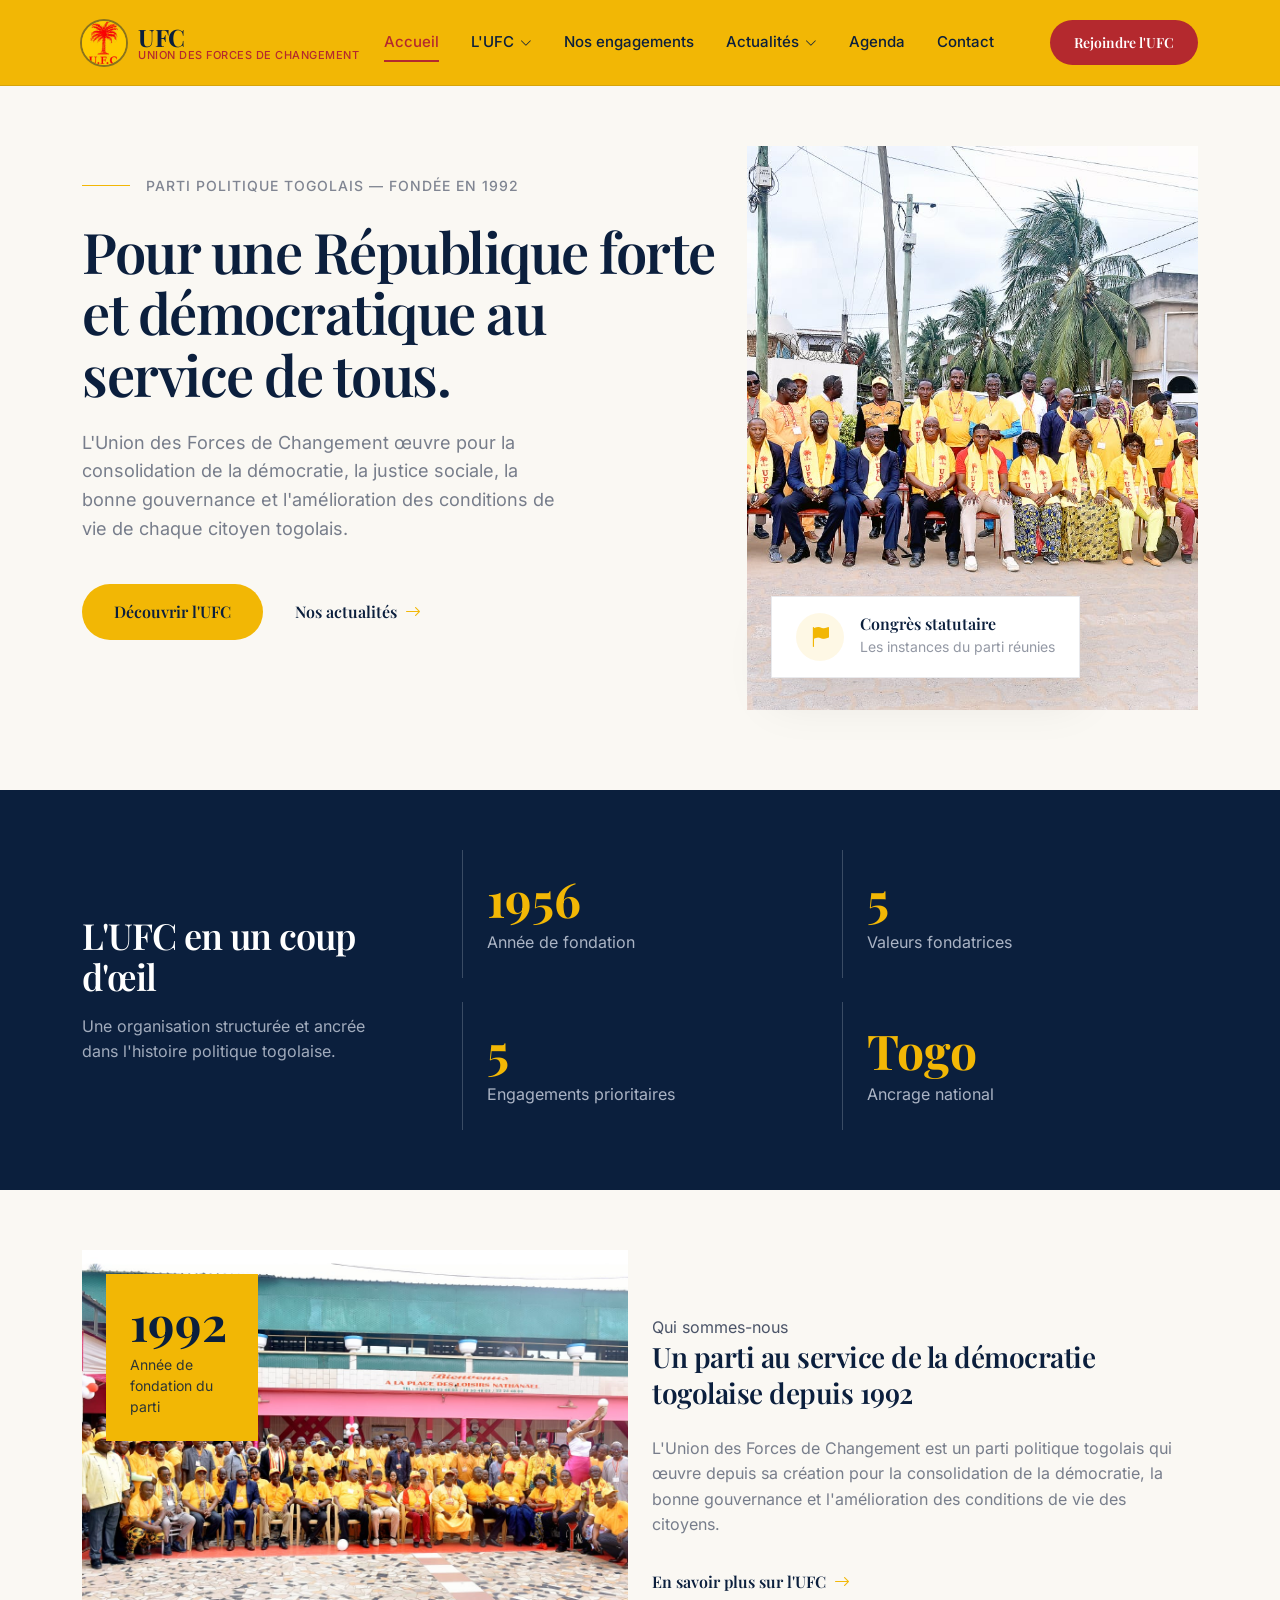
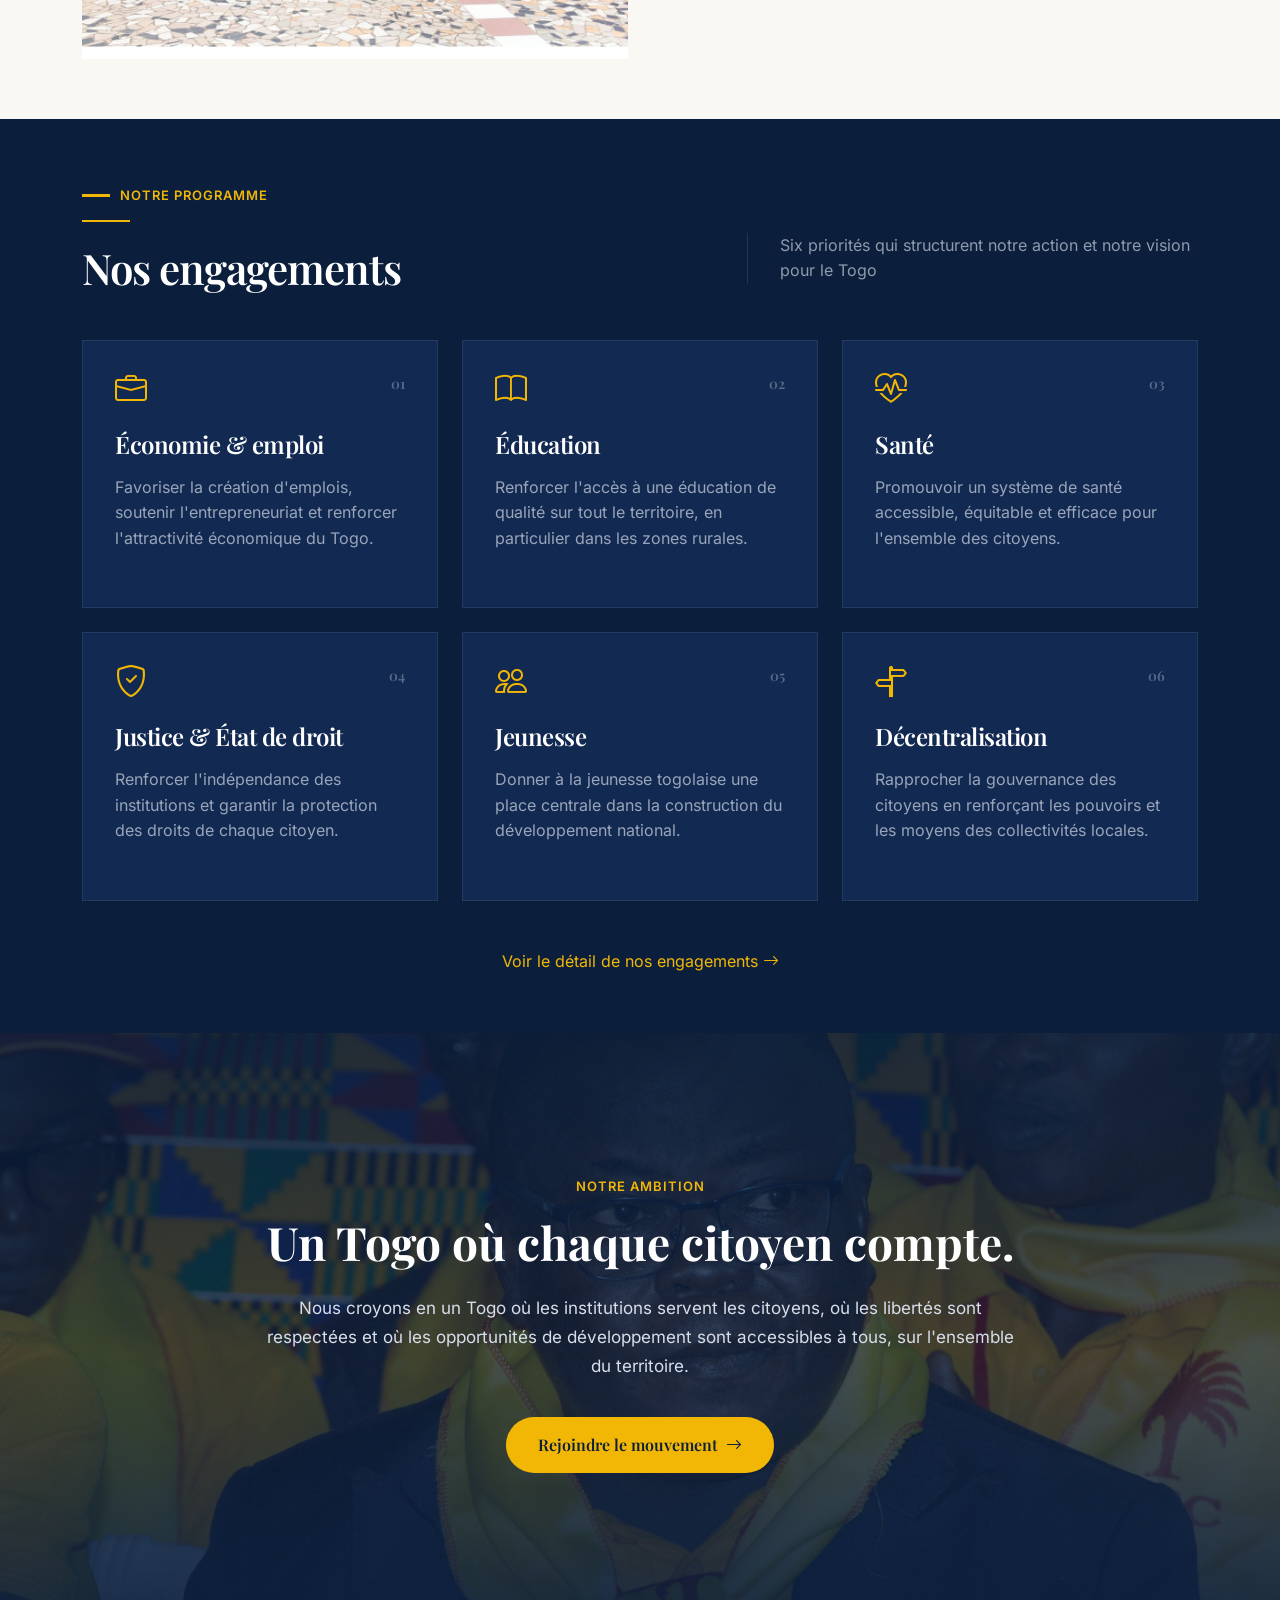
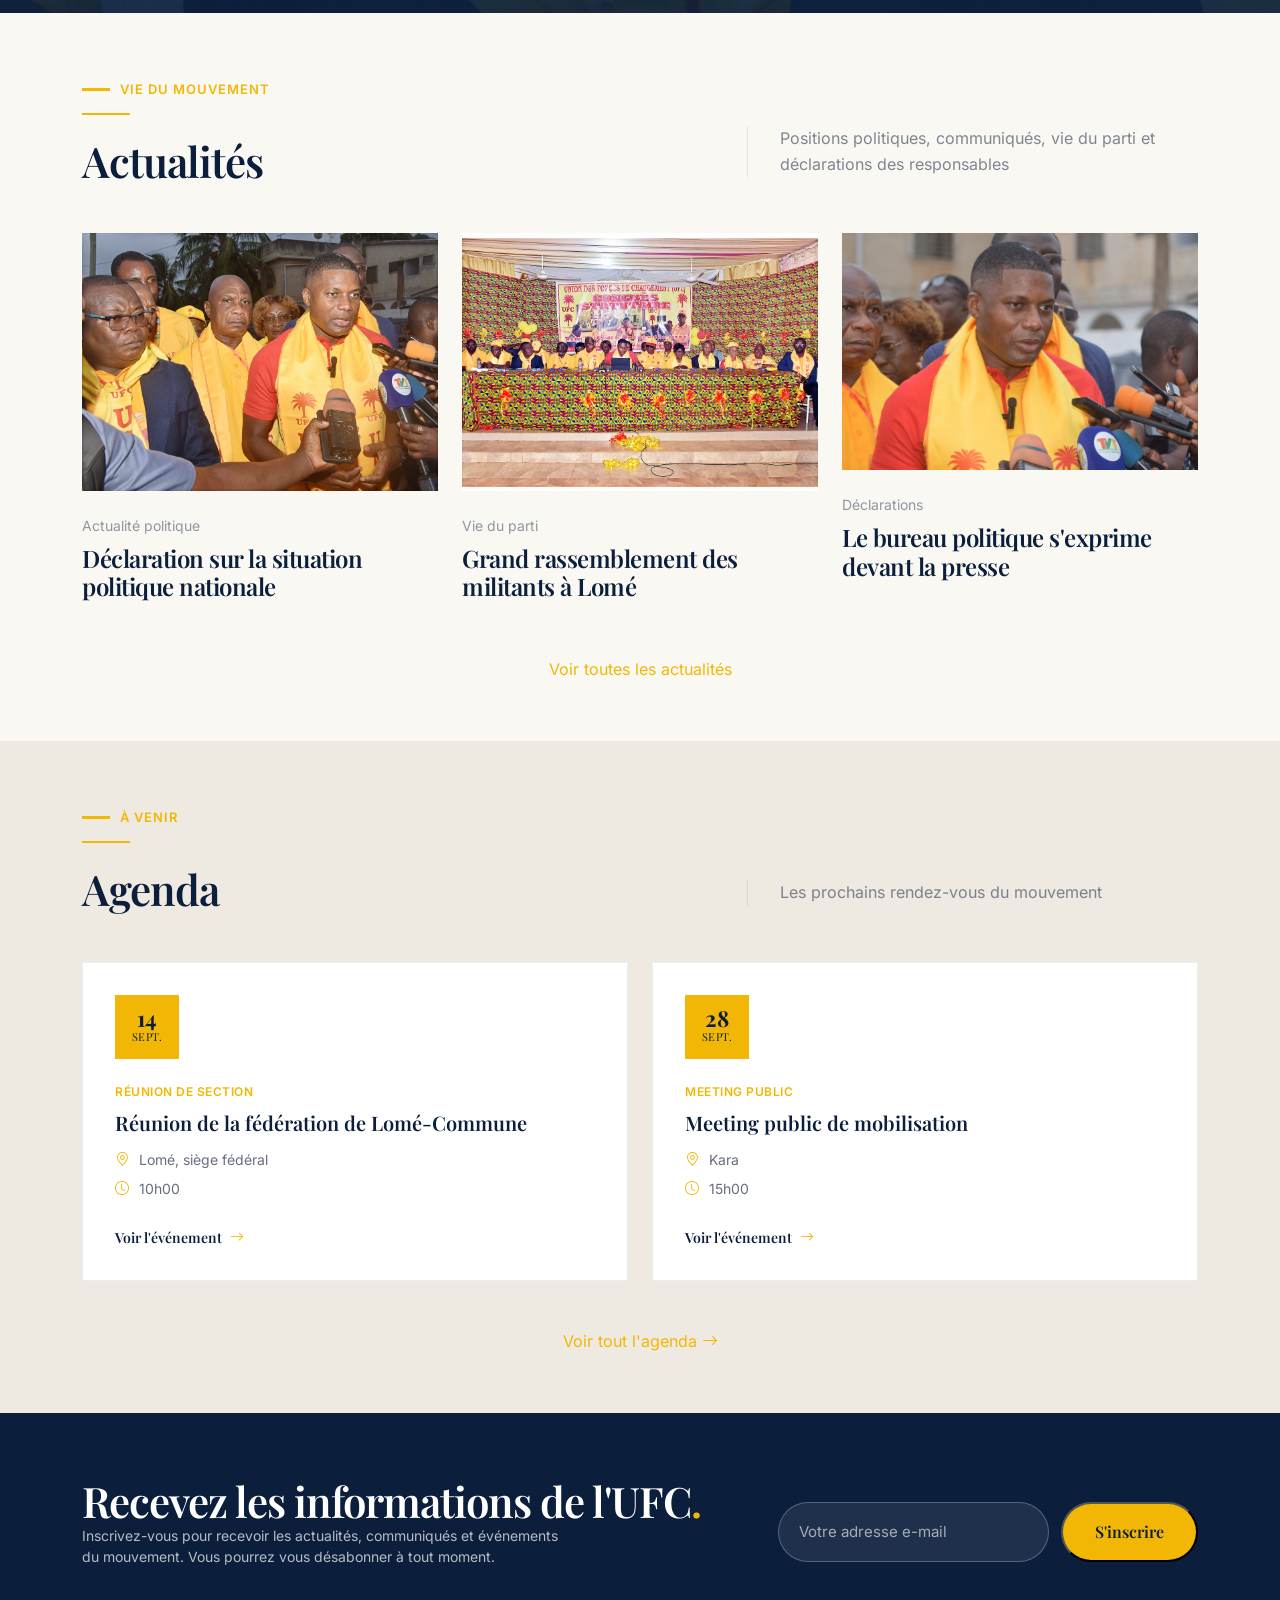
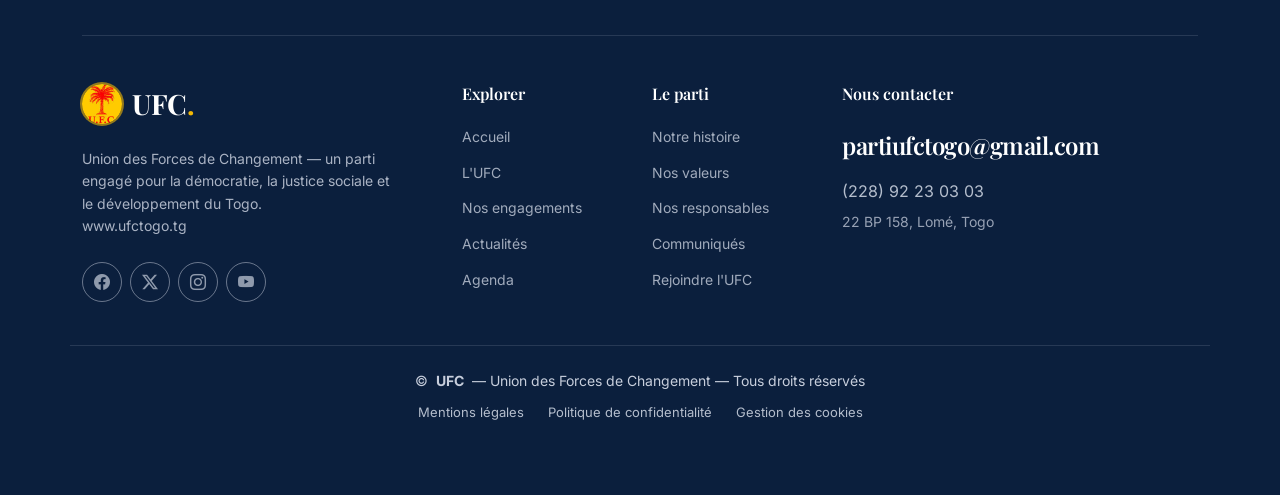
==== index.html @ 70c197a6 "Migration vers HTML statique (compatible Vercel)" ====
<!DOCTYPE html>
<html lang="fr">

<head>
  <meta charset="utf-8">
  <meta content="width=device-width, initial-scale=1.0" name="viewport">
  <title>UFC — Union des Forces de Changement</title>
  <meta name="description" content="Union des Forces de Changement (UFC) — parti politique togolais fondé en 1992. Démocratie, justice sociale, bonne gouvernance.">
  <meta name="keywords" content="UFC, Union des Forces de Changement, Togo, parti politique">

  <meta name="robots" content="noindex, nofollow">

  <!-- Vendor CSS Files -->
  <link href="vendors/bootstrap/css/bootstrap.min.css" rel="stylesheet">
  <link href="vendors/bootstrap-icons/bootstrap-icons.css" rel="stylesheet">
  <link href="vendors/aos/aos.css" rel="stylesheet">
  <link href="vendors/glightbox/css/glightbox.min.css" rel="stylesheet">

  <!-- Main CSS File -->
  <link href="assets/css/main.css" rel="stylesheet">
</head>

<body class="index-page">

  <header id="header" class="header d-flex align-items-center sticky-top">
    <div class="container-fluid container-xl position-relative d-flex align-items-center justify-content-between">

      <a href="index.html" class="logo d-flex align-items-center">
        <img src="assets/img/ufc/logo-ufc.jpg" alt="Logo UFC">
        <div>
          <h1 class="sitename">UFC</h1>
          <span class="baseline">Union des Forces de Changement</span>
        </div>
      </a>

      <nav id="navmenu" class="navmenu">
        <ul>
          <li><a href="index.html" class="active">Accueil</a></li>

          <li class="dropdown">
            <a href="about.html" class=""><span>L'UFC</span> <i class="bi bi-chevron-down toggle-dropdown"></i></a>
            <ul>
              <li><a href="about.html">Qui sommes-nous</a></li>
              <li><a href="histoire.html">Notre histoire</a></li>
              <li><a href="valeurs.html">Nos valeurs</a></li>
              <li><a href="vision.html">Notre vision</a></li>
              <li><a href="responsables.html">Nos responsables</a></li>
            </ul>
          </li>

          <li><a href="engagements.html" class="">Nos engagements</a></li>

          <li class="dropdown">
            <a href="actualites.html" class=""><span>Actualités</span> <i class="bi bi-chevron-down toggle-dropdown"></i></a>
            <ul>
              <li><a href="actualites.html">Toutes les actualités</a></li>
              <li><a href="communiques.html">Communiqués officiels</a></li>
            </ul>
          </li>

          <li><a href="agenda.html" class="">Agenda</a></li>
          <li><a href="contact.html" class="">Contact</a></li>
        </ul>
        <i class="mobile-nav-toggle d-xl-none bi bi-list"></i>
      </nav>

      <a href="rejoindre.html" class="btn-cta d-none d-xl-inline-flex">Rejoindre l'UFC</a>

    </div>
  </header>

  <main class="main">

    <!-- Hero Section -->
    <section id="hero" class="hero section">

      <div class="container" data-aos="fade-up" data-aos-delay="100">

        <div class="row align-items-center gy-5">

          <div class="col-lg-7">
            <div class="hero-content">
              <span class="kicker">Parti politique togolais — Fondée en 1992</span>
              <h1>Pour une République forte et démocratique au service de tous.</h1>
              <p>L'Union des Forces de Changement œuvre pour la consolidation de la démocratie, la justice sociale, la bonne gouvernance et l'amélioration des conditions de vie de chaque citoyen togolais.</p>

              <div class="cta-row">
                <a href="about.html" class="btn-pill">Découvrir l'UFC</a>
                <a href="actualites.html" class="link-arrow">Nos actualités <i class="bi bi-arrow-right"></i></a>
              </div>
            </div>
          </div>

          <div class="col-lg-5">
            <div class="hero-visual">
              <img src="assets/img/ufc/hero-officiel.jpeg" class="img-fluid" alt="Congrès statutaire de l'UFC">
              <div class="floating-card" data-aos="fade-left" data-aos-delay="300">
                <i class="bi bi-flag-fill"></i>
                <div class="card-text">
                  <span class="value">Congrès statutaire</span>
                  <span class="label">Les instances du parti réunies</span>
                </div>
              </div><!-- End Floating Card -->
            </div>
          </div>

        </div>

      </div>

    </section><!-- /Hero Section -->

    <!-- L'UFC en chiffres -->
    <section id="chiffres" class="stats section dark-background">

      <div class="container" data-aos="fade-up" data-aos-delay="100">

        <div class="row gy-5 align-items-center">

          <div class="col-lg-4">
            <div class="stats-intro">
              <h2>L'UFC en un coup d'œil</h2>
              <p>Une organisation structurée et ancrée dans l'histoire politique togolaise.</p>
            </div>
          </div>

          <div class="col-lg-8">
            <div class="row gy-4">

              <div class="col-md-6" data-aos="fade-up" data-aos-delay="200">
                <div class="stat-item">
                  <span class="number"><span data-purecounter-start="1900" data-purecounter-end="1992" data-purecounter-duration="1.5" class="purecounter"></span></span>
                  <span class="label">Année de fondation</span>
                </div>
              </div><!-- End Stat Item -->

              <div class="col-md-6" data-aos="fade-up" data-aos-delay="250">
                <div class="stat-item">
                  <span class="number"><span data-purecounter-start="0" data-purecounter-end="6" data-purecounter-duration="1" class="purecounter"></span></span>
                  <span class="label">Valeurs fondatrices</span>
                </div>
              </div><!-- End Stat Item -->

              <div class="col-md-6" data-aos="fade-up" data-aos-delay="300">
                <div class="stat-item">
                  <span class="number"><span data-purecounter-start="0" data-purecounter-end="6" data-purecounter-duration="1" class="purecounter"></span></span>
                  <span class="label">Engagements prioritaires</span>
                </div>
              </div><!-- End Stat Item -->

              <div class="col-md-6" data-aos="fade-up" data-aos-delay="350">
                <div class="stat-item">
                  <span class="number">Togo</span>
                  <span class="label">Ancrage national</span>
                </div>
              </div><!-- End Stat Item -->

            </div>
          </div>

        </div>

      </div>

    </section><!-- /L'UFC en chiffres -->

    <!-- L'UFC en quelques mots (teaser) -->
    <section id="about" class="about section">

      <div class="container" data-aos="fade-up" data-aos-delay="100">

        <div class="row gy-5 align-items-center">

          <div class="col-lg-6">
            <div class="image-stack">
              <img src="assets/img/ufc/assemblee-nathanael.jpeg" class="img-fluid main-image" alt="Assemblée des militants de l'UFC">
              <div class="experience-badge" data-aos="zoom-in" data-aos-delay="300">
                <span class="number">1992</span>
                <span class="text">Année de fondation du parti</span>
              </div>
            </div>
          </div>

          <div class="col-lg-6">
            <div class="content">
              <span class="eyebrow">Qui sommes-nous</span>
              <h3>Un parti au service de la démocratie togolaise depuis 1992</h3>
              <p>L'Union des Forces de Changement est un parti politique togolais qui œuvre depuis sa création pour la consolidation de la démocratie, la bonne gouvernance et l'amélioration des conditions de vie des citoyens.</p>
              <a href="about.html" class="link-arrow">En savoir plus sur l'UFC <i class="bi bi-arrow-right"></i></a>
            </div>
          </div>

        </div>

      </div>

    </section><!-- /L'UFC en quelques mots -->

    <!-- Nos engagements -->
    <section id="engagements" class="services section dark-background">

      <!-- Section Title -->
      <div class="container section-title" data-aos="fade-up">
        <div class="row align-items-end gy-3">
          <div class="col-lg-7">
            <span class="eyebrow">Notre programme</span>
            <h2>Nos engagements</h2>
          </div>
          <div class="col-lg-5">
            <p>Six priorités qui structurent notre action et notre vision pour le Togo</p>
          </div>
        </div>
      </div><!-- End Section Title -->

      <div class="container">

        <div class="row gy-4">

          <div class="col-lg-4 col-md-6" data-aos="fade-up" data-aos-delay="100">
            <div class="service-item">
              <div class="item-top">
                <i class="bi bi-briefcase"></i>
                <span class="index">01</span>
              </div>
              <h4>Économie &amp; emploi</h4>
              <p>Favoriser la création d'emplois, soutenir l'entrepreneuriat et renforcer l'attractivité économique du Togo.</p>
            </div>
          </div><!-- End Engagement Item -->

          <div class="col-lg-4 col-md-6" data-aos="fade-up" data-aos-delay="200">
            <div class="service-item">
              <div class="item-top">
                <i class="bi bi-book"></i>
                <span class="index">02</span>
              </div>
              <h4>Éducation</h4>
              <p>Renforcer l'accès à une éducation de qualité sur tout le territoire, en particulier dans les zones rurales.</p>
            </div>
          </div><!-- End Engagement Item -->

          <div class="col-lg-4 col-md-6" data-aos="fade-up" data-aos-delay="300">
            <div class="service-item">
              <div class="item-top">
                <i class="bi bi-heart-pulse"></i>
                <span class="index">03</span>
              </div>
              <h4>Santé</h4>
              <p>Promouvoir un système de santé accessible, équitable et efficace pour l'ensemble des citoyens.</p>
            </div>
          </div><!-- End Engagement Item -->

          <div class="col-lg-4 col-md-6" data-aos="fade-up" data-aos-delay="100">
            <div class="service-item">
              <div class="item-top">
                <i class="bi bi-shield-check"></i>
                <span class="index">04</span>
              </div>
              <h4>Justice &amp; État de droit</h4>
              <p>Renforcer l'indépendance des institutions et garantir la protection des droits de chaque citoyen.</p>
            </div>
          </div><!-- End Engagement Item -->

          <div class="col-lg-4 col-md-6" data-aos="fade-up" data-aos-delay="200">
            <div class="service-item">
              <div class="item-top">
                <i class="bi bi-people"></i>
                <span class="index">05</span>
              </div>
              <h4>Jeunesse</h4>
              <p>Donner à la jeunesse togolaise une place centrale dans la construction du développement national.</p>
            </div>
          </div><!-- End Engagement Item -->

          <div class="col-lg-4 col-md-6" data-aos="fade-up" data-aos-delay="300">
            <div class="service-item">
              <div class="item-top">
                <i class="bi bi-signpost-split"></i>
                <span class="index">06</span>
              </div>
              <h4>Décentralisation</h4>
              <p>Rapprocher la gouvernance des citoyens en renforçant les pouvoirs et les moyens des collectivités locales.</p>
            </div>
          </div><!-- End Engagement Item -->

        </div>

        <div class="text-center mt-5" data-aos="fade-up">
          <a href="engagements.html" class="link-arrow">Voir le détail de nos engagements <i class="bi bi-arrow-right"></i></a>
        </div>

      </div>

    </section><!-- /Nos engagements -->

    <!-- Notre vision pour le Togo -->
    <section id="vision" class="vision-section" style="background-image:url('assets/img/ufc/militants-energie.jpeg');">

      <div class="container" data-aos="fade-up" data-aos-delay="100">
        <div class="vision-content">
          <span class="eyebrow">Notre ambition</span>
          <h2>Un Togo où chaque citoyen compte.</h2>
          <p>Nous croyons en un Togo où les institutions servent les citoyens, où les libertés sont respectées et où les opportunités de développement sont accessibles à tous, sur l'ensemble du territoire.</p>
          <a href="rejoindre.html" class="btn-pill">Rejoindre le mouvement <i class="bi bi-arrow-right"></i></a>
        </div>
      </div>

    </section><!-- /Notre vision pour le Togo -->

    <!-- Actualités (teaser) -->
    <section id="actualites" class="portfolio section">

      <!-- Section Title -->
      <div class="container section-title" data-aos="fade-up">
        <div class="row align-items-end gy-3">
          <div class="col-lg-7">
            <span class="eyebrow">Vie du mouvement</span>
            <h2>Actualités</h2>
          </div>
          <div class="col-lg-5">
            <p>Positions politiques, communiqués, vie du parti et déclarations des responsables</p>
          </div>
        </div>
      </div><!-- End Section Title -->

      <div class="container">

        <div class="row gy-4">

          <div class="col-lg-4 col-md-6" data-aos="fade-up" data-aos-delay="100">
            <div class="portfolio-card">
              <div class="image-wrap">
                <img src="assets/img/ufc/declaration-presse-3.jpeg" class="img-fluid" alt="Déclaration sur la situation politique nationale" loading="lazy">
                <div class="hover-actions">
                  <a href="actualites.html" title="Lire la suite"><i class="bi bi-arrow-up-right"></i></a>
                </div>
              </div>
              <div class="card-meta">
                <span class="category">Actualité politique</span>
                <h4><a href="actualites.html">Déclaration sur la situation politique nationale</a></h4>
              </div>
            </div>
          </div><!-- End Actu Item -->

          <div class="col-lg-4 col-md-6" data-aos="fade-up" data-aos-delay="200">
            <div class="portfolio-card">
              <div class="image-wrap">
                <img src="assets/img/ufc/banniere-congres-statutaire.jpeg" class="img-fluid" alt="Grand rassemblement des militants à Lomé" loading="lazy">
                <div class="hover-actions">
                  <a href="actualites.html" title="Lire la suite"><i class="bi bi-arrow-up-right"></i></a>
                </div>
              </div>
              <div class="card-meta">
                <span class="category">Vie du parti</span>
                <h4><a href="actualites.html">Grand rassemblement des militants à Lomé</a></h4>
              </div>
            </div>
          </div><!-- End Actu Item -->

          <div class="col-lg-4 col-md-6" data-aos="fade-up" data-aos-delay="300">
            <div class="portfolio-card">
              <div class="image-wrap">
                <img src="assets/img/ufc/declaration-presse-4.jpeg" class="img-fluid" alt="Le bureau politique s'exprime devant la presse" loading="lazy">
                <div class="hover-actions">
                  <a href="actualites.html" title="Lire la suite"><i class="bi bi-arrow-up-right"></i></a>
                </div>
              </div>
              <div class="card-meta">
                <span class="category">Déclarations</span>
                <h4><a href="actualites.html">Le bureau politique s'exprime devant la presse</a></h4>
              </div>
            </div>
          </div><!-- End Actu Item -->

        </div>

        <div class="text-center mt-5" data-aos="fade-up">
          <a href="actualites.html" class="btn-pill outline">Voir toutes les actualités</a>
        </div>

      </div>

    </section><!-- /Actualités -->

    <!-- Agenda (teaser) -->
    <section id="agenda" class="section light-background">

      <!-- Section Title -->
      <div class="container section-title" data-aos="fade-up">
        <div class="row align-items-end gy-3">
          <div class="col-lg-7">
            <span class="eyebrow">À venir</span>
            <h2>Agenda</h2>
          </div>
          <div class="col-lg-5">
            <p>Les prochains rendez-vous du mouvement</p>
          </div>
        </div>
      </div><!-- End Section Title -->

      <div class="container">

        <div class="row gy-4 align-items-stretch">

          <div class="col-lg-6" data-aos="fade-up" data-aos-delay="100">
            <div class="agenda-card">
              <div class="agenda-date"><span class="day">14</span><span class="month">Sept.</span></div>
              <span class="agenda-type">Réunion de section</span>
              <h4>Réunion de la fédération de Lomé-Commune</h4>
              <ul class="agenda-meta">
                <li><i class="bi bi-geo-alt"></i> Lomé, siège fédéral</li>
                <li><i class="bi bi-clock"></i> 10h00</li>
              </ul>
              <a href="agenda.html" class="read-more">Voir l'événement <i class="bi bi-arrow-right"></i></a>
            </div>
          </div><!-- End Agenda Item -->

          <div class="col-lg-6" data-aos="fade-up" data-aos-delay="200">
            <div class="agenda-card">
              <div class="agenda-date"><span class="day">28</span><span class="month">Sept.</span></div>
              <span class="agenda-type">Meeting public</span>
              <h4>Meeting public de mobilisation</h4>
              <ul class="agenda-meta">
                <li><i class="bi bi-geo-alt"></i> Kara</li>
                <li><i class="bi bi-clock"></i> 15h00</li>
              </ul>
              <a href="agenda.html" class="read-more">Voir l'événement <i class="bi bi-arrow-right"></i></a>
            </div>
          </div><!-- End Agenda Item -->

        </div>

        <div class="text-center mt-5" data-aos="fade-up">
          <a href="agenda.html" class="link-arrow">Voir tout l'agenda <i class="bi bi-arrow-right"></i></a>
        </div>

      </div>

    </section><!-- /Agenda -->

  </main>

  <footer id="footer" class="footer dark-background">

    <div class="container">
      <div class="footer-cta">
        <div class="row align-items-center gy-4">
          <div class="col-lg-7">
            <h2>Recevez les informations de l'UFC<span>.</span></h2>
            <p class="newsletter-p">Inscrivez-vous pour recevoir les actualités, communiqués et événements du mouvement. Vous pourrez vous désabonner à tout moment.</p>
          </div>
          <div class="col-lg-5 text-lg-end">
            <form action="forms/newsletter.html" method="post" class="newsletter-form ms-lg-auto">
              <input type="email" name="email" placeholder="Votre adresse e-mail" required="">
              <button type="submit" class="btn-pill">S'inscrire</button>
            </form>
          </div>
        </div>
      </div>
    </div>

    <div class="container footer-top">
      <div class="row gy-4">
        <div class="col-lg-4 col-md-6 footer-about">
          <a href="index.html" class="logo d-flex align-items-center">
            <img src="assets/img/ufc/logo-ufc.jpg" alt="Logo UFC">
            <span class="sitename">UFC<span class="dot">.</span></span>
          </a>
          <p>Union des Forces de Changement — un parti engagé pour la démocratie, la justice sociale et le développement du Togo.<br>www.ufctogo.tg</p>
          <div class="social-links d-flex mt-4">
            <a href="#" aria-label="Facebook" title="À renseigner"><i class="bi bi-facebook"></i></a>
            <a href="#" aria-label="X" title="À renseigner"><i class="bi bi-twitter-x"></i></a>
            <a href="#" aria-label="Instagram" title="À renseigner"><i class="bi bi-instagram"></i></a>
            <a href="#" aria-label="YouTube" title="À renseigner"><i class="bi bi-youtube"></i></a>
          </div>
        </div>

        <div class="col-lg-2 col-md-3 col-6 footer-links">
          <h4>Explorer</h4>
          <ul>
            <li><a href="index.html">Accueil</a></li>
            <li><a href="about.html">L'UFC</a></li>
            <li><a href="engagements.html">Nos engagements</a></li>
            <li><a href="actualites.html">Actualités</a></li>
            <li><a href="agenda.html">Agenda</a></li>
          </ul>
        </div>

        <div class="col-lg-2 col-md-3 col-6 footer-links">
          <h4>Le parti</h4>
          <ul>
            <li><a href="histoire.html">Notre histoire</a></li>
            <li><a href="valeurs.html">Nos valeurs</a></li>
            <li><a href="responsables.html">Nos responsables</a></li>
            <li><a href="communiques.html">Communiqués</a></li>
            <li><a href="rejoindre.html">Rejoindre l'UFC</a></li>
          </ul>
        </div>

        <div class="col-lg-4 col-md-12 footer-contact">
          <h4>Nous contacter</h4>
          <a href="mailto:partiufctogo@gmail.com" class="email-link">partiufctogo@gmail.com</a>
          <p class="phone">(228) 92 23 03 03</p>
          <p class="address">22 BP 158, Lomé, Togo</p>
        </div>

      </div>
    </div>

    <div class="container copyright text-center mt-4">
      <p>© <strong class="px-1 sitename">UFC</strong> <span>— Union des Forces de Changement — Tous droits réservés</span></p>
      <div class="legal-links">
        <a href="#">Mentions légales</a>
        <a href="#">Politique de confidentialité</a>
        <a href="#">Gestion des cookies</a>
      </div>
    

  </footer>

  <!-- Scroll Top -->
  <a href="#" id="scroll-top" class="scroll-top d-flex align-items-center justify-content-center"><i class="bi bi-arrow-up-short"></i></a>

  <!-- Preloader -->
  <div id="preloader"></div>

  <!-- Vendor JS Files -->
  <script src="vendors/bootstrap/js/bootstrap.bundle.min.js"></script>
  <script src="vendors/php-email-form/validate.js"></script>
  <script src="vendors/aos/aos.js"></script>
  <script src="vendors/imagesloaded/imagesloaded.pkgd.min.js"></script>
  <script src="vendors/isotope-layout/isotope.pkgd.min.js"></script>
  <script src="vendors/glightbox/js/glightbox.min.js"></script>
  <script src="vendors/purecounter/purecounter_vanilla.js"></script>

  <!-- Main JS File -->
  <script src="assets/js/main.js"></script>
</body>

</html>
---- assets/css/main.css ----
/**
* Modèle : Horizon (Bootstrap v5.3.8)
*/

@charset "UTF-8";

/* Polices locales (auto-hébergées, aucune requête externe) */
@font-face {
  font-family: "Inter";
  font-style: normal;
  font-weight: 100 900;
  font-display: swap;
  src: url("../fonts/inter-variable-latin.woff2") format("woff2");
}
@font-face {
  font-family: "Playfair Display";
  font-style: normal;
  font-weight: 400 900;
  font-display: swap;
  src: url("../fonts/playfair-display-variable-latin.woff2") format("woff2");
}

/*--------------------------------------------------------------
# Font & Color Variables — Charte UFC (Union des Forces de Changement)
--------------------------------------------------------------*/
/* Fonts */
:root {
  --default-font: "Inter",  system-ui, -apple-system, "Segoe UI", Roboto, "Helvetica Neue", Arial, "Noto Sans", "Liberation Sans", sans-serif, "Apple Color Emoji", "Segoe UI Emoji", "Segoe UI Symbol", "Noto Color Emoji";
  --heading-font: "Playfair Display", Georgia, "Times New Roman", serif;
  --nav-font: "Inter",  system-ui, -apple-system, "Segoe UI", Roboto, sans-serif;
}

/* Couleurs globales — palette officielle UFC */
:root {
  --background-color: #FAF8F3; /* Blanc cassé — fond principal */
  --default-color: #4B5468; /* Texte doux — corps de texte */
  --heading-color: #0B1F3D; /* Bleu nuit — titres */
  --accent-color: #F2B705; /* Jaune UFC — boutons, accents, signature */
  --surface-color: #ffffff; /* Fond des cartes et éléments encadrés */
  --contrast-color: #0B1F3D; /* Texte lisible sur fond jaune (accent) */
}

/* Couleurs du menu de navigation — header en jaune UFC, accents rouges */
:root {
  --nav-color: #0B1F3D;
  --nav-hover-color: #B4292E;
  --nav-mobile-background-color: #F2B705;
  --nav-dropdown-background-color: #ffffff;
  --nav-dropdown-color: #0B1F3D;
  --nav-dropdown-hover-color: #B4292E;
}

/* Préréglages de couleurs — sections claires / sombres */

.light-background {
  --background-color: #EEEAE1;
  --surface-color: #ffffff;
}

.dark-background {
  --background-color: #0B1F3D;
  --default-color: #C7CEDC;
  --heading-color: #ffffff;
  --surface-color: #122A52;
  --contrast-color: #0B1F3D;
}

/* Smooth scroll */
:root {
  scroll-behavior: smooth;
}

/*--------------------------------------------------------------
# General Styling & Shared Classes
--------------------------------------------------------------*/
body {
  color: var(--default-color);
  background-color: var(--background-color);
  font-family: var(--default-font);
}

a {
  color: var(--accent-color);
  text-decoration: none;
  transition: 0.3s;
}

a:hover {
  color: color-mix(in srgb, var(--accent-color), transparent 25%);
  text-decoration: none;
}

h1,
h2,
h3,
h4,
h5,
h6 {
  color: var(--heading-color);
  font-family: var(--heading-font);
}

/* PHP Email Form Messages
------------------------------*/
.php-email-form .error-message {
  display: none;
  background: #B4292E;
  color: #ffffff;
  text-align: left;
  padding: 15px;
  margin-bottom: 24px;
  font-weight: 600;
}

.php-email-form .sent-message {
  display: none;
  color: #ffffff;
  background: #059652;
  text-align: center;
  padding: 15px;
  margin-bottom: 24px;
  font-weight: 600;
}

.php-email-form .loading {
  display: none;
  background: var(--surface-color);
  text-align: center;
  padding: 15px;
  margin-bottom: 24px;
}

.php-email-form .loading:before {
  content: "";
  display: inline-block;
  border-radius: 50%;
  width: 24px;
  height: 24px;
  margin: 0 10px -6px 0;
  border: 3px solid var(--accent-color);
  border-top-color: var(--surface-color);
  animation: php-email-form-loading 1s linear infinite;
}

@keyframes php-email-form-loading {
  0% {
    transform: rotate(0deg);
  }

  100% {
    transform: rotate(360deg);
  }
}

/*--------------------------------------------------------------
# Global Header
--------------------------------------------------------------*/
.header {
  color: var(--default-color);
  padding: 20px 0;
  transition: all 0.5s;
  z-index: 997;
  border-bottom: 1px solid color-mix(in srgb, #0B1F3D, transparent 88%);
}

/* En-tête en jaune UFC (remplace le bleu nuit) */
#header {
  background-color: #F2B705;
}

.header .logo {
  line-height: 1;
}

.header .logo img {
  max-height: 44px;
  margin-right: 12px;
  border-radius: 50%;
  box-shadow: 0 0 0 2px color-mix(in srgb, #0B1F3D, transparent 55%);
}

.header .logo h1 {
  font-size: 24px;
  margin: 0;
  font-weight: 700;
  letter-spacing: -0.5px;
  color: #0B1F3D;
  line-height: 1.1;
}

.header .logo .baseline {
  display: block;
  font-family: var(--nav-font);
  font-size: 11px;
  font-weight: 500;
  letter-spacing: 0.5px;
  color: #B4292E;
  text-transform: uppercase;
}

.header .logo h1 span {
  color: #B4292E;
}

.header .btn-cta {
  align-items: center;
  gap: 8px;
  padding: 12px 24px;
  margin-left: 32px;
  border-radius: 50px;
  background-color: #B4292E;
  color: #ffffff;
  font-family: var(--heading-font);
  font-size: 14px;
  font-weight: 600;
  transition: all 0.3s ease-out;
}

.header .btn-cta:hover {
  transform: translateY(-2px);
  background-color: color-mix(in srgb, #B4292E 85%, black);
  color: #ffffff;
}

.scrolled .header {
  padding: 12px 0;
  border-bottom-color: transparent;
  box-shadow: 0px 4px 24px rgba(0, 0, 0, 0.08);
}

/*--------------------------------------------------------------
# Navigation Menu
--------------------------------------------------------------*/
/* Navmenu - Desktop */
@media (min-width: 1200px) {
  .navmenu {
    padding: 0;
  }

  .navmenu ul {
    margin: 0;
    padding: 0;
    display: flex;
    list-style: none;
    align-items: center;
    gap: 8px;
  }

  .navmenu li {
    position: relative;
  }

  .navmenu a,
  .navmenu a:focus {
    position: relative;
    color: var(--nav-color);
    padding: 8px 12px;
    font-size: 15px;
    font-family: var(--nav-font);
    font-weight: 500;
    display: flex;
    align-items: center;
    justify-content: space-between;
    white-space: nowrap;
    transition: 0.3s;
  }

  .navmenu a i,
  .navmenu a:focus i {
    font-size: 12px;
    line-height: 0;
    margin-left: 6px;
    transition: 0.3s;
  }

  .navmenu a::before,
  .navmenu a:focus::before {
    content: "";
    position: absolute;
    left: 12px;
    right: 12px;
    bottom: 0;
    height: 2px;
    background-color: var(--nav-hover-color);
    transform: scaleX(0);
    transform-origin: left;
    transition: transform 0.3s ease-out;
  }

  .navmenu li:hover>a,
  .navmenu .active,
  .navmenu .active:focus {
    color: var(--nav-hover-color);
  }

  .navmenu li:hover>a::before,
  .navmenu .active::before {
    transform: scaleX(1);
  }

  .navmenu .dropdown ul {
    margin: 0;
    padding: 8px 0;
    background: var(--nav-dropdown-background-color);
    display: block;
    position: absolute;
    visibility: hidden;
    left: 12px;
    top: 130%;
    opacity: 0;
    transition: 0.3s;
    border-radius: 0;
    z-index: 99;
    border: 1px solid color-mix(in srgb, var(--nav-dropdown-color), transparent 88%);
    box-shadow: 0px 16px 40px rgba(0, 0, 0, 0.1);
  }

  .navmenu .dropdown ul li {
    min-width: 208px;
  }

  .navmenu .dropdown ul a {
    padding: 10px 20px;
    font-size: 14px;
    font-weight: 400;
    text-transform: none;
    color: var(--nav-dropdown-color);
  }

  .navmenu .dropdown ul a::before {
    display: none;
  }

  .navmenu .dropdown ul a i {
    font-size: 12px;
  }

  .navmenu .dropdown ul a:hover,
  .navmenu .dropdown ul .active:hover,
  .navmenu .dropdown ul li:hover>a {
    color: var(--nav-dropdown-hover-color);
    padding-left: 24px;
  }

  .navmenu .dropdown:hover>ul {
    opacity: 1;
    top: 100%;
    visibility: visible;
  }

  .navmenu .dropdown .dropdown ul {
    top: 0;
    left: -90%;
    visibility: hidden;
  }

  .navmenu .dropdown .dropdown:hover>ul {
    opacity: 1;
    top: 0;
    left: -100%;
    visibility: visible;
  }
}

/* Navmenu - Mobile */
@media (max-width: 1199px) {
  .mobile-nav-toggle {
    color: var(--nav-color);
    font-size: 28px;
    line-height: 0;
    margin-right: 10px;
    cursor: pointer;
    transition: color 0.3s;
  }

  .navmenu {
    padding: 0;
    z-index: 9997;
  }

  .navmenu ul {
    display: none;
    list-style: none;
    position: absolute;
    inset: 60px 20px 20px 20px;
    padding: 10px 0;
    margin: 0;
    border-radius: 0;
    background-color: var(--nav-mobile-background-color);
    border: 1px solid color-mix(in srgb, var(--default-color), transparent 90%);
    overflow-y: auto;
    transition: 0.3s;
    z-index: 9998;
    box-shadow: 0px 0px 30px rgba(0, 0, 0, 0.1);
  }

  .navmenu a,
  .navmenu a:focus {
    color: var(--nav-dropdown-color);
    padding: 10px 20px;
    font-family: var(--nav-font);
    font-size: 17px;
    font-weight: 500;
    display: flex;
    align-items: center;
    justify-content: space-between;
    white-space: nowrap;
    transition: 0.3s;
  }

  .navmenu a i,
  .navmenu a:focus i {
    font-size: 12px;
    line-height: 0;
    margin-left: 5px;
    width: 30px;
    height: 30px;
    display: flex;
    align-items: center;
    justify-content: center;
    border-radius: 50%;
    transition: 0.3s;
    background-color: color-mix(in srgb, var(--accent-color), transparent 90%);
  }

  .navmenu a i:hover,
  .navmenu a:focus i:hover {
    background-color: var(--accent-color);
    color: var(--contrast-color);
  }

  .navmenu a:hover,
  .navmenu .active,
  .navmenu .active:focus {
    color: var(--nav-dropdown-hover-color);
  }

  .navmenu .active i,
  .navmenu .active:focus i {
    background-color: var(--accent-color);
    color: var(--contrast-color);
    transform: rotate(180deg);
  }

  .navmenu .dropdown ul {
    position: static;
    display: none;
    z-index: 99;
    padding: 10px 0;
    margin: 10px 20px;
    background-color: var(--nav-dropdown-background-color);
    border: 1px solid color-mix(in srgb, var(--default-color), transparent 90%);
    box-shadow: none;
    transition: all 0.5s ease-in-out;
  }

  .navmenu .dropdown ul ul {
    background-color: rgba(33, 37, 41, 0.1);
  }

  .navmenu .dropdown>.dropdown-active {
    display: block;
    background-color: rgba(33, 37, 41, 0.03);
  }

  .mobile-nav-active {
    overflow: hidden;
  }

  .mobile-nav-active .mobile-nav-toggle {
    color: #fff;
    position: absolute;
    font-size: 32px;
    top: 15px;
    right: 15px;
    margin-right: 0;
    z-index: 9999;
  }

  .mobile-nav-active .navmenu {
    position: fixed;
    overflow: hidden;
    inset: 0;
    background: rgba(14, 14, 16, 0.8);
    transition: 0.3s;
  }

  .mobile-nav-active .navmenu>ul {
    display: block;
  }
}

/*--------------------------------------------------------------
# Global Footer
--------------------------------------------------------------*/
.footer {
  color: var(--default-color);
  background-color: var(--background-color);
  font-size: 14px;
  padding-bottom: 48px;
  position: relative;
}

.footer .footer-cta {
  padding: 64px 0 48px 0;
  border-bottom: 1px solid color-mix(in srgb, var(--default-color), transparent 85%);
}

.footer .footer-cta h2 {
  font-size: 42px;
  font-weight: 600;
  line-height: 1.15;
  letter-spacing: -1px;
  max-width: 640px;
  margin: 0;
}

.footer .footer-cta h2 span {
  color: var(--accent-color);
}

@media (max-width: 768px) {
  .footer .footer-cta h2 {
    font-size: 32px;
  }
}

.footer .footer-cta .btn-pill {
  display: inline-flex;
  align-items: center;
  gap: 8px;
  padding: 16px 32px;
  border-radius: 50px;
  background-color: var(--accent-color);
  color: var(--contrast-color);
  font-family: var(--heading-font);
  font-size: 16px;
  font-weight: 600;
  transition: all 0.3s ease-out;
}

.footer .footer-cta .btn-pill:hover {
  transform: translateY(-4px);
  background-color: color-mix(in srgb, var(--accent-color) 90%, black);
  color: var(--contrast-color);
}

.footer .footer-top {
  padding-top: 48px;
}

.footer .footer-about .logo {
  line-height: 1;
  margin-bottom: 24px;
  display: flex;
  align-items: center;
}

.footer .footer-about .logo img {
  height: 40px;
  border-radius: 50%;
  margin-right: 10px;
  box-shadow: 0 0 0 2px color-mix(in srgb, var(--accent-color), transparent 40%);
}

.footer .footer-about .logo .sitename {
  color: var(--heading-color);
  font-size: 28px;
  font-weight: 700;
  letter-spacing: -0.5px;
  font-family: var(--heading-font);
}

.footer .footer-about .logo .sitename .dot {
  color: var(--accent-color);
}

.footer .footer-about p {
  font-size: 14px;
  line-height: 1.6;
  max-width: 320px;
  color: color-mix(in srgb, var(--default-color), transparent 15%);
}

.footer .social-links a {
  display: flex;
  align-items: center;
  justify-content: center;
  width: 40px;
  height: 40px;
  border-radius: 50%;
  border: 1px solid color-mix(in srgb, var(--default-color), transparent 50%);
  font-size: 16px;
  color: color-mix(in srgb, var(--default-color), transparent 30%);
  margin-right: 8px;
  transition: all 0.3s ease-out;
}

.footer .social-links a:hover {
  color: var(--contrast-color);
  border-color: var(--accent-color);
  background-color: var(--accent-color);
}

.footer h4 {
  font-size: 16px;
  font-weight: 600;
  position: relative;
  padding-bottom: 16px;
}

.footer .footer-links {
  margin-bottom: 24px;
}

.footer .footer-links ul {
  list-style: none;
  padding: 0;
  margin: 0;
}

.footer .footer-links ul li {
  display: flex;
  align-items: center;
  padding: 8px 0;
}

.footer .footer-links ul li:first-child {
  padding-top: 0;
}

.footer .footer-links ul a {
  color: color-mix(in srgb, var(--default-color), transparent 20%);
  display: inline-block;
  line-height: 1.4;
  transition: all 0.3s ease-out;
}

.footer .footer-links ul a:hover {
  color: var(--accent-color);
  padding-left: 4px;
}

.footer .footer-contact .email-link {
  display: inline-block;
  font-family: var(--heading-font);
  font-size: 24px;
  font-weight: 600;
  letter-spacing: -0.5px;
  color: var(--heading-color);
  margin-bottom: 16px;
  background: linear-gradient(currentColor, currentColor) 0 100%/0 1px no-repeat;
  transition: background-size 0.3s ease-out;
}

.footer .footer-contact .email-link:hover {
  background-size: 100% 1px;
  color: var(--heading-color);
}

@media (max-width: 768px) {
  .footer .footer-contact .email-link {
    font-size: 20px;
  }
}

.footer .footer-contact .phone {
  font-size: 16px;
  color: color-mix(in srgb, var(--default-color), transparent 10%);
  margin-bottom: 8px;
}

.footer .footer-contact .address {
  font-size: 14px;
  line-height: 1.6;
  color: color-mix(in srgb, var(--default-color), transparent 25%);
  margin-bottom: 0;
}

.footer .copyright {
  padding-top: 24px;
  padding-bottom: 24px;
  margin-top: 48px;
  border-top: 1px solid color-mix(in srgb, var(--default-color), transparent 85%);
}

.footer .copyright p {
  margin-bottom: 0;
}

.footer .credits {
  margin-top: 8px;
  font-size: 13px;
}

.footer .credits a {
  color: var(--accent-color);
}

.footer .credits a:hover {
  color: color-mix(in srgb, var(--accent-color), transparent 25%);
}

/*--------------------------------------------------------------
# Preloader
--------------------------------------------------------------*/
#preloader {
  position: fixed;
  inset: 0;
  z-index: 999999;
  overflow: hidden;
  background: var(--background-color);
  transition: all 0.6s ease-out;
}

#preloader:before {
  content: "";
  position: fixed;
  top: calc(50% - 30px);
  left: calc(50% - 30px);
  border: 6px solid #ffffff;
  border-color: var(--accent-color) transparent var(--accent-color) transparent;
  border-radius: 50%;
  width: 60px;
  height: 60px;
  animation: animate-preloader 1.5s linear infinite;
}

@keyframes animate-preloader {
  0% {
    transform: rotate(0deg);
  }

  100% {
    transform: rotate(360deg);
  }
}

/*--------------------------------------------------------------
# Scroll Top Button
--------------------------------------------------------------*/
.scroll-top {
  position: fixed;
  visibility: hidden;
  opacity: 0;
  right: 15px;
  bottom: 15px;
  z-index: 99999;
  background-color: var(--accent-color);
  width: 40px;
  height: 40px;
  border-radius: 4px;
  transition: all 0.4s;
}

.scroll-top i {
  font-size: 24px;
  color: var(--contrast-color);
  line-height: 0;
}

.scroll-top:hover {
  background-color: color-mix(in srgb, var(--accent-color), transparent 20%);
  color: var(--contrast-color);
}

.scroll-top.active {
  visibility: visible;
  opacity: 1;
}

/*--------------------------------------------------------------
# Disable aos animation delay on mobile devices
--------------------------------------------------------------*/
@media screen and (max-width: 768px) {
  [data-aos-delay] {
    transition-delay: 0 !important;
  }
}

/*--------------------------------------------------------------
# Global Page Titles & Breadcrumbs
--------------------------------------------------------------*/
.page-title {
  color: var(--default-color);
  background-color: var(--background-color);
  position: relative;
}

.page-title .heading {
  padding: 80px 0;
  border-top: 1px solid color-mix(in srgb, var(--default-color), transparent 92%);
  border-bottom: 1px solid color-mix(in srgb, var(--default-color), transparent 92%);
}

.page-title .heading h1 {
  font-size: 56px;
  font-weight: 600;
  line-height: 1.1;
  letter-spacing: -1.5px;
  margin-bottom: 16px;
}

@media (max-width: 768px) {
  .page-title .heading h1 {
    font-size: 38px;
    letter-spacing: -1px;
  }
}

.page-title .heading p {
  font-size: 16px;
  line-height: 1.6;
  max-width: 560px;
  color: color-mix(in srgb, var(--default-color), transparent 30%);
}

.page-title .breadcrumbs {
  margin-bottom: 24px;
}

.page-title .breadcrumbs ol {
  display: flex;
  align-items: center;
  flex-wrap: wrap;
  list-style: none;
  margin: 0;
  padding: 0;
  font-size: 14px;
  font-weight: 500;
  font-family: var(--heading-font);
}

.page-title .breadcrumbs ol a {
  color: color-mix(in srgb, var(--default-color), transparent 30%);
  transition: color 0.3s ease-out;
}

.page-title .breadcrumbs ol a:hover {
  color: var(--accent-color);
}

.page-title .breadcrumbs ol li+li {
  padding-left: 8px;
}

.page-title .breadcrumbs ol li+li::before {
  content: "—";
  display: inline-block;
  padding-right: 8px;
  color: color-mix(in srgb, var(--default-color), transparent 70%);
}

.page-title .breadcrumbs ol .current {
  color: var(--accent-color);
}

/*--------------------------------------------------------------
# Global Sections
--------------------------------------------------------------*/
section,
.section {
  color: var(--default-color);
  background-color: var(--background-color);
  padding: 60px 0;
  scroll-margin-top: 70px;
  overflow: clip;
}

@media (max-width: 1199px) {

  section,
  .section {
    scroll-margin-top: 58px;
  }
}

/*--------------------------------------------------------------
# Global Section Titles
--------------------------------------------------------------*/
.section-title {
  padding-bottom: 48px;
  position: relative;
}

.section-title h2 {
  font-size: 42px;
  font-weight: 600;
  line-height: 1.15;
  letter-spacing: -1px;
  margin-bottom: 0;
  position: relative;
  padding-top: 24px;
}

.section-title h2::before {
  content: "";
  position: absolute;
  top: 0;
  left: 0;
  width: 48px;
  height: 2px;
  background-color: var(--accent-color);
}

@media (max-width: 768px) {
  .section-title h2 {
    font-size: 32px;
  }
}

.section-title p {
  font-size: 16px;
  line-height: 1.6;
  margin-bottom: 8px;
  color: color-mix(in srgb, var(--default-color), transparent 30%);
}

@media (min-width: 992px) {
  .section-title p {
    padding-left: 32px;
    border-left: 1px solid color-mix(in srgb, var(--default-color), transparent 88%);
  }
}

/*--------------------------------------------------------------
# Hero Section
--------------------------------------------------------------*/
.hero {
  padding-top: 60px;
  padding-bottom: 80px;
}

@media (max-width: 768px) {
  .hero {
    padding: 64px 0 48px;
  }
}

.hero .hero-content .kicker {
  display: inline-flex;
  align-items: center;
  gap: 16px;
  font-size: 14px;
  font-weight: 500;
  color: color-mix(in srgb, var(--default-color), transparent 30%);
  margin-bottom: 24px;
}

.hero .hero-content .kicker::before {
  content: "";
  display: inline-block;
  width: 48px;
  height: 1px;
  background-color: var(--accent-color);
}

.hero .hero-content h1 {
  font-size: 56px;
  font-weight: 600;
  line-height: 1.1;
  letter-spacing: -1.5px;
  margin-bottom: 24px;
}

@media (max-width: 1200px) {
  .hero .hero-content h1 {
    font-size: 48px;
  }
}

@media (max-width: 576px) {
  .hero .hero-content h1 {
    font-size: 38px;
    letter-spacing: -1px;
  }
}

.hero .hero-content p {
  font-size: 18px;
  line-height: 1.6;
  max-width: 480px;
  color: color-mix(in srgb, var(--default-color), transparent 25%);
  margin-bottom: 40px;
}

.hero .hero-content .cta-row {
  display: flex;
  align-items: center;
  flex-wrap: wrap;
  gap: 32px;
  margin-bottom: 48px;
}

.hero .hero-content .cta-row .btn-pill {
  display: inline-flex;
  align-items: center;
  gap: 8px;
  padding: 16px 32px;
  border-radius: 50px;
  background-color: var(--accent-color);
  color: var(--contrast-color);
  font-family: var(--heading-font);
  font-size: 16px;
  font-weight: 600;
  transition: all 0.3s ease-out;
}

.hero .hero-content .cta-row .btn-pill:hover {
  transform: translateY(-4px);
  background-color: color-mix(in srgb, var(--accent-color) 90%, black);
  color: var(--contrast-color);
}

.hero .hero-content .cta-row .link-arrow {
  display: inline-flex;
  align-items: center;
  gap: 8px;
  font-family: var(--heading-font);
  font-size: 16px;
  font-weight: 600;
  color: var(--heading-color);
  background: linear-gradient(currentColor, currentColor) 0 100%/0 1px no-repeat;
  transition: background-size 0.3s ease-out;
}

.hero .hero-content .cta-row .link-arrow i {
  color: var(--accent-color);
  transition: transform 0.3s ease-out;
}

.hero .hero-content .cta-row .link-arrow:hover {
  background-size: 100% 1px;
  color: var(--heading-color);
}

.hero .hero-content .cta-row .link-arrow:hover i {
  transform: translateX(4px);
}

.hero .hero-content .meta-row {
  display: flex;
  gap: 48px;
  padding-top: 32px;
  border-top: 1px solid color-mix(in srgb, var(--default-color), transparent 88%);
}

@media (max-width: 576px) {
  .hero .hero-content .meta-row {
    gap: 24px;
    flex-wrap: wrap;
  }
}

.hero .hero-content .meta-row .meta-item {
  display: flex;
  flex-direction: column;
  gap: 8px;
}

.hero .hero-content .meta-row .meta-item .value {
  font-family: var(--heading-font);
  font-size: 24px;
  font-weight: 600;
  line-height: 1;
  color: var(--heading-color);
}

.hero .hero-content .meta-row .meta-item .label {
  font-size: 14px;
  color: color-mix(in srgb, var(--default-color), transparent 40%);
}

.hero .hero-visual {
  position: relative;
}

.hero .hero-visual img {
  width: 100%;
  aspect-ratio: 4/5;
  object-fit: cover;
}

.hero .hero-visual .floating-card {
  position: absolute;
  left: 24px;
  bottom: 32px;
  display: flex;
  align-items: center;
  gap: 16px;
  padding: 16px 24px;
  background-color: var(--surface-color);
  border: 1px solid color-mix(in srgb, var(--default-color), transparent 88%);
  box-shadow: 0 24px 48px rgba(0, 0, 0, 0.08);
}

.hero .hero-visual .floating-card i {
  display: flex;
  align-items: center;
  justify-content: center;
  width: 48px;
  height: 48px;
  border-radius: 50%;
  background-color: color-mix(in srgb, var(--accent-color), transparent 90%);
  color: var(--accent-color);
  font-size: 20px;
}

.hero .hero-visual .floating-card .card-text {
  display: flex;
  flex-direction: column;
  gap: 4px;
}

.hero .hero-visual .floating-card .card-text .value {
  font-family: var(--heading-font);
  font-size: 16px;
  font-weight: 600;
  line-height: 1;
  color: var(--heading-color);
}

.hero .hero-visual .floating-card .card-text .label {
  font-size: 14px;
  color: color-mix(in srgb, var(--default-color), transparent 40%);
}

/*--------------------------------------------------------------
# Clients Section
--------------------------------------------------------------*/
.clients .lead-in {
  font-size: 16px;
  line-height: 1.6;
  max-width: 220px;
  margin: 0;
  color: color-mix(in srgb, var(--default-color), transparent 30%);
}

@media (max-width: 992px) {
  .clients .lead-in {
    max-width: 100%;
    text-align: center;
  }
}

.clients .logo-grid {
  display: grid;
  grid-template-columns: repeat(4, 1fr);
  gap: 32px 48px;
  align-items: center;
}

@media (max-width: 768px) {
  .clients .logo-grid {
    grid-template-columns: repeat(2, 1fr);
    gap: 24px 32px;
  }
}

.clients .logo-grid .logo-item {
  display: flex;
  align-items: center;
  justify-content: center;
}

.clients .logo-grid .logo-item img {
  width: 100%;
  max-width: 128px;
  height: auto;
  filter: grayscale(100%);
  opacity: 0.5;
  transition: all 0.3s ease-out;
}

.clients .logo-grid .logo-item img:hover {
  filter: grayscale(0);
  opacity: 1;
}

/*--------------------------------------------------------------
# About Section
--------------------------------------------------------------*/
.about .image-stack {
  position: relative;
}

.about .image-stack .main-image {
  width: 100%;
  aspect-ratio: 4/3;
  object-fit: cover;
}

.about .image-stack .experience-badge {
  position: absolute;
  left: 24px;
  top: 24px;
  display: flex;
  flex-direction: column;
  gap: 8px;
  width: 152px;
  padding: 24px;
  background-color: var(--accent-color);
  color: var(--contrast-color);
}

.about .image-stack .experience-badge .number {
  font-family: var(--heading-font);
  font-size: 48px;
  font-weight: 700;
  line-height: 1;
}

.about .image-stack .experience-badge .text {
  font-size: 14px;
  line-height: 1.5;
  color: color-mix(in srgb, var(--contrast-color), transparent 15%);
}

.about .content h3 {
  font-size: 28px;
  font-weight: 600;
  line-height: 1.3;
  letter-spacing: -0.5px;
  max-width: 520px;
  margin-bottom: 24px;
}

.about .content p {
  font-size: 16px;
  line-height: 1.6;
  max-width: 520px;
  color: color-mix(in srgb, var(--default-color), transparent 25%);
  margin-bottom: 32px;
}

.about .content .check-list {
  display: grid;
  grid-template-columns: repeat(2, 1fr);
  gap: 16px 24px;
  list-style: none;
  padding: 0;
  margin: 0 0 40px 0;
}

@media (max-width: 576px) {
  .about .content .check-list {
    grid-template-columns: 1fr;
  }
}

.about .content .check-list li {
  display: flex;
  align-items: flex-start;
  gap: 8px;
  font-size: 16px;
  color: var(--default-color);
}

.about .content .check-list li i {
  color: var(--accent-color);
  font-size: 20px;
  line-height: 1.2;
}

.about .content .link-arrow {
  display: inline-flex;
  align-items: center;
  gap: 8px;
  font-family: var(--heading-font);
  font-size: 16px;
  font-weight: 600;
  color: var(--heading-color);
  background: linear-gradient(currentColor, currentColor) 0 100%/0 1px no-repeat;
  transition: background-size 0.3s ease-out;
}

.about .content .link-arrow i {
  color: var(--accent-color);
  transition: transform 0.3s ease-out;
}

.about .content .link-arrow:hover {
  background-size: 100% 1px;
  color: var(--heading-color);
}

.about .content .link-arrow:hover i {
  transform: translateX(4px);
}

/*--------------------------------------------------------------
# Services Section
--------------------------------------------------------------*/
.services .service-item {
  display: flex;
  flex-direction: column;
  height: 100%;
  padding: 32px;
  background-color: var(--surface-color);
  border: 1px solid color-mix(in srgb, var(--default-color), transparent 90%);
  transition: all 0.3s ease-out;
}

.services .service-item:hover {
  transform: translateY(-4px);
  border-color: color-mix(in srgb, var(--default-color), transparent 78%);
  box-shadow: 0 24px 48px rgba(0, 0, 0, 0.06);
}

.services .service-item .item-top {
  display: flex;
  align-items: flex-start;
  justify-content: space-between;
  margin-bottom: 24px;
}

.services .service-item .item-top i {
  font-size: 32px;
  line-height: 1;
  color: var(--accent-color);
}

.services .service-item .item-top .index {
  font-family: var(--heading-font);
  font-size: 14px;
  font-weight: 600;
  color: color-mix(in srgb, var(--default-color), transparent 60%);
}

.services .service-item h4 {
  font-size: 24px;
  font-weight: 600;
  letter-spacing: -0.5px;
  margin-bottom: 16px;
}

.services .service-item h4 a {
  color: var(--heading-color);
  transition: color 0.3s ease-out;
}

.services .service-item h4 a:hover {
  color: var(--accent-color);
}

.services .service-item p {
  font-size: 16px;
  line-height: 1.6;
  color: color-mix(in srgb, var(--default-color), transparent 25%);
  margin-bottom: 24px;
}

.services .service-item .read-more {
  display: inline-flex;
  align-items: center;
  gap: 8px;
  margin-top: auto;
  font-family: var(--heading-font);
  font-size: 14px;
  font-weight: 600;
  color: var(--heading-color);
}

.services .service-item .read-more i {
  color: var(--accent-color);
  transition: transform 0.3s ease-out;
}

.services .service-item .read-more:hover {
  color: var(--accent-color);
}

.services .service-item .read-more:hover i {
  transform: translateX(4px);
}

/*--------------------------------------------------------------
# Call To Action Section
--------------------------------------------------------------*/
.call-to-action {
  padding: 96px 0;
}

@media (max-width: 768px) {
  .call-to-action {
    padding: 64px 0;
  }
}

.call-to-action .cta-wrap .kicker {
  display: inline-flex;
  align-items: center;
  gap: 16px;
  font-size: 14px;
  font-weight: 500;
  color: var(--accent-color);
  margin-bottom: 24px;
}

.call-to-action .cta-wrap h2 {
  font-size: 42px;
  font-weight: 600;
  line-height: 1.15;
  letter-spacing: -1px;
  margin-bottom: 24px;
}

@media (max-width: 768px) {
  .call-to-action .cta-wrap h2 {
    font-size: 32px;
  }
}

.call-to-action .cta-wrap p {
  font-size: 16px;
  line-height: 1.6;
  max-width: 520px;
  margin: 0 auto 40px auto;
  color: color-mix(in srgb, var(--default-color), transparent 20%);
}

.call-to-action .cta-wrap .btn-pill {
  display: inline-flex;
  align-items: center;
  gap: 8px;
  padding: 16px 32px;
  border-radius: 50px;
  background-color: var(--accent-color);
  color: var(--contrast-color);
  font-family: var(--heading-font);
  font-size: 16px;
  font-weight: 600;
  transition: all 0.3s ease-out;
}

.call-to-action .cta-wrap .btn-pill:hover {
  transform: translateY(-4px);
  background-color: color-mix(in srgb, var(--accent-color) 90%, black);
  color: var(--contrast-color);
}

/*--------------------------------------------------------------
# Portfolio Section
--------------------------------------------------------------*/
.portfolio .portfolio-filters {
  display: flex;
  flex-wrap: wrap;
  gap: 8px 32px;
  list-style: none;
  padding: 0;
  margin: 0 0 32px 0;
}

.portfolio .portfolio-filters li {
  cursor: pointer;
  font-family: var(--heading-font);
  font-size: 16px;
  font-weight: 500;
  padding-bottom: 8px;
  color: color-mix(in srgb, var(--default-color), transparent 30%);
  border-bottom: 2px solid transparent;
  transition: all 0.3s ease-out;
}

.portfolio .portfolio-filters li:hover {
  color: var(--heading-color);
}

.portfolio .portfolio-filters li.filter-active {
  color: var(--heading-color);
  border-bottom-color: var(--accent-color);
}

.portfolio .portfolio-card .image-wrap {
  position: relative;
  overflow: hidden;
}

.portfolio .portfolio-card .image-wrap img {
  width: 100%;
  transition: transform 0.5s ease-out;
}

.portfolio .portfolio-card .image-wrap .hover-actions {
  position: absolute;
  right: 16px;
  bottom: 16px;
  display: flex;
  gap: 8px;
  opacity: 0;
  transform: translateY(8px);
  transition: all 0.3s ease-out;
}

.portfolio .portfolio-card .image-wrap .hover-actions a {
  display: flex;
  align-items: center;
  justify-content: center;
  width: 44px;
  height: 44px;
  border-radius: 50%;
  background-color: var(--surface-color);
  color: var(--heading-color);
  font-size: 18px;
}

.portfolio .portfolio-card .image-wrap .hover-actions a:hover {
  background-color: var(--accent-color);
  color: var(--contrast-color);
}

.portfolio .portfolio-card .image-wrap:hover img {
  transform: scale(1.05);
}

.portfolio .portfolio-card .image-wrap:hover .hover-actions {
  opacity: 1;
  transform: translateY(0);
}

.portfolio .portfolio-card .card-meta {
  padding: 24px 0 8px 0;
}

.portfolio .portfolio-card .card-meta .category {
  display: block;
  font-size: 14px;
  color: color-mix(in srgb, var(--default-color), transparent 40%);
  margin-bottom: 8px;
}

.portfolio .portfolio-card .card-meta h4 {
  font-size: 24px;
  font-weight: 600;
  letter-spacing: -0.5px;
  margin: 0;
}

.portfolio .portfolio-card .card-meta h4 a {
  color: var(--heading-color);
  transition: color 0.3s ease-out;
}

.portfolio .portfolio-card .card-meta h4 a:hover {
  color: var(--accent-color);
}

/*--------------------------------------------------------------
# Stats Section
--------------------------------------------------------------*/
.stats .stats-intro h2 {
  font-size: 36px;
  font-weight: 600;
  line-height: 1.15;
  letter-spacing: -1px;
  max-width: 320px;
  margin-bottom: 16px;
}

@media (max-width: 768px) {
  .stats .stats-intro h2 {
    font-size: 28px;
  }
}

.stats .stats-intro p {
  font-size: 16px;
  line-height: 1.6;
  max-width: 320px;
  margin: 0;
  color: color-mix(in srgb, var(--default-color), transparent 20%);
}

.stats .stat-item {
  display: flex;
  flex-direction: column;
  gap: 8px;
  padding: 24px 0 24px 24px;
  border-left: 1px solid color-mix(in srgb, var(--default-color), transparent 75%);
}

.stats .stat-item .number {
  font-family: var(--heading-font);
  font-size: 48px;
  font-weight: 700;
  line-height: 1;
  color: var(--accent-color);
}

.stats .stat-item .label {
  font-size: 16px;
  color: color-mix(in srgb, var(--default-color), transparent 15%);
}

/*--------------------------------------------------------------
# Team Section
--------------------------------------------------------------*/
.team .team-member .member-photo {
  overflow: hidden;
}

.team .team-member .member-photo img {
  width: 100%;
  aspect-ratio: 1/1;
  object-fit: cover;
  transition: transform 0.5s ease-out;
}

.team .team-member .member-photo:hover img {
  transform: scale(1.05);
}

.team .team-member .member-info {
  padding-top: 24px;
}

.team .team-member .member-info h4 {
  font-size: 20px;
  font-weight: 600;
  letter-spacing: -0.5px;
  margin-bottom: 8px;
}

.team .team-member .member-info .role {
  display: block;
  font-size: 14px;
  color: color-mix(in srgb, var(--default-color), transparent 40%);
  margin-bottom: 16px;
}

.team .team-member .member-info .socials {
  display: flex;
  gap: 8px;
}

.team .team-member .member-info .socials a {
  display: flex;
  align-items: center;
  justify-content: center;
  width: 40px;
  height: 40px;
  border-radius: 50%;
  border: 1px solid color-mix(in srgb, var(--default-color), transparent 85%);
  color: var(--default-color);
  font-size: 15px;
  transition: all 0.3s ease-out;
}

.team .team-member .member-info .socials a:hover {
  background-color: var(--accent-color);
  border-color: var(--accent-color);
  color: var(--contrast-color);
}

/*--------------------------------------------------------------
# Testimonials Section
--------------------------------------------------------------*/
.testimonials .swiper-wrapper {
  height: auto !important;
}

.testimonials .testimonial-item {
  max-width: 720px;
  margin: 0 auto;
  padding: 8px 0 16px 0;
}

.testimonials .testimonial-item .quote {
  font-size: 24px;
  font-weight: 400;
  line-height: 1.5;
  letter-spacing: -0.5px;
  color: var(--heading-color);
  margin-bottom: 32px;
}

@media (max-width: 768px) {
  .testimonials .testimonial-item .quote {
    font-size: 20px;
  }
}

.testimonials .testimonial-item .avatar {
  width: 64px;
  height: 64px;
  border-radius: 50%;
  object-fit: cover;
  margin-bottom: 16px;
}

.testimonials .testimonial-item .name {
  font-size: 16px;
  font-weight: 600;
  margin-bottom: 8px;
}

.testimonials .testimonial-item .role {
  display: block;
  font-size: 14px;
  color: color-mix(in srgb, var(--default-color), transparent 40%);
}

.testimonials .swiper-pagination {
  position: static;
  margin-top: 24px;
}

.testimonials .swiper-pagination .swiper-pagination-bullet {
  width: 8px;
  height: 8px;
  background-color: color-mix(in srgb, var(--default-color), transparent 60%);
  opacity: 1;
  transition: all 0.3s ease-out;
}

.testimonials .swiper-pagination .swiper-pagination-bullet-active {
  width: 24px;
  border-radius: 50px;
  background-color: var(--accent-color);
}

/*--------------------------------------------------------------
# Pricing Section
--------------------------------------------------------------*/
.pricing .pricing-card {
  position: relative;
  display: flex;
  flex-direction: column;
  height: 100%;
  padding: 40px 32px;
  background-color: var(--surface-color);
  border: 1px solid color-mix(in srgb, var(--default-color), transparent 90%);
  transition: all 0.3s ease-out;
}

.pricing .pricing-card:hover {
  transform: translateY(-4px);
  box-shadow: 0 24px 48px rgba(0, 0, 0, 0.06);
}

.pricing .pricing-card.featured {
  border: 2px solid var(--accent-color);
}

.pricing .pricing-card .badge-popular {
  position: absolute;
  top: -14px;
  left: 32px;
  padding: 4px 16px;
  border-radius: 50px;
  background-color: var(--accent-color);
  color: var(--contrast-color);
  font-family: var(--heading-font);
  font-size: 13px;
  font-weight: 600;
}

.pricing .pricing-card .plan {
  font-size: 20px;
  font-weight: 600;
  margin-bottom: 8px;
}

.pricing .pricing-card .blurb {
  font-size: 14px;
  line-height: 1.6;
  color: color-mix(in srgb, var(--default-color), transparent 30%);
  margin-bottom: 24px;
}

.pricing .pricing-card .price {
  display: flex;
  align-items: baseline;
  gap: 8px;
  padding-bottom: 24px;
  margin-bottom: 24px;
  border-bottom: 1px solid color-mix(in srgb, var(--default-color), transparent 90%);
}

.pricing .pricing-card .price .amount {
  font-family: var(--heading-font);
  font-size: 40px;
  font-weight: 700;
  letter-spacing: -1px;
  color: var(--heading-color);
}

.pricing .pricing-card .price .period {
  font-size: 14px;
  color: color-mix(in srgb, var(--default-color), transparent 40%);
}

.pricing .pricing-card .feature-list {
  list-style: none;
  padding: 0;
  margin: 0 0 32px 0;
  display: flex;
  flex-direction: column;
  gap: 16px;
}

.pricing .pricing-card .feature-list li {
  display: flex;
  align-items: flex-start;
  gap: 8px;
  font-size: 16px;
}

.pricing .pricing-card .feature-list li i {
  color: var(--accent-color);
  font-size: 20px;
  line-height: 1.2;
}

.pricing .pricing-card .btn-pill {
  display: inline-flex;
  align-items: center;
  justify-content: center;
  gap: 8px;
  margin-top: auto;
  padding: 14px 32px;
  border-radius: 50px;
  background-color: var(--accent-color);
  color: var(--contrast-color);
  font-family: var(--heading-font);
  font-size: 16px;
  font-weight: 600;
  transition: all 0.3s ease-out;
}

.pricing .pricing-card .btn-pill:hover {
  transform: translateY(-4px);
  background-color: color-mix(in srgb, var(--accent-color) 90%, black);
  color: var(--contrast-color);
}

.pricing .pricing-card .btn-pill.outline {
  background-color: transparent;
  border: 1px solid color-mix(in srgb, var(--default-color), transparent 60%);
  color: var(--heading-color);
}

.pricing .pricing-card .btn-pill.outline:hover {
  border-color: var(--accent-color);
  color: var(--accent-color);
  background-color: transparent;
}

/*--------------------------------------------------------------
# Faq Section
--------------------------------------------------------------*/
.faq .faq-intro h3 {
  font-size: 28px;
  font-weight: 600;
  line-height: 1.3;
  letter-spacing: -0.5px;
  max-width: 300px;
  margin-bottom: 16px;
}

.faq .faq-intro p {
  font-size: 16px;
  line-height: 1.6;
  max-width: 300px;
  color: color-mix(in srgb, var(--default-color), transparent 25%);
  margin-bottom: 24px;
}

.faq .faq-intro .link-arrow {
  display: inline-flex;
  align-items: center;
  gap: 8px;
  font-family: var(--heading-font);
  font-size: 16px;
  font-weight: 600;
  color: var(--heading-color);
  background: linear-gradient(currentColor, currentColor) 0 100%/0 1px no-repeat;
  transition: background-size 0.3s ease-out;
}

.faq .faq-intro .link-arrow i {
  color: var(--accent-color);
  transition: transform 0.3s ease-out;
}

.faq .faq-intro .link-arrow:hover {
  background-size: 100% 1px;
  color: var(--heading-color);
}

.faq .faq-intro .link-arrow:hover i {
  transform: translateX(4px);
}

.faq .faq-item {
  position: relative;
  padding: 24px 48px 24px 24px;
  background-color: var(--surface-color);
  border: 1px solid color-mix(in srgb, var(--default-color), transparent 90%);
  margin-bottom: 16px;
  transition: all 0.3s ease-out;
}

.faq .faq-item:last-child {
  margin-bottom: 0;
}

.faq .faq-item h3 {
  font-size: 18px;
  font-weight: 600;
  letter-spacing: -0.25px;
  margin: 0;
  cursor: pointer;
  transition: color 0.3s ease-out;
}

.faq .faq-item h3:hover {
  color: var(--accent-color);
}

.faq .faq-item .faq-content {
  max-height: 0;
  overflow: hidden;
  transition: max-height 0.3s ease-out;
}

.faq .faq-item .faq-content p {
  font-size: 16px;
  line-height: 1.6;
  color: color-mix(in srgb, var(--default-color), transparent 25%);
  margin: 16px 0 0 0;
}

.faq .faq-item .faq-toggle {
  position: absolute;
  top: 24px;
  right: 24px;
  font-size: 16px;
  color: color-mix(in srgb, var(--default-color), transparent 30%);
  cursor: pointer;
  transition: transform 0.3s ease-out;
}

.faq .faq-item.faq-active {
  border-color: color-mix(in srgb, var(--accent-color), transparent 50%);
}

.faq .faq-item.faq-active h3 {
  color: var(--accent-color);
}

.faq .faq-item.faq-active .faq-content {
  max-height: 300px;
}

.faq .faq-item.faq-active .faq-toggle {
  transform: rotate(90deg);
  color: var(--accent-color);
}

/*--------------------------------------------------------------
# Contact Section
--------------------------------------------------------------*/
.contact .contact-info {
  display: flex;
  flex-direction: column;
  gap: 32px;
}

.contact .contact-info .info-item {
  display: flex;
  align-items: flex-start;
  gap: 16px;
}

.contact .contact-info .info-item i {
  display: flex;
  align-items: center;
  justify-content: center;
  flex-shrink: 0;
  width: 48px;
  height: 48px;
  border-radius: 50%;
  background-color: color-mix(in srgb, var(--accent-color), transparent 90%);
  color: var(--accent-color);
  font-size: 20px;
}

.contact .contact-info .info-item .info-text h5 {
  font-size: 16px;
  font-weight: 600;
  margin-bottom: 8px;
}

.contact .contact-info .info-item .info-text p {
  font-size: 16px;
  margin: 0;
  color: color-mix(in srgb, var(--default-color), transparent 25%);
}

.contact .php-email-form input[type=text],
.contact .php-email-form input[type=email],
.contact .php-email-form textarea {
  color: var(--default-color);
  background-color: var(--surface-color);
  font-size: 14px;
  padding: 12px 16px;
  border: 1px solid color-mix(in srgb, var(--default-color), transparent 80%);
  border-radius: 0;
  box-shadow: none;
  transition: border-color 0.3s ease-out;
}

.contact .php-email-form input[type=text]:focus,
.contact .php-email-form input[type=email]:focus,
.contact .php-email-form textarea:focus {
  border-color: var(--accent-color);
}

.contact .php-email-form input[type=text]::placeholder,
.contact .php-email-form input[type=email]::placeholder,
.contact .php-email-form textarea::placeholder {
  color: color-mix(in srgb, var(--default-color), transparent 70%);
}

.contact .php-email-form input[type=text],
.contact .php-email-form input[type=email] {
  height: 48px;
}

.contact .php-email-form .btn-pill {
  display: inline-flex;
  align-items: center;
  gap: 8px;
  padding: 16px 32px;
  border-radius: 50px;
  border: 0;
  background-color: var(--accent-color);
  color: var(--contrast-color);
  font-family: var(--heading-font);
  font-size: 16px;
  font-weight: 600;
  transition: all 0.3s ease-out;
}

.contact .php-email-form .btn-pill:hover {
  transform: translateY(-4px);
  background-color: color-mix(in srgb, var(--accent-color) 90%, black);
}

/*--------------------------------------------------------------
# Portfolio Details Section
--------------------------------------------------------------*/
.portfolio-details .meta-band {
  padding: 24px 0;
  border-top: 1px solid color-mix(in srgb, var(--default-color), transparent 90%);
  border-bottom: 1px solid color-mix(in srgb, var(--default-color), transparent 90%);
  margin-bottom: 48px;
}

.portfolio-details .meta-band .meta-item {
  display: flex;
  flex-direction: column;
  gap: 8px;
}

.portfolio-details .meta-band .meta-item .label {
  font-size: 14px;
  color: color-mix(in srgb, var(--default-color), transparent 40%);
}

.portfolio-details .meta-band .meta-item .value {
  font-family: var(--heading-font);
  font-size: 16px;
  font-weight: 600;
  color: var(--heading-color);
}

.portfolio-details .portfolio-details-slider {
  margin-bottom: 48px;
}

.portfolio-details .portfolio-details-slider .swiper-wrapper {
  height: auto !important;
}

.portfolio-details .portfolio-details-slider .swiper-slide img {
  width: 100%;
  aspect-ratio: 16/9;
  object-fit: cover;
}

.portfolio-details .portfolio-details-slider .swiper-pagination {
  position: static;
  margin-top: 24px;
}

.portfolio-details .portfolio-details-slider .swiper-pagination .swiper-pagination-bullet {
  width: 8px;
  height: 8px;
  background-color: color-mix(in srgb, var(--default-color), transparent 60%);
  opacity: 1;
  transition: all 0.3s ease-out;
}

.portfolio-details .portfolio-details-slider .swiper-pagination .swiper-pagination-bullet-active {
  width: 24px;
  border-radius: 50px;
  background-color: var(--accent-color);
}

.portfolio-details .project-summary h3 {
  font-size: 28px;
  font-weight: 600;
  letter-spacing: -0.5px;
  margin-bottom: 24px;
}

.portfolio-details .project-summary p {
  font-size: 16px;
  line-height: 1.6;
  color: color-mix(in srgb, var(--default-color), transparent 20%);
  margin-bottom: 24px;
}

.portfolio-details .project-summary h4 {
  font-size: 20px;
  font-weight: 600;
  letter-spacing: -0.25px;
  margin: 32px 0 16px 0;
}

.portfolio-details .project-summary .outcome-list {
  list-style: none;
  padding: 0;
  margin: 0;
  display: flex;
  flex-direction: column;
  gap: 16px;
}

.portfolio-details .project-summary .outcome-list li {
  display: flex;
  align-items: flex-start;
  gap: 8px;
  font-size: 16px;
}

.portfolio-details .project-summary .outcome-list li i {
  color: var(--accent-color);
  font-size: 20px;
  line-height: 1.2;
}

.portfolio-details .quote-card {
  padding: 32px;
  background-color: color-mix(in srgb, var(--default-color), transparent 96%);
  border-left: 3px solid var(--accent-color);
  margin-bottom: 32px;
}

.portfolio-details .quote-card i {
  font-size: 40px;
  line-height: 1;
  color: var(--accent-color);
  display: block;
  margin-bottom: 16px;
}

.portfolio-details .quote-card p {
  font-size: 18px;
  line-height: 1.6;
  font-style: italic;
  color: var(--heading-color);
  margin-bottom: 24px;
}

.portfolio-details .quote-card .author {
  display: flex;
  flex-direction: column;
  gap: 4px;
}

.portfolio-details .quote-card .author strong {
  font-family: var(--heading-font);
  font-size: 16px;
  font-weight: 600;
  color: var(--heading-color);
}

.portfolio-details .quote-card .author span {
  font-size: 14px;
  color: color-mix(in srgb, var(--default-color), transparent 40%);
}

.portfolio-details .next-cta {
  padding: 32px;
  border: 1px solid color-mix(in srgb, var(--default-color), transparent 90%);
}

.portfolio-details .next-cta h5 {
  font-size: 20px;
  font-weight: 600;
  letter-spacing: -0.25px;
  margin-bottom: 16px;
}

.portfolio-details .next-cta .btn-pill {
  display: inline-flex;
  align-items: center;
  gap: 8px;
  padding: 14px 24px;
  border-radius: 50px;
  background-color: var(--accent-color);
  color: var(--contrast-color);
  font-family: var(--heading-font);
  font-size: 14px;
  font-weight: 600;
  transition: all 0.3s ease-out;
}

.portfolio-details .next-cta .btn-pill:hover {
  transform: translateY(-4px);
  background-color: color-mix(in srgb, var(--accent-color) 90%, black);
  color: var(--contrast-color);
}

/*--------------------------------------------------------------
# Service Details Section
--------------------------------------------------------------*/
.service-details .intro-content .kicker {
  display: inline-flex;
  align-items: center;
  gap: 16px;
  font-size: 14px;
  font-weight: 500;
  color: color-mix(in srgb, var(--default-color), transparent 30%);
  margin-bottom: 16px;
}

.service-details .intro-content .kicker::before {
  content: "";
  display: inline-block;
  width: 48px;
  height: 1px;
  background-color: var(--accent-color);
}

.service-details .intro-content h3 {
  font-size: 36px;
  font-weight: 600;
  line-height: 1.15;
  letter-spacing: -1px;
  margin-bottom: 16px;
}

@media (max-width: 768px) {
  .service-details .intro-content h3 {
    font-size: 28px;
  }
}

.service-details .intro-content p {
  font-size: 16px;
  line-height: 1.6;
  color: color-mix(in srgb, var(--default-color), transparent 20%);
  margin-bottom: 24px;
}

.service-details .intro-content .benefit-list {
  list-style: none;
  padding: 0;
  margin: 0 0 32px 0;
  display: flex;
  flex-direction: column;
  gap: 16px;
}

.service-details .intro-content .benefit-list li {
  display: flex;
  align-items: flex-start;
  gap: 8px;
  font-size: 16px;
}

.service-details .intro-content .benefit-list li i {
  color: var(--accent-color);
  font-size: 20px;
  line-height: 1.2;
}

.service-details .intro-content .btn-pill {
  display: inline-flex;
  align-items: center;
  gap: 8px;
  padding: 16px 32px;
  border-radius: 50px;
  background-color: var(--accent-color);
  color: var(--contrast-color);
  font-family: var(--heading-font);
  font-size: 16px;
  font-weight: 600;
  transition: all 0.3s ease-out;
}

.service-details .intro-content .btn-pill:hover {
  transform: translateY(-4px);
  background-color: color-mix(in srgb, var(--accent-color) 90%, black);
  color: var(--contrast-color);
}

.service-details .intro-image {
  width: 100%;
  aspect-ratio: 4/3;
  object-fit: cover;
}

.service-details .block-heading {
  font-size: 24px;
  font-weight: 600;
  letter-spacing: -0.5px;
  margin-bottom: 32px;
}

.service-details .process-block {
  margin-top: 64px;
  padding-top: 48px;
  border-top: 1px solid color-mix(in srgb, var(--default-color), transparent 90%);
}

.service-details .process-block .process-step {
  height: 100%;
  padding: 32px;
  background-color: var(--surface-color);
  border: 1px solid color-mix(in srgb, var(--default-color), transparent 90%);
  transition: all 0.3s ease-out;
}

.service-details .process-block .process-step:hover {
  transform: translateY(-4px);
  box-shadow: 0 24px 48px rgba(0, 0, 0, 0.06);
}

.service-details .process-block .process-step .step-number {
  display: block;
  font-family: var(--heading-font);
  font-size: 40px;
  font-weight: 700;
  line-height: 1;
  letter-spacing: -1px;
  color: color-mix(in srgb, var(--accent-color), transparent 40%);
  margin-bottom: 24px;
}

.service-details .process-block .process-step h5 {
  font-size: 20px;
  font-weight: 600;
  letter-spacing: -0.25px;
  margin-bottom: 8px;
}

.service-details .process-block .process-step p {
  font-size: 14px;
  line-height: 1.6;
  color: color-mix(in srgb, var(--default-color), transparent 25%);
  margin: 0;
}

.service-details .other-services {
  margin-top: 64px;
  padding-top: 48px;
  border-top: 1px solid color-mix(in srgb, var(--default-color), transparent 90%);
}

.service-details .other-services .chip-row {
  display: flex;
  flex-wrap: wrap;
  gap: 16px;
}

.service-details .other-services .chip-row .chip {
  display: inline-flex;
  align-items: center;
  padding: 12px 24px;
  border-radius: 50px;
  border: 1px solid color-mix(in srgb, var(--default-color), transparent 80%);
  color: var(--default-color);
  font-family: var(--heading-font);
  font-size: 14px;
  font-weight: 500;
  transition: all 0.3s ease-out;
}

.service-details .other-services .chip-row .chip:hover {
  border-color: var(--accent-color);
  color: var(--accent-color);
  transform: translateY(-2px);
}

/*--------------------------------------------------------------
# Starter Section Section
--------------------------------------------------------------*/
.starter-section .starter-content p {
  font-size: 16px;
  line-height: 1.6;
  max-width: 720px;
  margin: 0;
  color: color-mix(in srgb, var(--default-color), transparent 20%);
}

/*--------------------------------------------------------------
# Ajouts UFC — palme diagonale, frise, engagements, vision,
# communiqués, agenda, adhésion
--------------------------------------------------------------*/

/* Sceau / bande diagonale jaune — signature visuelle réutilisée */
.section-title .eyebrow,
.hero-content .kicker,
.faq .faq-intro .eyebrow {
  position: relative;
  display: inline-flex;
  align-items: center;
  gap: 10px;
  font-family: var(--nav-font);
  font-size: 13px;
  font-weight: 600;
  letter-spacing: 1px;
  text-transform: uppercase;
  color: var(--accent-color);
  margin-bottom: 14px;
}

.section-title .eyebrow::before {
  content: "";
  width: 28px;
  height: 3px;
  background-color: var(--accent-color);
  display: inline-block;
}

/* "Notre vision" — encart mis en avant dans la section L'UFC en quelques mots */
.vision-callout {
  padding: 40px;
  background-color: var(--surface-color);
  margin-top: 48px;
}

.vision-callout .eyebrow {
  color: var(--accent-color);
  font-family: var(--nav-font);
  font-size: 13px;
  font-weight: 600;
  letter-spacing: 1px;
  text-transform: uppercase;
  display: block;
  margin-bottom: 14px;
}

.vision-callout p {
  font-family: var(--heading-font);
  font-size: 22px;
  font-weight: 600;
  line-height: 1.5;
  color: var(--heading-color);
  margin: 0;
}

@media (max-width: 768px) {
  .vision-callout p {
    font-size: 18px;
  }
}

/* Notre histoire — frise chronologique */
.timeline-wrap {
  position: relative;
  padding-left: 32px;
  border-left: 3px solid color-mix(in srgb, var(--heading-color), transparent 88%);
}

.timeline-entry {
  position: relative;
  padding-bottom: 48px;
}

.timeline-entry:last-child {
  padding-bottom: 0;
}

.timeline-entry::before {
  content: "";
  position: absolute;
  left: -40px;
  top: 4px;
  width: 16px;
  height: 16px;
  border-radius: 50%;
  background-color: var(--accent-color);
  border: 3px solid var(--background-color);
  box-shadow: 0 0 0 2px color-mix(in srgb, var(--accent-color), transparent 40%);
}

.timeline-entry .year {
  display: inline-block;
  font-family: var(--heading-font);
  font-size: 22px;
  font-weight: 700;
  color: var(--heading-color);
  margin-bottom: 8px;
}

.timeline-entry h4 {
  font-size: 18px;
  font-weight: 600;
  color: var(--heading-color);
  margin-bottom: 8px;
}

.timeline-entry p {
  font-size: 15px;
  line-height: 1.7;
  color: color-mix(in srgb, var(--default-color), transparent 15%);
  max-width: 640px;
}

.timeline-note {
  display: flex;
  gap: 14px;
  align-items: flex-start;
  padding: 20px 24px;
  background-color: color-mix(in srgb, #B4292E, transparent 92%);
  border: 1px solid color-mix(in srgb, #B4292E, transparent 70%);
  border-radius: 4px;
  margin-top: 40px;
}

.timeline-note i {
  color: #B4292E;
  font-size: 20px;
  flex-shrink: 0;
  margin-top: 2px;
}

.timeline-note p {
  font-size: 14px;
  line-height: 1.6;
  color: var(--heading-color);
  margin: 0;
}

/* Notre vision — section immersive plein écran */
.vision-section {
  position: relative;
  padding: 140px 0;
  background-size: cover;
  background-position: center;
  isolation: isolate;
}

.vision-section::before {
  content: "";
  position: absolute;
  inset: 0;
  background: linear-gradient(180deg, rgba(11, 31, 61, 0.88) 0%, rgba(11, 31, 61, 0.72) 55%, rgba(11, 31, 61, 0.92) 100%);
  z-index: -1;
}

.vision-section .vision-content {
  text-align: center;
  max-width: 760px;
  margin: 0 auto;
}

.vision-section .eyebrow {
  color: var(--accent-color);
  font-family: var(--nav-font);
  font-size: 13px;
  font-weight: 600;
  letter-spacing: 1px;
  text-transform: uppercase;
}

.vision-section h2 {
  color: #ffffff;
  font-size: 46px;
  font-weight: 700;
  line-height: 1.2;
  margin: 18px 0 24px;
}

@media (max-width: 768px) {
  .vision-section h2 {
    font-size: 30px;
  }
}

.vision-section p {
  color: #D7DEEA;
  font-size: 17px;
  line-height: 1.7;
  margin-bottom: 36px;
}

.vision-section .btn-pill {
  display: inline-flex;
  align-items: center;
  gap: 8px;
  padding: 16px 32px;
  border-radius: 50px;
  background-color: var(--accent-color);
  color: #0B1F3D;
  font-family: var(--heading-font);
  font-size: 16px;
  font-weight: 600;
  transition: all 0.3s ease-out;
}

.vision-section .btn-pill:hover {
  transform: translateY(-4px);
  background-color: #ffffff;
}

/* Communiqués officiels */
.communique-item {
  display: flex;
  align-items: center;
  gap: 28px;
  padding: 28px 32px;
  background-color: var(--surface-color);
  border: 1px solid color-mix(in srgb, var(--default-color), transparent 90%);
  margin-bottom: 16px;
  transition: all 0.3s ease-out;
}

.communique-item:hover {
  border-color: color-mix(in srgb, var(--default-color), transparent 78%);
  box-shadow: 0 24px 48px rgba(0, 0, 0, 0.06);
}

.communique-item .comm-date {
  flex-shrink: 0;
  width: 84px;
  text-align: center;
  font-family: var(--heading-font);
  color: var(--heading-color);
}

.communique-item .comm-date .day {
  display: block;
  font-size: 26px;
  font-weight: 700;
  line-height: 1;
}

.communique-item .comm-date .month {
  display: block;
  font-size: 12px;
  letter-spacing: 1px;
  text-transform: uppercase;
  color: var(--accent-color);
  margin-top: 4px;
}

.communique-item .comm-body {
  flex-grow: 1;
  border-left: 1px solid color-mix(in srgb, var(--default-color), transparent 88%);
  padding-left: 28px;
}

.communique-item .comm-tag {
  display: inline-block;
  font-family: var(--nav-font);
  font-size: 12px;
  font-weight: 600;
  letter-spacing: 0.5px;
  text-transform: uppercase;
  color: var(--accent-color);
  margin-bottom: 8px;
}

.communique-item h4 {
  font-size: 18px;
  font-weight: 600;
  color: var(--heading-color);
  margin-bottom: 12px;
}

.communique-item .comm-actions {
  display: flex;
  gap: 20px;
  flex-wrap: wrap;
}

.communique-item .comm-actions a {
  display: inline-flex;
  align-items: center;
  gap: 6px;
  font-family: var(--heading-font);
  font-size: 14px;
  font-weight: 600;
  color: var(--heading-color);
}

.communique-item .comm-actions a:hover {
  color: var(--accent-color);
}

@media (max-width: 576px) {
  .communique-item {
    flex-direction: column;
    align-items: flex-start;
    gap: 16px;
  }

  .communique-item .comm-body {
    border-left: none;
    padding-left: 0;
  }
}

/* Agenda */
.agenda-card {
  display: flex;
  flex-direction: column;
  height: 100%;
  padding: 32px;
  background-color: var(--surface-color);
  border: 1px solid color-mix(in srgb, var(--default-color), transparent 90%);
  transition: all 0.3s ease-out;
}

.agenda-card:hover {
  transform: translateY(-4px);
  border-color: color-mix(in srgb, var(--default-color), transparent 78%);
  box-shadow: 0 24px 48px rgba(0, 0, 0, 0.06);
}

.agenda-card .agenda-date {
  display: inline-flex;
  flex-direction: column;
  align-items: center;
  justify-content: center;
  width: 64px;
  height: 64px;
  background-color: var(--accent-color);
  color: #0B1F3D;
  font-family: var(--heading-font);
  margin-bottom: 24px;
}

.agenda-card .agenda-date .day {
  font-size: 22px;
  font-weight: 700;
  line-height: 1;
}

.agenda-card .agenda-date .month {
  font-size: 11px;
  letter-spacing: 0.5px;
  text-transform: uppercase;
}

.agenda-card .agenda-type {
  display: inline-block;
  font-family: var(--nav-font);
  font-size: 12px;
  font-weight: 600;
  letter-spacing: 0.5px;
  text-transform: uppercase;
  color: var(--accent-color);
  margin-bottom: 10px;
}

.agenda-card h4 {
  font-size: 20px;
  font-weight: 600;
  color: var(--heading-color);
  margin-bottom: 14px;
}

.agenda-card .agenda-meta {
  list-style: none;
  padding: 0;
  margin: 0 0 20px;
}

.agenda-card .agenda-meta li {
  display: flex;
  align-items: center;
  gap: 10px;
  font-size: 14px;
  color: color-mix(in srgb, var(--default-color), transparent 15%);
  margin-bottom: 8px;
}

.agenda-card .agenda-meta li i {
  color: var(--accent-color);
}

.agenda-card .read-more {
  display: inline-flex;
  align-items: center;
  gap: 8px;
  margin-top: auto;
  font-family: var(--heading-font);
  font-size: 14px;
  font-weight: 600;
  color: var(--heading-color);
}

.agenda-card .read-more i {
  color: var(--accent-color);
  transition: transform 0.3s ease-out;
}

.agenda-card .read-more:hover i {
  transform: translateX(4px);
}

/* Organisation du parti — note de vérification */
.org-note {
  display: flex;
  gap: 14px;
  align-items: flex-start;
  padding: 20px 24px;
  background-color: var(--surface-color);
  border: 1px dashed color-mix(in srgb, var(--default-color), transparent 70%);
  margin-top: 8px;
}

.org-note i {
  color: var(--accent-color);
  font-size: 20px;
  flex-shrink: 0;
  margin-top: 2px;
}

.org-note p {
  font-size: 14px;
  line-height: 1.6;
  color: color-mix(in srgb, var(--default-color), transparent 10%);
  margin: 0;
}

/* Direction nationale — cartes des responsables nommés */
.leader-card {
  text-align: center;
  padding: 40px 24px;
  height: 100%;
  background-color: var(--surface-color);
  border: 1px solid color-mix(in srgb, var(--default-color), transparent 90%);
  transition: all 0.3s ease-out;
}

.leader-card:hover {
  transform: translateY(-4px);
  border-color: color-mix(in srgb, var(--default-color), transparent 78%);
  box-shadow: 0 24px 48px rgba(0, 0, 0, 0.06);
}

.leader-card .avatar {
  width: 84px;
  height: 84px;
  border-radius: 50%;
  display: flex;
  align-items: center;
  justify-content: center;
  margin: 0 auto 20px;
  background-color: color-mix(in srgb, var(--accent-color), transparent 82%);
  color: var(--accent-color);
  font-size: 34px;
}

.leader-card h4 {
  font-size: 19px;
  font-weight: 600;
  color: var(--heading-color);
  margin-bottom: 6px;
}

.leader-card .role {
  display: block;
  font-family: var(--nav-font);
  font-size: 13px;
  font-weight: 600;
  letter-spacing: 0.3px;
  color: var(--accent-color);
  text-transform: uppercase;
  margin-bottom: 16px;
}

.leader-card .leader-contact {
  font-size: 13px;
  line-height: 1.8;
  color: color-mix(in srgb, var(--default-color), transparent 15%);
}

.leader-card .leader-contact a {
  color: inherit;
}

.leader-card .leader-contact a:hover {
  color: var(--accent-color);
}

/* Formulaire d'adhésion — case RGPD */
.consent-check {
  display: flex;
  align-items: flex-start;
  gap: 12px;
  margin-top: 4px;
}

.consent-check input[type=checkbox] {
  accent-color: var(--accent-color);
  width: 18px;
  height: 18px;
  margin-top: 3px;
  flex-shrink: 0;
}

.consent-check label {
  font-size: 14px;
  line-height: 1.6;
  color: color-mix(in srgb, var(--default-color), transparent 10%);
}

/* Newsletter — bandeau d'inscription (réutilise footer-cta) */
.footer-cta .newsletter-form {
  display: flex;
  gap: 12px;
  max-width: 420px;
}

@media (max-width: 991px) {
  .footer-cta .newsletter-form {
    max-width: 100%;
    margin-top: 8px;
  }
}

.footer-cta .newsletter-form input[type=email] {
  flex-grow: 1;
  padding: 14px 20px;
  border: 1px solid color-mix(in srgb, #ffffff, transparent 75%);
  background-color: color-mix(in srgb, #ffffff, transparent 92%);
  color: #ffffff;
  border-radius: 50px;
  font-size: 15px;
}

.footer-cta .newsletter-form input[type=email]::placeholder {
  color: color-mix(in srgb, #ffffff, transparent 40%);
}

.footer-cta .newsletter-form input[type=email]:focus {
  outline: none;
  border-color: var(--accent-color);
}

.footer-cta .newsletter-p {
  color: color-mix(in srgb, #ffffff, transparent 30%);
  max-width: 480px;
  margin-bottom: 20px;
}

/* Mentions légales — footer */
.footer .legal-links {
  display: flex;
  justify-content: center;
  gap: 24px;
  flex-wrap: wrap;
  margin-top: 12px;
}

.footer .legal-links a {
  font-size: 13px;
  color: color-mix(in srgb, var(--default-color), transparent 10%);
}

.footer .legal-links a:hover {
  color: var(--accent-color);
}

.footer .verify-note {
  font-size: 12px;
  color: color-mix(in srgb, var(--default-color), transparent 30%);
  margin-top: 16px;
  max-width: 640px;
  margin-left: auto;
  margin-right: auto;
}
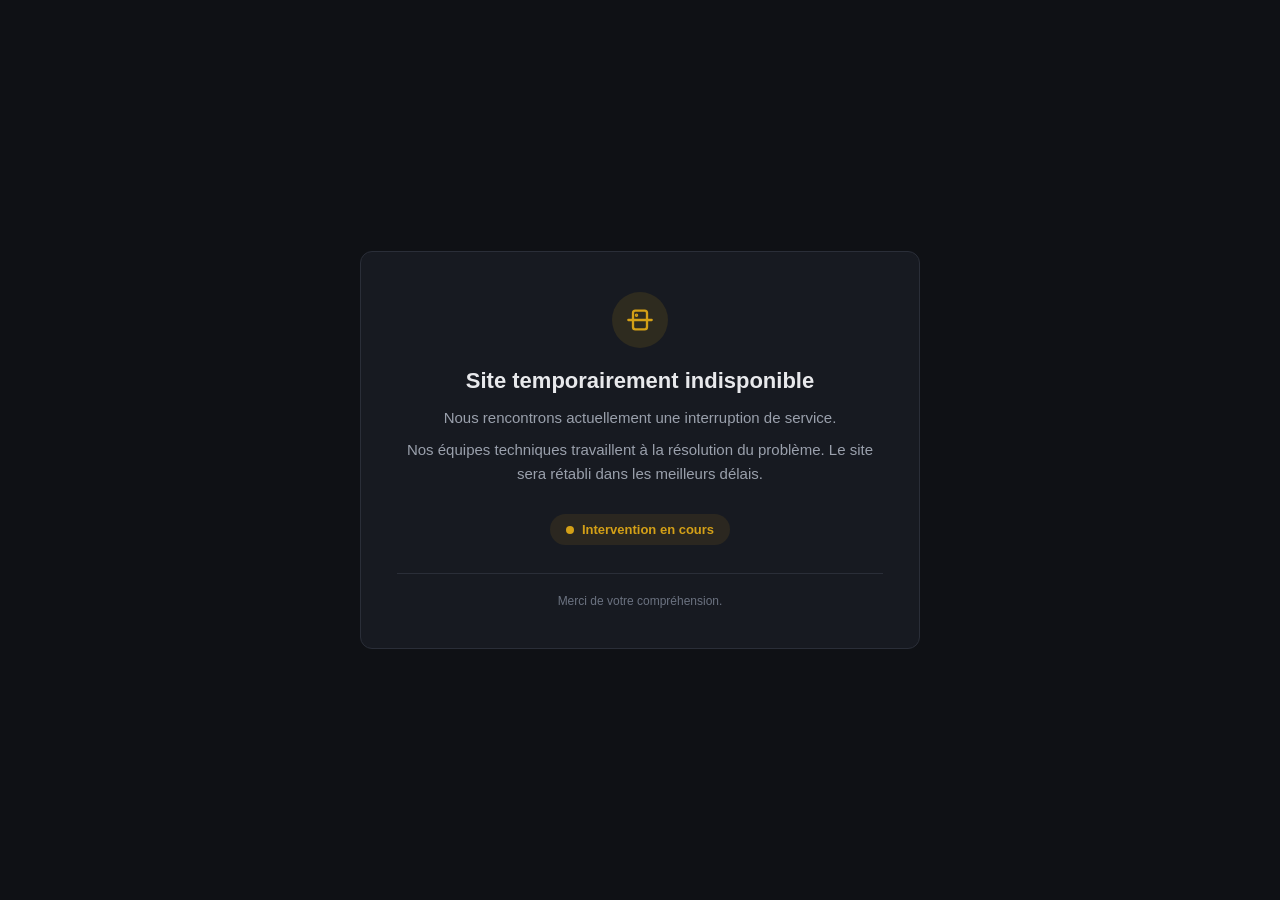
==== commit b51be516: "Simplifie la page de maintenance (version générique) Co-Authored-By: Claude Sonnet 5 <noreply@anthro" ====
--- a/index.html
+++ b/index.html
@@ -4,536 +4,122 @@
 <head>
   <meta charset="utf-8">
   <meta content="width=device-width, initial-scale=1.0" name="viewport">
-  <title>UFC — Union des Forces de Changement</title>
-  <meta name="description" content="Union des Forces de Changement (UFC) — parti politique togolais fondé en 1992. Démocratie, justice sociale, bonne gouvernance.">
-  <meta name="keywords" content="UFC, Union des Forces de Changement, Togo, parti politique">
+  <title>Site en maintenance</title>
+  <meta name="robots" content="noindex, nofollow">
+  <style>
+    :root {
+      --bg: #0f1115;
+      --card: #171a21;
+      --border: #2a2e38;
+      --text: #e8e9ec;
+      --muted: #9aa0ac;
+      --accent: #d4a017;
+    }
 
-  <meta name="robots" content="noindex, nofollow">
+    * { box-sizing: border-box; }
 
-  <!-- Vendor CSS Files -->
-  <link href="vendors/bootstrap/css/bootstrap.min.css" rel="stylesheet">
-  <link href="vendors/bootstrap-icons/bootstrap-icons.css" rel="stylesheet">
-  <link href="vendors/aos/aos.css" rel="stylesheet">
-  <link href="vendors/glightbox/css/glightbox.min.css" rel="stylesheet">
+    body {
+      margin: 0;
+      min-height: 100vh;
+      display: flex;
+      align-items: center;
+      justify-content: center;
+      background: var(--bg);
+      color: var(--text);
+      font-family: -apple-system, BlinkMacSystemFont, "Segoe UI", Roboto, Arial, sans-serif;
+      padding: 24px;
+    }
 
-  <!-- Main CSS File -->
-  <link href="assets/css/main.css" rel="stylesheet">
+    .card {
+      max-width: 560px;
+      width: 100%;
+      background: var(--card);
+      border: 1px solid var(--border);
+      border-radius: 12px;
+      padding: 40px 36px;
+      text-align: center;
+    }
+
+    .icon {
+      width: 56px;
+      height: 56px;
+      margin: 0 auto 20px;
+      border-radius: 50%;
+      background: rgba(212, 160, 23, 0.12);
+      display: flex;
+      align-items: center;
+      justify-content: center;
+    }
+
+    .icon svg { width: 28px; height: 28px; stroke: var(--accent); }
+
+    h1 {
+      font-size: 22px;
+      margin: 0 0 12px;
+      font-weight: 600;
+    }
+
+    p {
+      color: var(--muted);
+      line-height: 1.6;
+      margin: 0 0 8px;
+      font-size: 15px;
+    }
+
+    .status {
+      display: inline-flex;
+      align-items: center;
+      gap: 8px;
+      margin-top: 20px;
+      padding: 8px 16px;
+      border-radius: 999px;
+      background: rgba(212, 160, 23, 0.1);
+      color: var(--accent);
+      font-size: 13px;
+      font-weight: 600;
+    }
+
+    .dot {
+      width: 8px;
+      height: 8px;
+      border-radius: 50%;
+      background: var(--accent);
+      animation: pulse 1.6s infinite;
+    }
+
+    @keyframes pulse {
+      0%, 100% { opacity: 1; }
+      50% { opacity: 0.3; }
+    }
+
+    .footer {
+      margin-top: 28px;
+      padding-top: 20px;
+      border-top: 1px solid var(--border);
+      font-size: 12px;
+      color: #6b7280;
+    }
+  </style>
 </head>
 
-<body class="index-page">
-
-  <header id="header" class="header d-flex align-items-center sticky-top">
-    <div class="container-fluid container-xl position-relative d-flex align-items-center justify-content-between">
-
-      <a href="index.html" class="logo d-flex align-items-center">
-        <img src="assets/img/ufc/logo-ufc.jpg" alt="Logo UFC">
-        <div>
-          <h1 class="sitename">UFC</h1>
-          <span class="baseline">Union des Forces de Changement</span>
-        </div>
-      </a>
-
-      <nav id="navmenu" class="navmenu">
-        <ul>
-          <li><a href="index.html" class="active">Accueil</a></li>
-
-          <li class="dropdown">
-            <a href="about.html" class=""><span>L'UFC</span> <i class="bi bi-chevron-down toggle-dropdown"></i></a>
-            <ul>
-              <li><a href="about.html">Qui sommes-nous</a></li>
-              <li><a href="histoire.html">Notre histoire</a></li>
-              <li><a href="valeurs.html">Nos valeurs</a></li>
-              <li><a href="vision.html">Notre vision</a></li>
-              <li><a href="responsables.html">Nos responsables</a></li>
-            </ul>
-          </li>
-
-          <li><a href="engagements.html" class="">Nos engagements</a></li>
-
-          <li class="dropdown">
-            <a href="actualites.html" class=""><span>Actualités</span> <i class="bi bi-chevron-down toggle-dropdown"></i></a>
-            <ul>
-              <li><a href="actualites.html">Toutes les actualités</a></li>
-              <li><a href="communiques.html">Communiqués officiels</a></li>
-            </ul>
-          </li>
-
-          <li><a href="agenda.html" class="">Agenda</a></li>
-          <li><a href="contact.html" class="">Contact</a></li>
-        </ul>
-        <i class="mobile-nav-toggle d-xl-none bi bi-list"></i>
-      </nav>
-
-      <a href="rejoindre.html" class="btn-cta d-none d-xl-inline-flex">Rejoindre l'UFC</a>
-
+<body>
+  <div class="card">
+    <div class="icon">
+      <svg viewBox="0 0 24 24" fill="none" stroke-width="2" stroke-linecap="round" stroke-linejoin="round">
+        <path d="M2 12h20"></path>
+        <path d="M6 12v6a2 2 0 0 0 2 2h8a2 2 0 0 0 2-2v-6"></path>
+        <path d="M6 12V6a2 2 0 0 1 2-2h8a2 2 0 0 1 2 2v6"></path>
+        <circle cx="9" cy="8" r="0.5" fill="#d4a017"></circle>
+      </svg>
     </div>
-  </header>
-
-  <main class="main">
-
-    <!-- Hero Section -->
-    <section id="hero" class="hero section">
-
-      <div class="container" data-aos="fade-up" data-aos-delay="100">
-
-        <div class="row align-items-center gy-5">
-
-          <div class="col-lg-7">
-            <div class="hero-content">
-              <span class="kicker">Parti politique togolais — Fondée en 1992</span>
-              <h1>Pour une République forte et démocratique au service de tous.</h1>
-              <p>L'Union des Forces de Changement œuvre pour la consolidation de la démocratie, la justice sociale, la bonne gouvernance et l'amélioration des conditions de vie de chaque citoyen togolais.</p>
-
-              <div class="cta-row">
-                <a href="about.html" class="btn-pill">Découvrir l'UFC</a>
-                <a href="actualites.html" class="link-arrow">Nos actualités <i class="bi bi-arrow-right"></i></a>
-              </div>
-            </div>
-          </div>
-
-          <div class="col-lg-5">
-            <div class="hero-visual">
-              <img src="assets/img/ufc/hero-officiel.jpeg" class="img-fluid" alt="Congrès statutaire de l'UFC">
-              <div class="floating-card" data-aos="fade-left" data-aos-delay="300">
-                <i class="bi bi-flag-fill"></i>
-                <div class="card-text">
-                  <span class="value">Congrès statutaire</span>
-                  <span class="label">Les instances du parti réunies</span>
-                </div>
-              </div><!-- End Floating Card -->
-            </div>
-          </div>
-
-        </div>
-
-      </div>
-
-    </section><!-- /Hero Section -->
-
-    <!-- L'UFC en chiffres -->
-    <section id="chiffres" class="stats section dark-background">
-
-      <div class="container" data-aos="fade-up" data-aos-delay="100">
-
-        <div class="row gy-5 align-items-center">
-
-          <div class="col-lg-4">
-            <div class="stats-intro">
-              <h2>L'UFC en un coup d'œil</h2>
-              <p>Une organisation structurée et ancrée dans l'histoire politique togolaise.</p>
-            </div>
-          </div>
-
-          <div class="col-lg-8">
-            <div class="row gy-4">
-
-              <div class="col-md-6" data-aos="fade-up" data-aos-delay="200">
-                <div class="stat-item">
-                  <span class="number"><span data-purecounter-start="1900" data-purecounter-end="1992" data-purecounter-duration="1.5" class="purecounter"></span></span>
-                  <span class="label">Année de fondation</span>
-                </div>
-              </div><!-- End Stat Item -->
-
-              <div class="col-md-6" data-aos="fade-up" data-aos-delay="250">
-                <div class="stat-item">
-                  <span class="number"><span data-purecounter-start="0" data-purecounter-end="6" data-purecounter-duration="1" class="purecounter"></span></span>
-                  <span class="label">Valeurs fondatrices</span>
-                </div>
-              </div><!-- End Stat Item -->
-
-              <div class="col-md-6" data-aos="fade-up" data-aos-delay="300">
-                <div class="stat-item">
-                  <span class="number"><span data-purecounter-start="0" data-purecounter-end="6" data-purecounter-duration="1" class="purecounter"></span></span>
-                  <span class="label">Engagements prioritaires</span>
-                </div>
-              </div><!-- End Stat Item -->
-
-              <div class="col-md-6" data-aos="fade-up" data-aos-delay="350">
-                <div class="stat-item">
-                  <span class="number">Togo</span>
-                  <span class="label">Ancrage national</span>
-                </div>
-              </div><!-- End Stat Item -->
-
-            </div>
-          </div>
-
-        </div>
-
-      </div>
-
-    </section><!-- /L'UFC en chiffres -->
-
-    <!-- L'UFC en quelques mots (teaser) -->
-    <section id="about" class="about section">
-
-      <div class="container" data-aos="fade-up" data-aos-delay="100">
-
-        <div class="row gy-5 align-items-center">
-
-          <div class="col-lg-6">
-            <div class="image-stack">
-              <img src="assets/img/ufc/assemblee-nathanael.jpeg" class="img-fluid main-image" alt="Assemblée des militants de l'UFC">
-              <div class="experience-badge" data-aos="zoom-in" data-aos-delay="300">
-                <span class="number">1992</span>
-                <span class="text">Année de fondation du parti</span>
-              </div>
-            </div>
-          </div>
-
-          <div class="col-lg-6">
-            <div class="content">
-              <span class="eyebrow">Qui sommes-nous</span>
-              <h3>Un parti au service de la démocratie togolaise depuis 1992</h3>
-              <p>L'Union des Forces de Changement est un parti politique togolais qui œuvre depuis sa création pour la consolidation de la démocratie, la bonne gouvernance et l'amélioration des conditions de vie des citoyens.</p>
-              <a href="about.html" class="link-arrow">En savoir plus sur l'UFC <i class="bi bi-arrow-right"></i></a>
-            </div>
-          </div>
-
-        </div>
-
-      </div>
-
-    </section><!-- /L'UFC en quelques mots -->
-
-    <!-- Nos engagements -->
-    <section id="engagements" class="services section dark-background">
-
-      <!-- Section Title -->
-      <div class="container section-title" data-aos="fade-up">
-        <div class="row align-items-end gy-3">
-          <div class="col-lg-7">
-            <span class="eyebrow">Notre programme</span>
-            <h2>Nos engagements</h2>
-          </div>
-          <div class="col-lg-5">
-            <p>Six priorités qui structurent notre action et notre vision pour le Togo</p>
-          </div>
-        </div>
-      </div><!-- End Section Title -->
-
-      <div class="container">
-
-        <div class="row gy-4">
-
-          <div class="col-lg-4 col-md-6" data-aos="fade-up" data-aos-delay="100">
-            <div class="service-item">
-              <div class="item-top">
-                <i class="bi bi-briefcase"></i>
-                <span class="index">01</span>
-              </div>
-              <h4>Économie &amp; emploi</h4>
-              <p>Favoriser la création d'emplois, soutenir l'entrepreneuriat et renforcer l'attractivité économique du Togo.</p>
-            </div>
-          </div><!-- End Engagement Item -->
-
-          <div class="col-lg-4 col-md-6" data-aos="fade-up" data-aos-delay="200">
-            <div class="service-item">
-              <div class="item-top">
-                <i class="bi bi-book"></i>
-                <span class="index">02</span>
-              </div>
-              <h4>Éducation</h4>
-              <p>Renforcer l'accès à une éducation de qualité sur tout le territoire, en particulier dans les zones rurales.</p>
-            </div>
-          </div><!-- End Engagement Item -->
-
-          <div class="col-lg-4 col-md-6" data-aos="fade-up" data-aos-delay="300">
-            <div class="service-item">
-              <div class="item-top">
-                <i class="bi bi-heart-pulse"></i>
-                <span class="index">03</span>
-              </div>
-              <h4>Santé</h4>
-              <p>Promouvoir un système de santé accessible, équitable et efficace pour l'ensemble des citoyens.</p>
-            </div>
-          </div><!-- End Engagement Item -->
-
-          <div class="col-lg-4 col-md-6" data-aos="fade-up" data-aos-delay="100">
-            <div class="service-item">
-              <div class="item-top">
-                <i class="bi bi-shield-check"></i>
-                <span class="index">04</span>
-              </div>
-              <h4>Justice &amp; État de droit</h4>
-              <p>Renforcer l'indépendance des institutions et garantir la protection des droits de chaque citoyen.</p>
-            </div>
-          </div><!-- End Engagement Item -->
-
-          <div class="col-lg-4 col-md-6" data-aos="fade-up" data-aos-delay="200">
-            <div class="service-item">
-              <div class="item-top">
-                <i class="bi bi-people"></i>
-                <span class="index">05</span>
-              </div>
-              <h4>Jeunesse</h4>
-              <p>Donner à la jeunesse togolaise une place centrale dans la construction du développement national.</p>
-            </div>
-          </div><!-- End Engagement Item -->
-
-          <div class="col-lg-4 col-md-6" data-aos="fade-up" data-aos-delay="300">
-            <div class="service-item">
-              <div class="item-top">
-                <i class="bi bi-signpost-split"></i>
-                <span class="index">06</span>
-              </div>
-              <h4>Décentralisation</h4>
-              <p>Rapprocher la gouvernance des citoyens en renforçant les pouvoirs et les moyens des collectivités locales.</p>
-            </div>
-          </div><!-- End Engagement Item -->
-
-        </div>
-
-        <div class="text-center mt-5" data-aos="fade-up">
-          <a href="engagements.html" class="link-arrow">Voir le détail de nos engagements <i class="bi bi-arrow-right"></i></a>
-        </div>
-
-      </div>
-
-    </section><!-- /Nos engagements -->
-
-    <!-- Notre vision pour le Togo -->
-    <section id="vision" class="vision-section" style="background-image:url('assets/img/ufc/militants-energie.jpeg');">
-
-      <div class="container" data-aos="fade-up" data-aos-delay="100">
-        <div class="vision-content">
-          <span class="eyebrow">Notre ambition</span>
-          <h2>Un Togo où chaque citoyen compte.</h2>
-          <p>Nous croyons en un Togo où les institutions servent les citoyens, où les libertés sont respectées et où les opportunités de développement sont accessibles à tous, sur l'ensemble du territoire.</p>
-          <a href="rejoindre.html" class="btn-pill">Rejoindre le mouvement <i class="bi bi-arrow-right"></i></a>
-        </div>
-      </div>
-
-    </section><!-- /Notre vision pour le Togo -->
-
-    <!-- Actualités (teaser) -->
-    <section id="actualites" class="portfolio section">
-
-      <!-- Section Title -->
-      <div class="container section-title" data-aos="fade-up">
-        <div class="row align-items-end gy-3">
-          <div class="col-lg-7">
-            <span class="eyebrow">Vie du mouvement</span>
-            <h2>Actualités</h2>
-          </div>
-          <div class="col-lg-5">
-            <p>Positions politiques, communiqués, vie du parti et déclarations des responsables</p>
-          </div>
-        </div>
-      </div><!-- End Section Title -->
-
-      <div class="container">
-
-        <div class="row gy-4">
-
-          <div class="col-lg-4 col-md-6" data-aos="fade-up" data-aos-delay="100">
-            <div class="portfolio-card">
-              <div class="image-wrap">
-                <img src="assets/img/ufc/declaration-presse-3.jpeg" class="img-fluid" alt="Déclaration sur la situation politique nationale" loading="lazy">
-                <div class="hover-actions">
-                  <a href="actualites.html" title="Lire la suite"><i class="bi bi-arrow-up-right"></i></a>
-                </div>
-              </div>
-              <div class="card-meta">
-                <span class="category">Actualité politique</span>
-                <h4><a href="actualites.html">Déclaration sur la situation politique nationale</a></h4>
-              </div>
-            </div>
-          </div><!-- End Actu Item -->
-
-          <div class="col-lg-4 col-md-6" data-aos="fade-up" data-aos-delay="200">
-            <div class="portfolio-card">
-              <div class="image-wrap">
-                <img src="assets/img/ufc/banniere-congres-statutaire.jpeg" class="img-fluid" alt="Grand rassemblement des militants à Lomé" loading="lazy">
-                <div class="hover-actions">
-                  <a href="actualites.html" title="Lire la suite"><i class="bi bi-arrow-up-right"></i></a>
-                </div>
-              </div>
-              <div class="card-meta">
-                <span class="category">Vie du parti</span>
-                <h4><a href="actualites.html">Grand rassemblement des militants à Lomé</a></h4>
-              </div>
-            </div>
-          </div><!-- End Actu Item -->
-
-          <div class="col-lg-4 col-md-6" data-aos="fade-up" data-aos-delay="300">
-            <div class="portfolio-card">
-              <div class="image-wrap">
-                <img src="assets/img/ufc/declaration-presse-4.jpeg" class="img-fluid" alt="Le bureau politique s'exprime devant la presse" loading="lazy">
-                <div class="hover-actions">
-                  <a href="actualites.html" title="Lire la suite"><i class="bi bi-arrow-up-right"></i></a>
-                </div>
-              </div>
-              <div class="card-meta">
-                <span class="category">Déclarations</span>
-                <h4><a href="actualites.html">Le bureau politique s'exprime devant la presse</a></h4>
-              </div>
-            </div>
-          </div><!-- End Actu Item -->
-
-        </div>
-
-        <div class="text-center mt-5" data-aos="fade-up">
-          <a href="actualites.html" class="btn-pill outline">Voir toutes les actualités</a>
-        </div>
-
-      </div>
-
-    </section><!-- /Actualités -->
-
-    <!-- Agenda (teaser) -->
-    <section id="agenda" class="section light-background">
-
-      <!-- Section Title -->
-      <div class="container section-title" data-aos="fade-up">
-        <div class="row align-items-end gy-3">
-          <div class="col-lg-7">
-            <span class="eyebrow">À venir</span>
-            <h2>Agenda</h2>
-          </div>
-          <div class="col-lg-5">
-            <p>Les prochains rendez-vous du mouvement</p>
-          </div>
-        </div>
-      </div><!-- End Section Title -->
-
-      <div class="container">
-
-        <div class="row gy-4 align-items-stretch">
-
-          <div class="col-lg-6" data-aos="fade-up" data-aos-delay="100">
-            <div class="agenda-card">
-              <div class="agenda-date"><span class="day">14</span><span class="month">Sept.</span></div>
-              <span class="agenda-type">Réunion de section</span>
-              <h4>Réunion de la fédération de Lomé-Commune</h4>
-              <ul class="agenda-meta">
-                <li><i class="bi bi-geo-alt"></i> Lomé, siège fédéral</li>
-                <li><i class="bi bi-clock"></i> 10h00</li>
-              </ul>
-              <a href="agenda.html" class="read-more">Voir l'événement <i class="bi bi-arrow-right"></i></a>
-            </div>
-          </div><!-- End Agenda Item -->
-
-          <div class="col-lg-6" data-aos="fade-up" data-aos-delay="200">
-            <div class="agenda-card">
-              <div class="agenda-date"><span class="day">28</span><span class="month">Sept.</span></div>
-              <span class="agenda-type">Meeting public</span>
-              <h4>Meeting public de mobilisation</h4>
-              <ul class="agenda-meta">
-                <li><i class="bi bi-geo-alt"></i> Kara</li>
-                <li><i class="bi bi-clock"></i> 15h00</li>
-              </ul>
-              <a href="agenda.html" class="read-more">Voir l'événement <i class="bi bi-arrow-right"></i></a>
-            </div>
-          </div><!-- End Agenda Item -->
-
-        </div>
-
-        <div class="text-center mt-5" data-aos="fade-up">
-          <a href="agenda.html" class="link-arrow">Voir tout l'agenda <i class="bi bi-arrow-right"></i></a>
-        </div>
-
-      </div>
-
-    </section><!-- /Agenda -->
-
-  </main>
-
-  <footer id="footer" class="footer dark-background">
-
-    <div class="container">
-      <div class="footer-cta">
-        <div class="row align-items-center gy-4">
-          <div class="col-lg-7">
-            <h2>Recevez les informations de l'UFC<span>.</span></h2>
-            <p class="newsletter-p">Inscrivez-vous pour recevoir les actualités, communiqués et événements du mouvement. Vous pourrez vous désabonner à tout moment.</p>
-          </div>
-          <div class="col-lg-5 text-lg-end">
-            <form action="forms/newsletter.html" method="post" class="newsletter-form ms-lg-auto">
-              <input type="email" name="email" placeholder="Votre adresse e-mail" required="">
-              <button type="submit" class="btn-pill">S'inscrire</button>
-            </form>
-          </div>
-        </div>
-      </div>
+    <h1>Site temporairement indisponible</h1>
+    <p>Nous rencontrons actuellement une interruption de service.</p>
+    <p>Nos équipes techniques travaillent à la résolution du problème. Le site sera rétabli dans les meilleurs délais.</p>
+    <div class="status"><span class="dot"></span> Intervention en cours</div>
+    <div class="footer">
+      Merci de votre compréhension.
     </div>
-
-    <div class="container footer-top">
-      <div class="row gy-4">
-        <div class="col-lg-4 col-md-6 footer-about">
-          <a href="index.html" class="logo d-flex align-items-center">
-            <img src="assets/img/ufc/logo-ufc.jpg" alt="Logo UFC">
-            <span class="sitename">UFC<span class="dot">.</span></span>
-          </a>
-          <p>Union des Forces de Changement — un parti engagé pour la démocratie, la justice sociale et le développement du Togo.<br>www.ufctogo.tg</p>
-          <div class="social-links d-flex mt-4">
-            <a href="#" aria-label="Facebook" title="À renseigner"><i class="bi bi-facebook"></i></a>
-            <a href="#" aria-label="X" title="À renseigner"><i class="bi bi-twitter-x"></i></a>
-            <a href="#" aria-label="Instagram" title="À renseigner"><i class="bi bi-instagram"></i></a>
-            <a href="#" aria-label="YouTube" title="À renseigner"><i class="bi bi-youtube"></i></a>
-          </div>
-        </div>
-
-        <div class="col-lg-2 col-md-3 col-6 footer-links">
-          <h4>Explorer</h4>
-          <ul>
-            <li><a href="index.html">Accueil</a></li>
-            <li><a href="about.html">L'UFC</a></li>
-            <li><a href="engagements.html">Nos engagements</a></li>
-            <li><a href="actualites.html">Actualités</a></li>
-            <li><a href="agenda.html">Agenda</a></li>
-          </ul>
-        </div>
-
-        <div class="col-lg-2 col-md-3 col-6 footer-links">
-          <h4>Le parti</h4>
-          <ul>
-            <li><a href="histoire.html">Notre histoire</a></li>
-            <li><a href="valeurs.html">Nos valeurs</a></li>
-            <li><a href="responsables.html">Nos responsables</a></li>
-            <li><a href="communiques.html">Communiqués</a></li>
-            <li><a href="rejoindre.html">Rejoindre l'UFC</a></li>
-          </ul>
-        </div>
-
-        <div class="col-lg-4 col-md-12 footer-contact">
-          <h4>Nous contacter</h4>
-          <a href="mailto:partiufctogo@gmail.com" class="email-link">partiufctogo@gmail.com</a>
-          <p class="phone">(228) 92 23 03 03</p>
-          <p class="address">22 BP 158, Lomé, Togo</p>
-        </div>
-
-      </div>
-    </div>
-
-    <div class="container copyright text-center mt-4">
-      <p>© <strong class="px-1 sitename">UFC</strong> <span>— Union des Forces de Changement — Tous droits réservés</span></p>
-      <div class="legal-links">
-        <a href="#">Mentions légales</a>
-        <a href="#">Politique de confidentialité</a>
-        <a href="#">Gestion des cookies</a>
-      </div>
-    
-
-  </footer>
-
-  <!-- Scroll Top -->
-  <a href="#" id="scroll-top" class="scroll-top d-flex align-items-center justify-content-center"><i class="bi bi-arrow-up-short"></i></a>
-
-  <!-- Preloader -->
-  <div id="preloader"></div>
-
-  <!-- Vendor JS Files -->
-  <script src="vendors/bootstrap/js/bootstrap.bundle.min.js"></script>
-  <script src="vendors/php-email-form/validate.js"></script>
-  <script src="vendors/aos/aos.js"></script>
-  <script src="vendors/imagesloaded/imagesloaded.pkgd.min.js"></script>
-  <script src="vendors/isotope-layout/isotope.pkgd.min.js"></script>
-  <script src="vendors/glightbox/js/glightbox.min.js"></script>
-  <script src="vendors/purecounter/purecounter_vanilla.js"></script>
-
-  <!-- Main JS File -->
-  <script src="assets/js/main.js"></script>
+  </div>
 </body>
 
 </html>
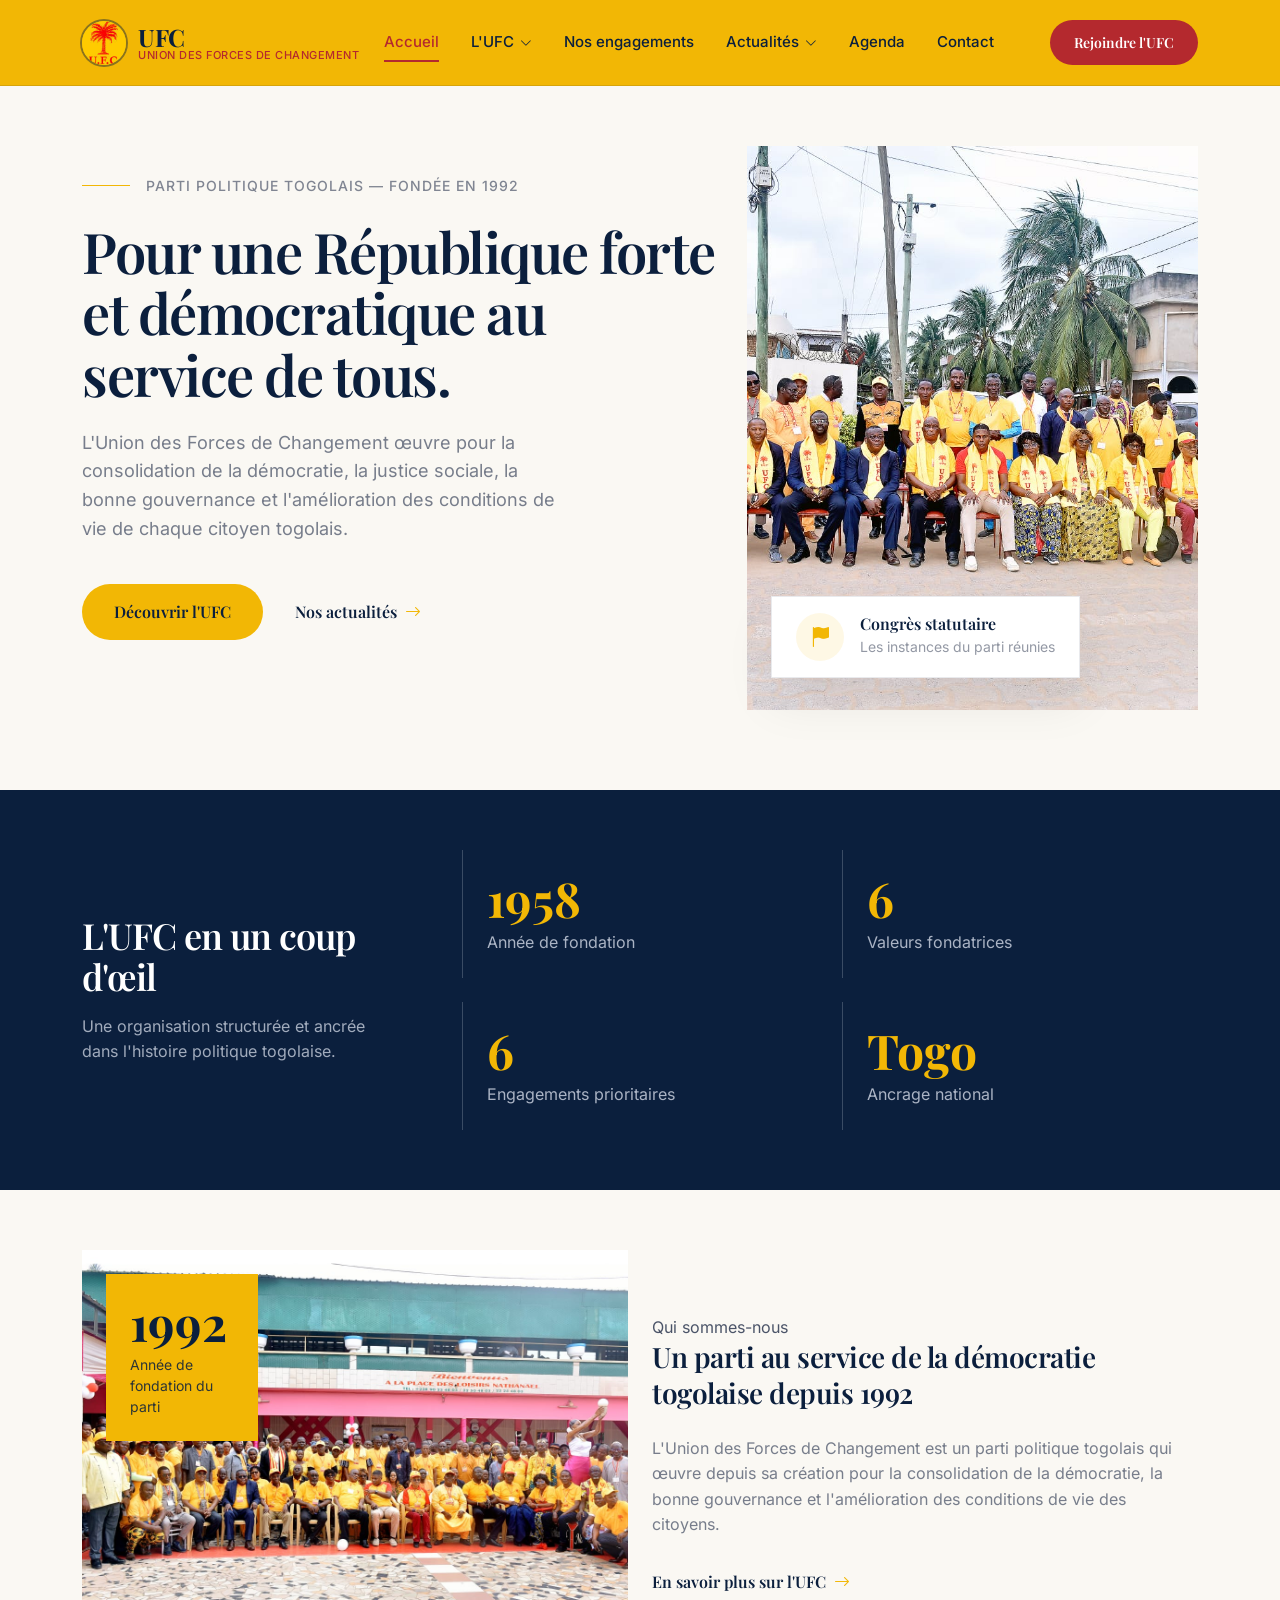
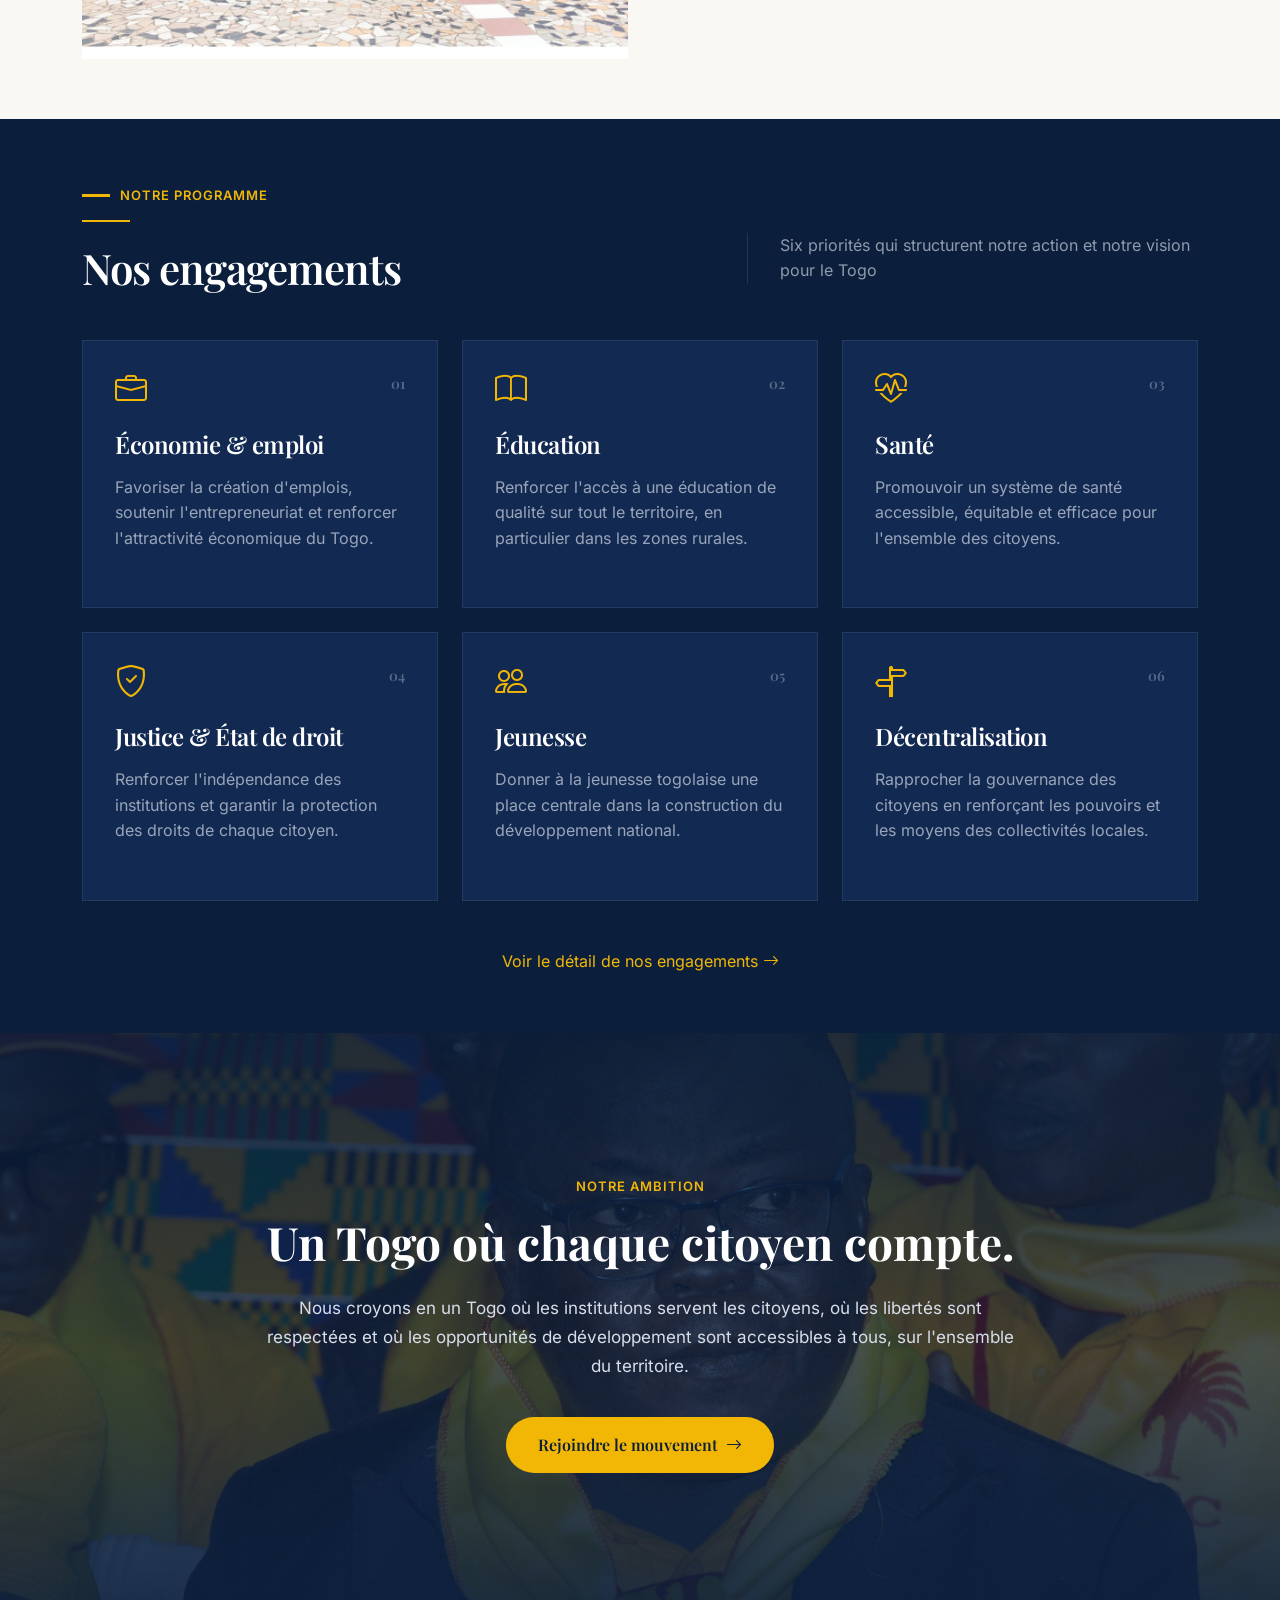
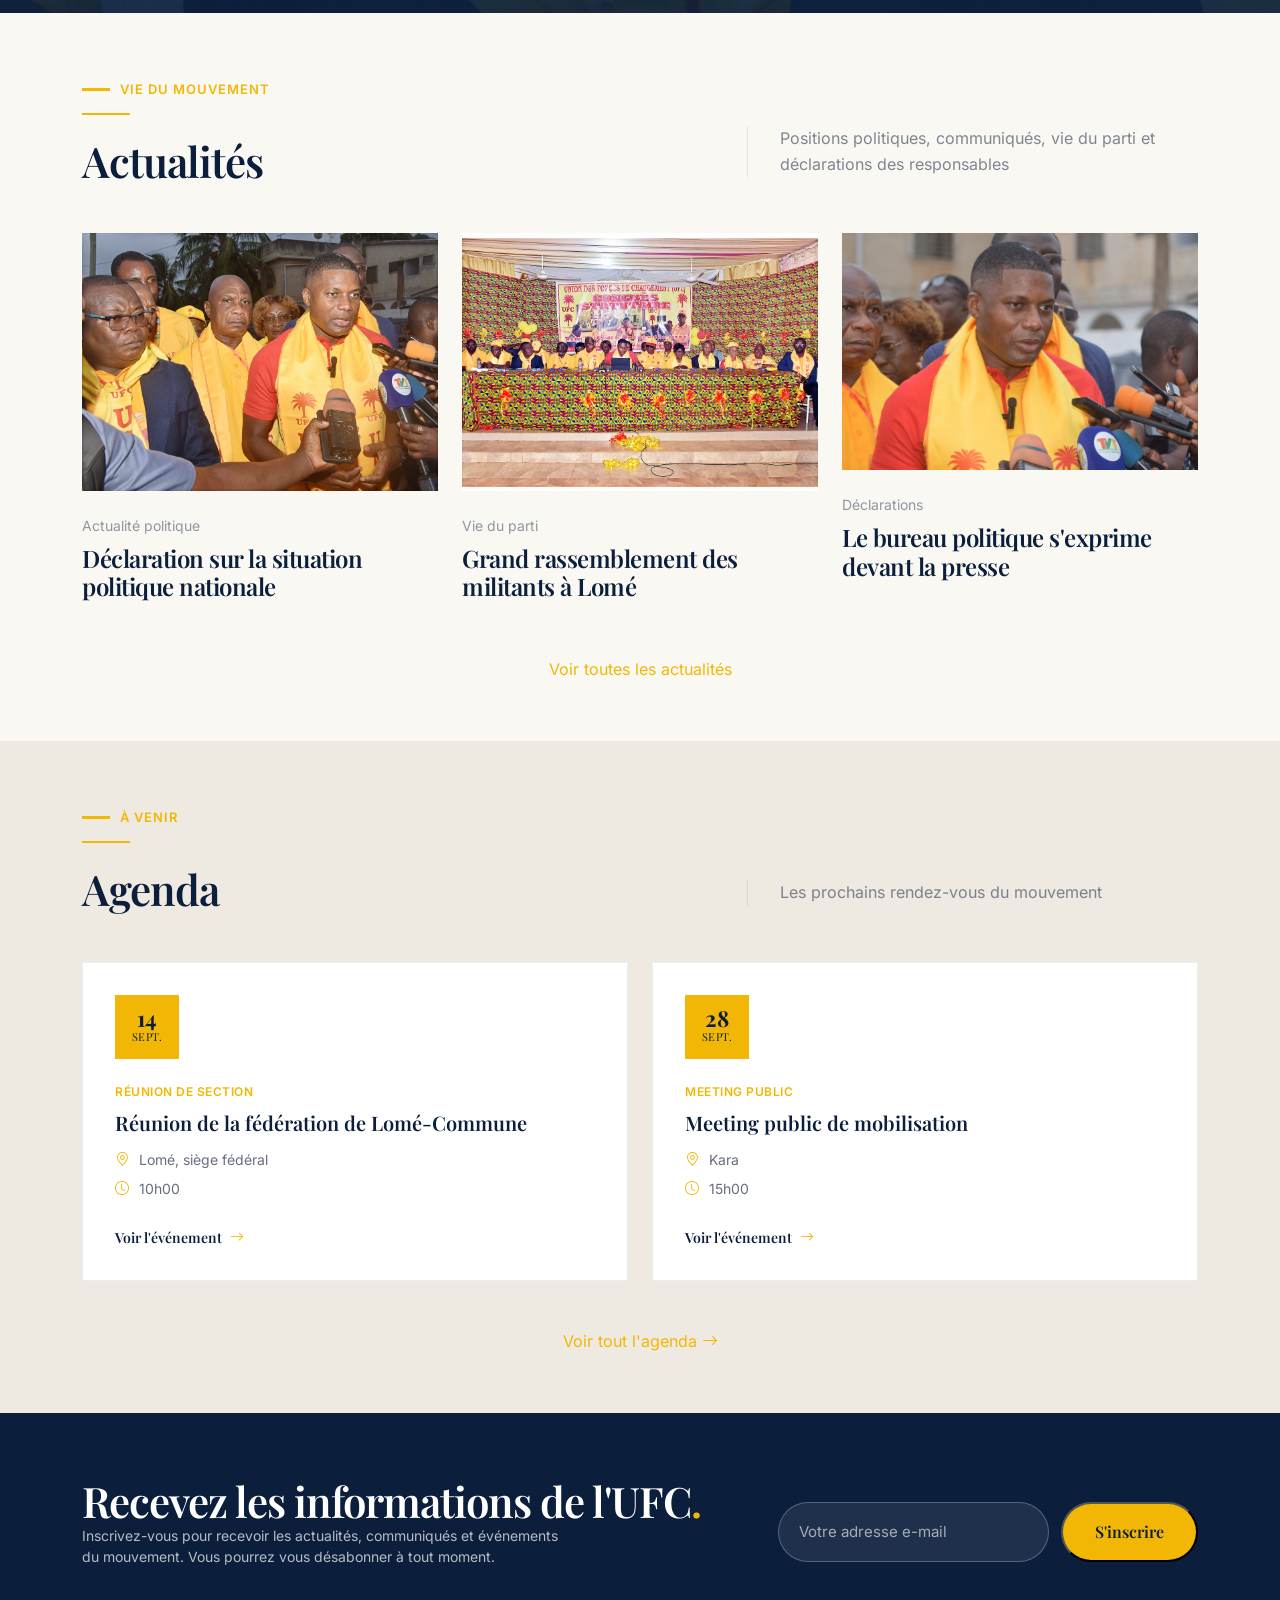
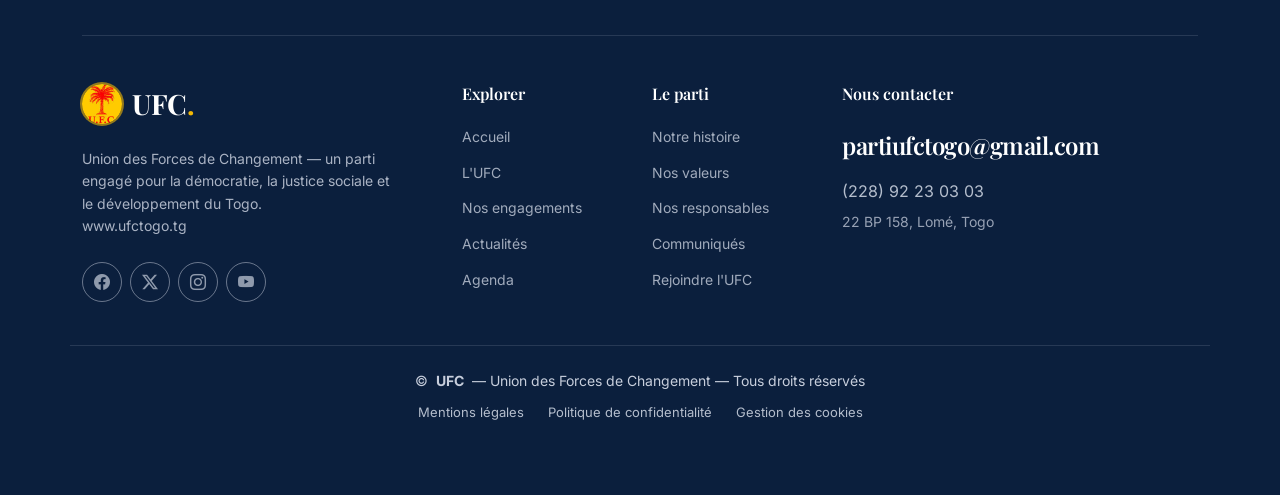
==== commit f25c5446: "Retire la page de maintenance et remet le site en ligne Co-Authored-By: Claude Opus 5.5 <noreply@ant" ====
--- a/index.html
+++ b/index.html
@@ -4,122 +4,536 @@
 <head>
   <meta charset="utf-8">
   <meta content="width=device-width, initial-scale=1.0" name="viewport">
-  <title>Site en maintenance</title>
+  <title>UFC — Union des Forces de Changement</title>
+  <meta name="description" content="Union des Forces de Changement (UFC) — parti politique togolais fondé en 1992. Démocratie, justice sociale, bonne gouvernance.">
+  <meta name="keywords" content="UFC, Union des Forces de Changement, Togo, parti politique">
+
   <meta name="robots" content="noindex, nofollow">
-  <style>
-    :root {
-      --bg: #0f1115;
-      --card: #171a21;
-      --border: #2a2e38;
-      --text: #e8e9ec;
-      --muted: #9aa0ac;
-      --accent: #d4a017;
-    }
-
-    * { box-sizing: border-box; }
-
-    body {
-      margin: 0;
-      min-height: 100vh;
-      display: flex;
-      align-items: center;
-      justify-content: center;
-      background: var(--bg);
-      color: var(--text);
-      font-family: -apple-system, BlinkMacSystemFont, "Segoe UI", Roboto, Arial, sans-serif;
-      padding: 24px;
-    }
-
-    .card {
-      max-width: 560px;
-      width: 100%;
-      background: var(--card);
-      border: 1px solid var(--border);
-      border-radius: 12px;
-      padding: 40px 36px;
-      text-align: center;
-    }
-
-    .icon {
-      width: 56px;
-      height: 56px;
-      margin: 0 auto 20px;
-      border-radius: 50%;
-      background: rgba(212, 160, 23, 0.12);
-      display: flex;
-      align-items: center;
-      justify-content: center;
-    }
-
-    .icon svg { width: 28px; height: 28px; stroke: var(--accent); }
-
-    h1 {
-      font-size: 22px;
-      margin: 0 0 12px;
-      font-weight: 600;
-    }
-
-    p {
-      color: var(--muted);
-      line-height: 1.6;
-      margin: 0 0 8px;
-      font-size: 15px;
-    }
-
-    .status {
-      display: inline-flex;
-      align-items: center;
-      gap: 8px;
-      margin-top: 20px;
-      padding: 8px 16px;
-      border-radius: 999px;
-      background: rgba(212, 160, 23, 0.1);
-      color: var(--accent);
-      font-size: 13px;
-      font-weight: 600;
-    }
-
-    .dot {
-      width: 8px;
-      height: 8px;
-      border-radius: 50%;
-      background: var(--accent);
-      animation: pulse 1.6s infinite;
-    }
-
-    @keyframes pulse {
-      0%, 100% { opacity: 1; }
-      50% { opacity: 0.3; }
-    }
-
-    .footer {
-      margin-top: 28px;
-      padding-top: 20px;
-      border-top: 1px solid var(--border);
-      font-size: 12px;
-      color: #6b7280;
-    }
-  </style>
+
+  <!-- Vendor CSS Files -->
+  <link href="vendors/bootstrap/css/bootstrap.min.css" rel="stylesheet">
+  <link href="vendors/bootstrap-icons/bootstrap-icons.css" rel="stylesheet">
+  <link href="vendors/aos/aos.css" rel="stylesheet">
+  <link href="vendors/glightbox/css/glightbox.min.css" rel="stylesheet">
+
+  <!-- Main CSS File -->
+  <link href="assets/css/main.css" rel="stylesheet">
 </head>
 
-<body>
-  <div class="card">
-    <div class="icon">
-      <svg viewBox="0 0 24 24" fill="none" stroke-width="2" stroke-linecap="round" stroke-linejoin="round">
-        <path d="M2 12h20"></path>
-        <path d="M6 12v6a2 2 0 0 0 2 2h8a2 2 0 0 0 2-2v-6"></path>
-        <path d="M6 12V6a2 2 0 0 1 2-2h8a2 2 0 0 1 2 2v6"></path>
-        <circle cx="9" cy="8" r="0.5" fill="#d4a017"></circle>
-      </svg>
+<body class="index-page">
+
+  <header id="header" class="header d-flex align-items-center sticky-top">
+    <div class="container-fluid container-xl position-relative d-flex align-items-center justify-content-between">
+
+      <a href="index.html" class="logo d-flex align-items-center">
+        <img src="assets/img/ufc/logo-ufc.jpg" alt="Logo UFC">
+        <div>
+          <h1 class="sitename">UFC</h1>
+          <span class="baseline">Union des Forces de Changement</span>
+        </div>
+      </a>
+
+      <nav id="navmenu" class="navmenu">
+        <ul>
+          <li><a href="index.html" class="active">Accueil</a></li>
+
+          <li class="dropdown">
+            <a href="about.html" class=""><span>L'UFC</span> <i class="bi bi-chevron-down toggle-dropdown"></i></a>
+            <ul>
+              <li><a href="about.html">Qui sommes-nous</a></li>
+              <li><a href="histoire.html">Notre histoire</a></li>
+              <li><a href="valeurs.html">Nos valeurs</a></li>
+              <li><a href="vision.html">Notre vision</a></li>
+              <li><a href="responsables.html">Nos responsables</a></li>
+            </ul>
+          </li>
+
+          <li><a href="engagements.html" class="">Nos engagements</a></li>
+
+          <li class="dropdown">
+            <a href="actualites.html" class=""><span>Actualités</span> <i class="bi bi-chevron-down toggle-dropdown"></i></a>
+            <ul>
+              <li><a href="actualites.html">Toutes les actualités</a></li>
+              <li><a href="communiques.html">Communiqués officiels</a></li>
+            </ul>
+          </li>
+
+          <li><a href="agenda.html" class="">Agenda</a></li>
+          <li><a href="contact.html" class="">Contact</a></li>
+        </ul>
+        <i class="mobile-nav-toggle d-xl-none bi bi-list"></i>
+      </nav>
+
+      <a href="rejoindre.html" class="btn-cta d-none d-xl-inline-flex">Rejoindre l'UFC</a>
+
     </div>
-    <h1>Site temporairement indisponible</h1>
-    <p>Nous rencontrons actuellement une interruption de service.</p>
-    <p>Nos équipes techniques travaillent à la résolution du problème. Le site sera rétabli dans les meilleurs délais.</p>
-    <div class="status"><span class="dot"></span> Intervention en cours</div>
-    <div class="footer">
-      Merci de votre compréhension.
+  </header>
+
+  <main class="main">
+
+    <!-- Hero Section -->
+    <section id="hero" class="hero section">
+
+      <div class="container" data-aos="fade-up" data-aos-delay="100">
+
+        <div class="row align-items-center gy-5">
+
+          <div class="col-lg-7">
+            <div class="hero-content">
+              <span class="kicker">Parti politique togolais — Fondée en 1992</span>
+              <h1>Pour une République forte et démocratique au service de tous.</h1>
+              <p>L'Union des Forces de Changement œuvre pour la consolidation de la démocratie, la justice sociale, la bonne gouvernance et l'amélioration des conditions de vie de chaque citoyen togolais.</p>
+
+              <div class="cta-row">
+                <a href="about.html" class="btn-pill">Découvrir l'UFC</a>
+                <a href="actualites.html" class="link-arrow">Nos actualités <i class="bi bi-arrow-right"></i></a>
+              </div>
+            </div>
+          </div>
+
+          <div class="col-lg-5">
+            <div class="hero-visual">
+              <img src="assets/img/ufc/hero-officiel.jpeg" class="img-fluid" alt="Congrès statutaire de l'UFC">
+              <div class="floating-card" data-aos="fade-left" data-aos-delay="300">
+                <i class="bi bi-flag-fill"></i>
+                <div class="card-text">
+                  <span class="value">Congrès statutaire</span>
+                  <span class="label">Les instances du parti réunies</span>
+                </div>
+              </div><!-- End Floating Card -->
+            </div>
+          </div>
+
+        </div>
+
+      </div>
+
+    </section><!-- /Hero Section -->
+
+    <!-- L'UFC en chiffres -->
+    <section id="chiffres" class="stats section dark-background">
+
+      <div class="container" data-aos="fade-up" data-aos-delay="100">
+
+        <div class="row gy-5 align-items-center">
+
+          <div class="col-lg-4">
+            <div class="stats-intro">
+              <h2>L'UFC en un coup d'œil</h2>
+              <p>Une organisation structurée et ancrée dans l'histoire politique togolaise.</p>
+            </div>
+          </div>
+
+          <div class="col-lg-8">
+            <div class="row gy-4">
+
+              <div class="col-md-6" data-aos="fade-up" data-aos-delay="200">
+                <div class="stat-item">
+                  <span class="number"><span data-purecounter-start="1900" data-purecounter-end="1992" data-purecounter-duration="1.5" class="purecounter"></span></span>
+                  <span class="label">Année de fondation</span>
+                </div>
+              </div><!-- End Stat Item -->
+
+              <div class="col-md-6" data-aos="fade-up" data-aos-delay="250">
+                <div class="stat-item">
+                  <span class="number"><span data-purecounter-start="0" data-purecounter-end="6" data-purecounter-duration="1" class="purecounter"></span></span>
+                  <span class="label">Valeurs fondatrices</span>
+                </div>
+              </div><!-- End Stat Item -->
+
+              <div class="col-md-6" data-aos="fade-up" data-aos-delay="300">
+                <div class="stat-item">
+                  <span class="number"><span data-purecounter-start="0" data-purecounter-end="6" data-purecounter-duration="1" class="purecounter"></span></span>
+                  <span class="label">Engagements prioritaires</span>
+                </div>
+              </div><!-- End Stat Item -->
+
+              <div class="col-md-6" data-aos="fade-up" data-aos-delay="350">
+                <div class="stat-item">
+                  <span class="number">Togo</span>
+                  <span class="label">Ancrage national</span>
+                </div>
+              </div><!-- End Stat Item -->
+
+            </div>
+          </div>
+
+        </div>
+
+      </div>
+
+    </section><!-- /L'UFC en chiffres -->
+
+    <!-- L'UFC en quelques mots (teaser) -->
+    <section id="about" class="about section">
+
+      <div class="container" data-aos="fade-up" data-aos-delay="100">
+
+        <div class="row gy-5 align-items-center">
+
+          <div class="col-lg-6">
+            <div class="image-stack">
+              <img src="assets/img/ufc/assemblee-nathanael.jpeg" class="img-fluid main-image" alt="Assemblée des militants de l'UFC">
+              <div class="experience-badge" data-aos="zoom-in" data-aos-delay="300">
+                <span class="number">1992</span>
+                <span class="text">Année de fondation du parti</span>
+              </div>
+            </div>
+          </div>
+
+          <div class="col-lg-6">
+            <div class="content">
+              <span class="eyebrow">Qui sommes-nous</span>
+              <h3>Un parti au service de la démocratie togolaise depuis 1992</h3>
+              <p>L'Union des Forces de Changement est un parti politique togolais qui œuvre depuis sa création pour la consolidation de la démocratie, la bonne gouvernance et l'amélioration des conditions de vie des citoyens.</p>
+              <a href="about.html" class="link-arrow">En savoir plus sur l'UFC <i class="bi bi-arrow-right"></i></a>
+            </div>
+          </div>
+
+        </div>
+
+      </div>
+
+    </section><!-- /L'UFC en quelques mots -->
+
+    <!-- Nos engagements -->
+    <section id="engagements" class="services section dark-background">
+
+      <!-- Section Title -->
+      <div class="container section-title" data-aos="fade-up">
+        <div class="row align-items-end gy-3">
+          <div class="col-lg-7">
+            <span class="eyebrow">Notre programme</span>
+            <h2>Nos engagements</h2>
+          </div>
+          <div class="col-lg-5">
+            <p>Six priorités qui structurent notre action et notre vision pour le Togo</p>
+          </div>
+        </div>
+      </div><!-- End Section Title -->
+
+      <div class="container">
+
+        <div class="row gy-4">
+
+          <div class="col-lg-4 col-md-6" data-aos="fade-up" data-aos-delay="100">
+            <div class="service-item">
+              <div class="item-top">
+                <i class="bi bi-briefcase"></i>
+                <span class="index">01</span>
+              </div>
+              <h4>Économie &amp; emploi</h4>
+              <p>Favoriser la création d'emplois, soutenir l'entrepreneuriat et renforcer l'attractivité économique du Togo.</p>
+            </div>
+          </div><!-- End Engagement Item -->
+
+          <div class="col-lg-4 col-md-6" data-aos="fade-up" data-aos-delay="200">
+            <div class="service-item">
+              <div class="item-top">
+                <i class="bi bi-book"></i>
+                <span class="index">02</span>
+              </div>
+              <h4>Éducation</h4>
+              <p>Renforcer l'accès à une éducation de qualité sur tout le territoire, en particulier dans les zones rurales.</p>
+            </div>
+          </div><!-- End Engagement Item -->
+
+          <div class="col-lg-4 col-md-6" data-aos="fade-up" data-aos-delay="300">
+            <div class="service-item">
+              <div class="item-top">
+                <i class="bi bi-heart-pulse"></i>
+                <span class="index">03</span>
+              </div>
+              <h4>Santé</h4>
+              <p>Promouvoir un système de santé accessible, équitable et efficace pour l'ensemble des citoyens.</p>
+            </div>
+          </div><!-- End Engagement Item -->
+
+          <div class="col-lg-4 col-md-6" data-aos="fade-up" data-aos-delay="100">
+            <div class="service-item">
+              <div class="item-top">
+                <i class="bi bi-shield-check"></i>
+                <span class="index">04</span>
+              </div>
+              <h4>Justice &amp; État de droit</h4>
+              <p>Renforcer l'indépendance des institutions et garantir la protection des droits de chaque citoyen.</p>
+            </div>
+          </div><!-- End Engagement Item -->
+
+          <div class="col-lg-4 col-md-6" data-aos="fade-up" data-aos-delay="200">
+            <div class="service-item">
+              <div class="item-top">
+                <i class="bi bi-people"></i>
+                <span class="index">05</span>
+              </div>
+              <h4>Jeunesse</h4>
+              <p>Donner à la jeunesse togolaise une place centrale dans la construction du développement national.</p>
+            </div>
+          </div><!-- End Engagement Item -->
+
+          <div class="col-lg-4 col-md-6" data-aos="fade-up" data-aos-delay="300">
+            <div class="service-item">
+              <div class="item-top">
+                <i class="bi bi-signpost-split"></i>
+                <span class="index">06</span>
+              </div>
+              <h4>Décentralisation</h4>
+              <p>Rapprocher la gouvernance des citoyens en renforçant les pouvoirs et les moyens des collectivités locales.</p>
+            </div>
+          </div><!-- End Engagement Item -->
+
+        </div>
+
+        <div class="text-center mt-5" data-aos="fade-up">
+          <a href="engagements.html" class="link-arrow">Voir le détail de nos engagements <i class="bi bi-arrow-right"></i></a>
+        </div>
+
+      </div>
+
+    </section><!-- /Nos engagements -->
+
+    <!-- Notre vision pour le Togo -->
+    <section id="vision" class="vision-section" style="background-image:url('assets/img/ufc/militants-energie.jpeg');">
+
+      <div class="container" data-aos="fade-up" data-aos-delay="100">
+        <div class="vision-content">
+          <span class="eyebrow">Notre ambition</span>
+          <h2>Un Togo où chaque citoyen compte.</h2>
+          <p>Nous croyons en un Togo où les institutions servent les citoyens, où les libertés sont respectées et où les opportunités de développement sont accessibles à tous, sur l'ensemble du territoire.</p>
+          <a href="rejoindre.html" class="btn-pill">Rejoindre le mouvement <i class="bi bi-arrow-right"></i></a>
+        </div>
+      </div>
+
+    </section><!-- /Notre vision pour le Togo -->
+
+    <!-- Actualités (teaser) -->
+    <section id="actualites" class="portfolio section">
+
+      <!-- Section Title -->
+      <div class="container section-title" data-aos="fade-up">
+        <div class="row align-items-end gy-3">
+          <div class="col-lg-7">
+            <span class="eyebrow">Vie du mouvement</span>
+            <h2>Actualités</h2>
+          </div>
+          <div class="col-lg-5">
+            <p>Positions politiques, communiqués, vie du parti et déclarations des responsables</p>
+          </div>
+        </div>
+      </div><!-- End Section Title -->
+
+      <div class="container">
+
+        <div class="row gy-4">
+
+          <div class="col-lg-4 col-md-6" data-aos="fade-up" data-aos-delay="100">
+            <div class="portfolio-card">
+              <div class="image-wrap">
+                <img src="assets/img/ufc/declaration-presse-3.jpeg" class="img-fluid" alt="Déclaration sur la situation politique nationale" loading="lazy">
+                <div class="hover-actions">
+                  <a href="actualites.html" title="Lire la suite"><i class="bi bi-arrow-up-right"></i></a>
+                </div>
+              </div>
+              <div class="card-meta">
+                <span class="category">Actualité politique</span>
+                <h4><a href="actualites.html">Déclaration sur la situation politique nationale</a></h4>
+              </div>
+            </div>
+          </div><!-- End Actu Item -->
+
+          <div class="col-lg-4 col-md-6" data-aos="fade-up" data-aos-delay="200">
+            <div class="portfolio-card">
+              <div class="image-wrap">
+                <img src="assets/img/ufc/banniere-congres-statutaire.jpeg" class="img-fluid" alt="Grand rassemblement des militants à Lomé" loading="lazy">
+                <div class="hover-actions">
+                  <a href="actualites.html" title="Lire la suite"><i class="bi bi-arrow-up-right"></i></a>
+                </div>
+              </div>
+              <div class="card-meta">
+                <span class="category">Vie du parti</span>
+                <h4><a href="actualites.html">Grand rassemblement des militants à Lomé</a></h4>
+              </div>
+            </div>
+          </div><!-- End Actu Item -->
+
+          <div class="col-lg-4 col-md-6" data-aos="fade-up" data-aos-delay="300">
+            <div class="portfolio-card">
+              <div class="image-wrap">
+                <img src="assets/img/ufc/declaration-presse-4.jpeg" class="img-fluid" alt="Le bureau politique s'exprime devant la presse" loading="lazy">
+                <div class="hover-actions">
+                  <a href="actualites.html" title="Lire la suite"><i class="bi bi-arrow-up-right"></i></a>
+                </div>
+              </div>
+              <div class="card-meta">
+                <span class="category">Déclarations</span>
+                <h4><a href="actualites.html">Le bureau politique s'exprime devant la presse</a></h4>
+              </div>
+            </div>
+          </div><!-- End Actu Item -->
+
+        </div>
+
+        <div class="text-center mt-5" data-aos="fade-up">
+          <a href="actualites.html" class="btn-pill outline">Voir toutes les actualités</a>
+        </div>
+
+      </div>
+
+    </section><!-- /Actualités -->
+
+    <!-- Agenda (teaser) -->
+    <section id="agenda" class="section light-background">
+
+      <!-- Section Title -->
+      <div class="container section-title" data-aos="fade-up">
+        <div class="row align-items-end gy-3">
+          <div class="col-lg-7">
+            <span class="eyebrow">À venir</span>
+            <h2>Agenda</h2>
+          </div>
+          <div class="col-lg-5">
+            <p>Les prochains rendez-vous du mouvement</p>
+          </div>
+        </div>
+      </div><!-- End Section Title -->
+
+      <div class="container">
+
+        <div class="row gy-4 align-items-stretch">
+
+          <div class="col-lg-6" data-aos="fade-up" data-aos-delay="100">
+            <div class="agenda-card">
+              <div class="agenda-date"><span class="day">14</span><span class="month">Sept.</span></div>
+              <span class="agenda-type">Réunion de section</span>
+              <h4>Réunion de la fédération de Lomé-Commune</h4>
+              <ul class="agenda-meta">
+                <li><i class="bi bi-geo-alt"></i> Lomé, siège fédéral</li>
+                <li><i class="bi bi-clock"></i> 10h00</li>
+              </ul>
+              <a href="agenda.html" class="read-more">Voir l'événement <i class="bi bi-arrow-right"></i></a>
+            </div>
+          </div><!-- End Agenda Item -->
+
+          <div class="col-lg-6" data-aos="fade-up" data-aos-delay="200">
+            <div class="agenda-card">
+              <div class="agenda-date"><span class="day">28</span><span class="month">Sept.</span></div>
+              <span class="agenda-type">Meeting public</span>
+              <h4>Meeting public de mobilisation</h4>
+              <ul class="agenda-meta">
+                <li><i class="bi bi-geo-alt"></i> Kara</li>
+                <li><i class="bi bi-clock"></i> 15h00</li>
+              </ul>
+              <a href="agenda.html" class="read-more">Voir l'événement <i class="bi bi-arrow-right"></i></a>
+            </div>
+          </div><!-- End Agenda Item -->
+
+        </div>
+
+        <div class="text-center mt-5" data-aos="fade-up">
+          <a href="agenda.html" class="link-arrow">Voir tout l'agenda <i class="bi bi-arrow-right"></i></a>
+        </div>
+
+      </div>
+
+    </section><!-- /Agenda -->
+
+  </main>
+
+  <footer id="footer" class="footer dark-background">
+
+    <div class="container">
+      <div class="footer-cta">
+        <div class="row align-items-center gy-4">
+          <div class="col-lg-7">
+            <h2>Recevez les informations de l'UFC<span>.</span></h2>
+            <p class="newsletter-p">Inscrivez-vous pour recevoir les actualités, communiqués et événements du mouvement. Vous pourrez vous désabonner à tout moment.</p>
+          </div>
+          <div class="col-lg-5 text-lg-end">
+            <form action="forms/newsletter.html" method="post" class="newsletter-form ms-lg-auto">
+              <input type="email" name="email" placeholder="Votre adresse e-mail" required="">
+              <button type="submit" class="btn-pill">S'inscrire</button>
+            </form>
+          </div>
+        </div>
+      </div>
     </div>
-  </div>
+
+    <div class="container footer-top">
+      <div class="row gy-4">
+        <div class="col-lg-4 col-md-6 footer-about">
+          <a href="index.html" class="logo d-flex align-items-center">
+            <img src="assets/img/ufc/logo-ufc.jpg" alt="Logo UFC">
+            <span class="sitename">UFC<span class="dot">.</span></span>
+          </a>
+          <p>Union des Forces de Changement — un parti engagé pour la démocratie, la justice sociale et le développement du Togo.<br>www.ufctogo.tg</p>
+          <div class="social-links d-flex mt-4">
+            <a href="#" aria-label="Facebook" title="À renseigner"><i class="bi bi-facebook"></i></a>
+            <a href="#" aria-label="X" title="À renseigner"><i class="bi bi-twitter-x"></i></a>
+            <a href="#" aria-label="Instagram" title="À renseigner"><i class="bi bi-instagram"></i></a>
+            <a href="#" aria-label="YouTube" title="À renseigner"><i class="bi bi-youtube"></i></a>
+          </div>
+        </div>
+
+        <div class="col-lg-2 col-md-3 col-6 footer-links">
+          <h4>Explorer</h4>
+          <ul>
+            <li><a href="index.html">Accueil</a></li>
+            <li><a href="about.html">L'UFC</a></li>
+            <li><a href="engagements.html">Nos engagements</a></li>
+            <li><a href="actualites.html">Actualités</a></li>
+            <li><a href="agenda.html">Agenda</a></li>
+          </ul>
+        </div>
+
+        <div class="col-lg-2 col-md-3 col-6 footer-links">
+          <h4>Le parti</h4>
+          <ul>
+            <li><a href="histoire.html">Notre histoire</a></li>
+            <li><a href="valeurs.html">Nos valeurs</a></li>
+            <li><a href="responsables.html">Nos responsables</a></li>
+            <li><a href="communiques.html">Communiqués</a></li>
+            <li><a href="rejoindre.html">Rejoindre l'UFC</a></li>
+          </ul>
+        </div>
+
+        <div class="col-lg-4 col-md-12 footer-contact">
+          <h4>Nous contacter</h4>
+          <a href="mailto:partiufctogo@gmail.com" class="email-link">partiufctogo@gmail.com</a>
+          <p class="phone">(228) 92 23 03 03</p>
+          <p class="address">22 BP 158, Lomé, Togo</p>
+        </div>
+
+      </div>
+    </div>
+
+    <div class="container copyright text-center mt-4">
+      <p>© <strong class="px-1 sitename">UFC</strong> <span>— Union des Forces de Changement — Tous droits réservés</span></p>
+      <div class="legal-links">
+        <a href="#">Mentions légales</a>
+        <a href="#">Politique de confidentialité</a>
+        <a href="#">Gestion des cookies</a>
+      </div>
+    
+
+  </footer>
+
+  <!-- Scroll Top -->
+  <a href="#" id="scroll-top" class="scroll-top d-flex align-items-center justify-content-center"><i class="bi bi-arrow-up-short"></i></a>
+
+  <!-- Preloader -->
+  <div id="preloader"></div>
+
+  <!-- Vendor JS Files -->
+  <script src="vendors/bootstrap/js/bootstrap.bundle.min.js"></script>
+  <script src="vendors/php-email-form/validate.js"></script>
+  <script src="vendors/aos/aos.js"></script>
+  <script src="vendors/imagesloaded/imagesloaded.pkgd.min.js"></script>
+  <script src="vendors/isotope-layout/isotope.pkgd.min.js"></script>
+  <script src="vendors/glightbox/js/glightbox.min.js"></script>
+  <script src="vendors/purecounter/purecounter_vanilla.js"></script>
+
+  <!-- Main JS File -->
+  <script src="assets/js/main.js"></script>
 </body>
 
 </html>
--- a/assets/css/main.css
+++ b/assets/css/main.css
@@ -0,0 +1,3065 @@
+/**
+* Modèle : Horizon (Bootstrap v5.3.8)
+*/
+
+@charset "UTF-8";
+
+/* Polices locales (auto-hébergées, aucune requête externe) */
+@font-face {
+  font-family: "Inter";
+  font-style: normal;
+  font-weight: 100 900;
+  font-display: swap;
+  src: url("../fonts/inter-variable-latin.woff2") format("woff2");
+}
+@font-face {
+  font-family: "Playfair Display";
+  font-style: normal;
+  font-weight: 400 900;
+  font-display: swap;
+  src: url("../fonts/playfair-display-variable-latin.woff2") format("woff2");
+}
+
+/*--------------------------------------------------------------
+# Font & Color Variables — Charte UFC (Union des Forces de Changement)
+--------------------------------------------------------------*/
+/* Fonts */
+:root {
+  --default-font: "Inter",  system-ui, -apple-system, "Segoe UI", Roboto, "Helvetica Neue", Arial, "Noto Sans", "Liberation Sans", sans-serif, "Apple Color Emoji", "Segoe UI Emoji", "Segoe UI Symbol", "Noto Color Emoji";
+  --heading-font: "Playfair Display", Georgia, "Times New Roman", serif;
+  --nav-font: "Inter",  system-ui, -apple-system, "Segoe UI", Roboto, sans-serif;
+}
+
+/* Couleurs globales — palette officielle UFC */
+:root {
+  --background-color: #FAF8F3; /* Blanc cassé — fond principal */
+  --default-color: #4B5468; /* Texte doux — corps de texte */
+  --heading-color: #0B1F3D; /* Bleu nuit — titres */
+  --accent-color: #F2B705; /* Jaune UFC — boutons, accents, signature */
+  --surface-color: #ffffff; /* Fond des cartes et éléments encadrés */
+  --contrast-color: #0B1F3D; /* Texte lisible sur fond jaune (accent) */
+}
+
+/* Couleurs du menu de navigation — header en jaune UFC, accents rouges */
+:root {
+  --nav-color: #0B1F3D;
+  --nav-hover-color: #B4292E;
+  --nav-mobile-background-color: #F2B705;
+  --nav-dropdown-background-color: #ffffff;
+  --nav-dropdown-color: #0B1F3D;
+  --nav-dropdown-hover-color: #B4292E;
+}
+
+/* Préréglages de couleurs — sections claires / sombres */
+
+.light-background {
+  --background-color: #EEEAE1;
+  --surface-color: #ffffff;
+}
+
+.dark-background {
+  --background-color: #0B1F3D;
+  --default-color: #C7CEDC;
+  --heading-color: #ffffff;
+  --surface-color: #122A52;
+  --contrast-color: #0B1F3D;
+}
+
+/* Smooth scroll */
+:root {
+  scroll-behavior: smooth;
+}
+
+/*--------------------------------------------------------------
+# General Styling & Shared Classes
+--------------------------------------------------------------*/
+body {
+  color: var(--default-color);
+  background-color: var(--background-color);
+  font-family: var(--default-font);
+}
+
+a {
+  color: var(--accent-color);
+  text-decoration: none;
+  transition: 0.3s;
+}
+
+a:hover {
+  color: color-mix(in srgb, var(--accent-color), transparent 25%);
+  text-decoration: none;
+}
+
+h1,
+h2,
+h3,
+h4,
+h5,
+h6 {
+  color: var(--heading-color);
+  font-family: var(--heading-font);
+}
+
+/* PHP Email Form Messages
+------------------------------*/
+.php-email-form .error-message {
+  display: none;
+  background: #B4292E;
+  color: #ffffff;
+  text-align: left;
+  padding: 15px;
+  margin-bottom: 24px;
+  font-weight: 600;
+}
+
+.php-email-form .sent-message {
+  display: none;
+  color: #ffffff;
+  background: #059652;
+  text-align: center;
+  padding: 15px;
+  margin-bottom: 24px;
+  font-weight: 600;
+}
+
+.php-email-form .loading {
+  display: none;
+  background: var(--surface-color);
+  text-align: center;
+  padding: 15px;
+  margin-bottom: 24px;
+}
+
+.php-email-form .loading:before {
+  content: "";
+  display: inline-block;
+  border-radius: 50%;
+  width: 24px;
+  height: 24px;
+  margin: 0 10px -6px 0;
+  border: 3px solid var(--accent-color);
+  border-top-color: var(--surface-color);
+  animation: php-email-form-loading 1s linear infinite;
+}
+
+@keyframes php-email-form-loading {
+  0% {
+    transform: rotate(0deg);
+  }
+
+  100% {
+    transform: rotate(360deg);
+  }
+}
+
+/*--------------------------------------------------------------
+# Global Header
+--------------------------------------------------------------*/
+.header {
+  color: var(--default-color);
+  padding: 20px 0;
+  transition: all 0.5s;
+  z-index: 997;
+  border-bottom: 1px solid color-mix(in srgb, #0B1F3D, transparent 88%);
+}
+
+/* En-tête en jaune UFC (remplace le bleu nuit) */
+#header {
+  background-color: #F2B705;
+}
+
+.header .logo {
+  line-height: 1;
+}
+
+.header .logo img {
+  max-height: 44px;
+  margin-right: 12px;
+  border-radius: 50%;
+  box-shadow: 0 0 0 2px color-mix(in srgb, #0B1F3D, transparent 55%);
+}
+
+.header .logo h1 {
+  font-size: 24px;
+  margin: 0;
+  font-weight: 700;
+  letter-spacing: -0.5px;
+  color: #0B1F3D;
+  line-height: 1.1;
+}
+
+.header .logo .baseline {
+  display: block;
+  font-family: var(--nav-font);
+  font-size: 11px;
+  font-weight: 500;
+  letter-spacing: 0.5px;
+  color: #B4292E;
+  text-transform: uppercase;
+}
+
+.header .logo h1 span {
+  color: #B4292E;
+}
+
+.header .btn-cta {
+  align-items: center;
+  gap: 8px;
+  padding: 12px 24px;
+  margin-left: 32px;
+  border-radius: 50px;
+  background-color: #B4292E;
+  color: #ffffff;
+  font-family: var(--heading-font);
+  font-size: 14px;
+  font-weight: 600;
+  transition: all 0.3s ease-out;
+}
+
+.header .btn-cta:hover {
+  transform: translateY(-2px);
+  background-color: color-mix(in srgb, #B4292E 85%, black);
+  color: #ffffff;
+}
+
+.scrolled .header {
+  padding: 12px 0;
+  border-bottom-color: transparent;
+  box-shadow: 0px 4px 24px rgba(0, 0, 0, 0.08);
+}
+
+/*--------------------------------------------------------------
+# Navigation Menu
+--------------------------------------------------------------*/
+/* Navmenu - Desktop */
+@media (min-width: 1200px) {
+  .navmenu {
+    padding: 0;
+  }
+
+  .navmenu ul {
+    margin: 0;
+    padding: 0;
+    display: flex;
+    list-style: none;
+    align-items: center;
+    gap: 8px;
+  }
+
+  .navmenu li {
+    position: relative;
+  }
+
+  .navmenu a,
+  .navmenu a:focus {
+    position: relative;
+    color: var(--nav-color);
+    padding: 8px 12px;
+    font-size: 15px;
+    font-family: var(--nav-font);
+    font-weight: 500;
+    display: flex;
+    align-items: center;
+    justify-content: space-between;
+    white-space: nowrap;
+    transition: 0.3s;
+  }
+
+  .navmenu a i,
+  .navmenu a:focus i {
+    font-size: 12px;
+    line-height: 0;
+    margin-left: 6px;
+    transition: 0.3s;
+  }
+
+  .navmenu a::before,
+  .navmenu a:focus::before {
+    content: "";
+    position: absolute;
+    left: 12px;
+    right: 12px;
+    bottom: 0;
+    height: 2px;
+    background-color: var(--nav-hover-color);
+    transform: scaleX(0);
+    transform-origin: left;
+    transition: transform 0.3s ease-out;
+  }
+
+  .navmenu li:hover>a,
+  .navmenu .active,
+  .navmenu .active:focus {
+    color: var(--nav-hover-color);
+  }
+
+  .navmenu li:hover>a::before,
+  .navmenu .active::before {
+    transform: scaleX(1);
+  }
+
+  .navmenu .dropdown ul {
+    margin: 0;
+    padding: 8px 0;
+    background: var(--nav-dropdown-background-color);
+    display: block;
+    position: absolute;
+    visibility: hidden;
+    left: 12px;
+    top: 130%;
+    opacity: 0;
+    transition: 0.3s;
+    border-radius: 0;
+    z-index: 99;
+    border: 1px solid color-mix(in srgb, var(--nav-dropdown-color), transparent 88%);
+    box-shadow: 0px 16px 40px rgba(0, 0, 0, 0.1);
+  }
+
+  .navmenu .dropdown ul li {
+    min-width: 208px;
+  }
+
+  .navmenu .dropdown ul a {
+    padding: 10px 20px;
+    font-size: 14px;
+    font-weight: 400;
+    text-transform: none;
+    color: var(--nav-dropdown-color);
+  }
+
+  .navmenu .dropdown ul a::before {
+    display: none;
+  }
+
+  .navmenu .dropdown ul a i {
+    font-size: 12px;
+  }
+
+  .navmenu .dropdown ul a:hover,
+  .navmenu .dropdown ul .active:hover,
+  .navmenu .dropdown ul li:hover>a {
+    color: var(--nav-dropdown-hover-color);
+    padding-left: 24px;
+  }
+
+  .navmenu .dropdown:hover>ul {
+    opacity: 1;
+    top: 100%;
+    visibility: visible;
+  }
+
+  .navmenu .dropdown .dropdown ul {
+    top: 0;
+    left: -90%;
+    visibility: hidden;
+  }
+
+  .navmenu .dropdown .dropdown:hover>ul {
+    opacity: 1;
+    top: 0;
+    left: -100%;
+    visibility: visible;
+  }
+}
+
+/* Navmenu - Mobile */
+@media (max-width: 1199px) {
+  .mobile-nav-toggle {
+    color: var(--nav-color);
+    font-size: 28px;
+    line-height: 0;
+    margin-right: 10px;
+    cursor: pointer;
+    transition: color 0.3s;
+  }
+
+  .navmenu {
+    padding: 0;
+    z-index: 9997;
+  }
+
+  .navmenu ul {
+    display: none;
+    list-style: none;
+    position: absolute;
+    inset: 60px 20px 20px 20px;
+    padding: 10px 0;
+    margin: 0;
+    border-radius: 0;
+    background-color: var(--nav-mobile-background-color);
+    border: 1px solid color-mix(in srgb, var(--default-color), transparent 90%);
+    overflow-y: auto;
+    transition: 0.3s;
+    z-index: 9998;
+    box-shadow: 0px 0px 30px rgba(0, 0, 0, 0.1);
+  }
+
+  .navmenu a,
+  .navmenu a:focus {
+    color: var(--nav-dropdown-color);
+    padding: 10px 20px;
+    font-family: var(--nav-font);
+    font-size: 17px;
+    font-weight: 500;
+    display: flex;
+    align-items: center;
+    justify-content: space-between;
+    white-space: nowrap;
+    transition: 0.3s;
+  }
+
+  .navmenu a i,
+  .navmenu a:focus i {
+    font-size: 12px;
+    line-height: 0;
+    margin-left: 5px;
+    width: 30px;
+    height: 30px;
+    display: flex;
+    align-items: center;
+    justify-content: center;
+    border-radius: 50%;
+    transition: 0.3s;
+    background-color: color-mix(in srgb, var(--accent-color), transparent 90%);
+  }
+
+  .navmenu a i:hover,
+  .navmenu a:focus i:hover {
+    background-color: var(--accent-color);
+    color: var(--contrast-color);
+  }
+
+  .navmenu a:hover,
+  .navmenu .active,
+  .navmenu .active:focus {
+    color: var(--nav-dropdown-hover-color);
+  }
+
+  .navmenu .active i,
+  .navmenu .active:focus i {
+    background-color: var(--accent-color);
+    color: var(--contrast-color);
+    transform: rotate(180deg);
+  }
+
+  .navmenu .dropdown ul {
+    position: static;
+    display: none;
+    z-index: 99;
+    padding: 10px 0;
+    margin: 10px 20px;
+    background-color: var(--nav-dropdown-background-color);
+    border: 1px solid color-mix(in srgb, var(--default-color), transparent 90%);
+    box-shadow: none;
+    transition: all 0.5s ease-in-out;
+  }
+
+  .navmenu .dropdown ul ul {
+    background-color: rgba(33, 37, 41, 0.1);
+  }
+
+  .navmenu .dropdown>.dropdown-active {
+    display: block;
+    background-color: rgba(33, 37, 41, 0.03);
+  }
+
+  .mobile-nav-active {
+    overflow: hidden;
+  }
+
+  .mobile-nav-active .mobile-nav-toggle {
+    color: #fff;
+    position: absolute;
+    font-size: 32px;
+    top: 15px;
+    right: 15px;
+    margin-right: 0;
+    z-index: 9999;
+  }
+
+  .mobile-nav-active .navmenu {
+    position: fixed;
+    overflow: hidden;
+    inset: 0;
+    background: rgba(14, 14, 16, 0.8);
+    transition: 0.3s;
+  }
+
+  .mobile-nav-active .navmenu>ul {
+    display: block;
+  }
+}
+
+/*--------------------------------------------------------------
+# Global Footer
+--------------------------------------------------------------*/
+.footer {
+  color: var(--default-color);
+  background-color: var(--background-color);
+  font-size: 14px;
+  padding-bottom: 48px;
+  position: relative;
+}
+
+.footer .footer-cta {
+  padding: 64px 0 48px 0;
+  border-bottom: 1px solid color-mix(in srgb, var(--default-color), transparent 85%);
+}
+
+.footer .footer-cta h2 {
+  font-size: 42px;
+  font-weight: 600;
+  line-height: 1.15;
+  letter-spacing: -1px;
+  max-width: 640px;
+  margin: 0;
+}
+
+.footer .footer-cta h2 span {
+  color: var(--accent-color);
+}
+
+@media (max-width: 768px) {
+  .footer .footer-cta h2 {
+    font-size: 32px;
+  }
+}
+
+.footer .footer-cta .btn-pill {
+  display: inline-flex;
+  align-items: center;
+  gap: 8px;
+  padding: 16px 32px;
+  border-radius: 50px;
+  background-color: var(--accent-color);
+  color: var(--contrast-color);
+  font-family: var(--heading-font);
+  font-size: 16px;
+  font-weight: 600;
+  transition: all 0.3s ease-out;
+}
+
+.footer .footer-cta .btn-pill:hover {
+  transform: translateY(-4px);
+  background-color: color-mix(in srgb, var(--accent-color) 90%, black);
+  color: var(--contrast-color);
+}
+
+.footer .footer-top {
+  padding-top: 48px;
+}
+
+.footer .footer-about .logo {
+  line-height: 1;
+  margin-bottom: 24px;
+  display: flex;
+  align-items: center;
+}
+
+.footer .footer-about .logo img {
+  height: 40px;
+  border-radius: 50%;
+  margin-right: 10px;
+  box-shadow: 0 0 0 2px color-mix(in srgb, var(--accent-color), transparent 40%);
+}
+
+.footer .footer-about .logo .sitename {
+  color: var(--heading-color);
+  font-size: 28px;
+  font-weight: 700;
+  letter-spacing: -0.5px;
+  font-family: var(--heading-font);
+}
+
+.footer .footer-about .logo .sitename .dot {
+  color: var(--accent-color);
+}
+
+.footer .footer-about p {
+  font-size: 14px;
+  line-height: 1.6;
+  max-width: 320px;
+  color: color-mix(in srgb, var(--default-color), transparent 15%);
+}
+
+.footer .social-links a {
+  display: flex;
+  align-items: center;
+  justify-content: center;
+  width: 40px;
+  height: 40px;
+  border-radius: 50%;
+  border: 1px solid color-mix(in srgb, var(--default-color), transparent 50%);
+  font-size: 16px;
+  color: color-mix(in srgb, var(--default-color), transparent 30%);
+  margin-right: 8px;
+  transition: all 0.3s ease-out;
+}
+
+.footer .social-links a:hover {
+  color: var(--contrast-color);
+  border-color: var(--accent-color);
+  background-color: var(--accent-color);
+}
+
+.footer h4 {
+  font-size: 16px;
+  font-weight: 600;
+  position: relative;
+  padding-bottom: 16px;
+}
+
+.footer .footer-links {
+  margin-bottom: 24px;
+}
+
+.footer .footer-links ul {
+  list-style: none;
+  padding: 0;
+  margin: 0;
+}
+
+.footer .footer-links ul li {
+  display: flex;
+  align-items: center;
+  padding: 8px 0;
+}
+
+.footer .footer-links ul li:first-child {
+  padding-top: 0;
+}
+
+.footer .footer-links ul a {
+  color: color-mix(in srgb, var(--default-color), transparent 20%);
+  display: inline-block;
+  line-height: 1.4;
+  transition: all 0.3s ease-out;
+}
+
+.footer .footer-links ul a:hover {
+  color: var(--accent-color);
+  padding-left: 4px;
+}
+
+.footer .footer-contact .email-link {
+  display: inline-block;
+  font-family: var(--heading-font);
+  font-size: 24px;
+  font-weight: 600;
+  letter-spacing: -0.5px;
+  color: var(--heading-color);
+  margin-bottom: 16px;
+  background: linear-gradient(currentColor, currentColor) 0 100%/0 1px no-repeat;
+  transition: background-size 0.3s ease-out;
+}
+
+.footer .footer-contact .email-link:hover {
+  background-size: 100% 1px;
+  color: var(--heading-color);
+}
+
+@media (max-width: 768px) {
+  .footer .footer-contact .email-link {
+    font-size: 20px;
+  }
+}
+
+.footer .footer-contact .phone {
+  font-size: 16px;
+  color: color-mix(in srgb, var(--default-color), transparent 10%);
+  margin-bottom: 8px;
+}
+
+.footer .footer-contact .address {
+  font-size: 14px;
+  line-height: 1.6;
+  color: color-mix(in srgb, var(--default-color), transparent 25%);
+  margin-bottom: 0;
+}
+
+.footer .copyright {
+  padding-top: 24px;
+  padding-bottom: 24px;
+  margin-top: 48px;
+  border-top: 1px solid color-mix(in srgb, var(--default-color), transparent 85%);
+}
+
+.footer .copyright p {
+  margin-bottom: 0;
+}
+
+.footer .credits {
+  margin-top: 8px;
+  font-size: 13px;
+}
+
+.footer .credits a {
+  color: var(--accent-color);
+}
+
+.footer .credits a:hover {
+  color: color-mix(in srgb, var(--accent-color), transparent 25%);
+}
+
+/*--------------------------------------------------------------
+# Preloader
+--------------------------------------------------------------*/
+#preloader {
+  position: fixed;
+  inset: 0;
+  z-index: 999999;
+  overflow: hidden;
+  background: var(--background-color);
+  transition: all 0.6s ease-out;
+}
+
+#preloader:before {
+  content: "";
+  position: fixed;
+  top: calc(50% - 30px);
+  left: calc(50% - 30px);
+  border: 6px solid #ffffff;
+  border-color: var(--accent-color) transparent var(--accent-color) transparent;
+  border-radius: 50%;
+  width: 60px;
+  height: 60px;
+  animation: animate-preloader 1.5s linear infinite;
+}
+
+@keyframes animate-preloader {
+  0% {
+    transform: rotate(0deg);
+  }
+
+  100% {
+    transform: rotate(360deg);
+  }
+}
+
+/*--------------------------------------------------------------
+# Scroll Top Button
+--------------------------------------------------------------*/
+.scroll-top {
+  position: fixed;
+  visibility: hidden;
+  opacity: 0;
+  right: 15px;
+  bottom: 15px;
+  z-index: 99999;
+  background-color: var(--accent-color);
+  width: 40px;
+  height: 40px;
+  border-radius: 4px;
+  transition: all 0.4s;
+}
+
+.scroll-top i {
+  font-size: 24px;
+  color: var(--contrast-color);
+  line-height: 0;
+}
+
+.scroll-top:hover {
+  background-color: color-mix(in srgb, var(--accent-color), transparent 20%);
+  color: var(--contrast-color);
+}
+
+.scroll-top.active {
+  visibility: visible;
+  opacity: 1;
+}
+
+/*--------------------------------------------------------------
+# Disable aos animation delay on mobile devices
+--------------------------------------------------------------*/
+@media screen and (max-width: 768px) {
+  [data-aos-delay] {
+    transition-delay: 0 !important;
+  }
+}
+
+/*--------------------------------------------------------------
+# Global Page Titles & Breadcrumbs
+--------------------------------------------------------------*/
+.page-title {
+  color: var(--default-color);
+  background-color: var(--background-color);
+  position: relative;
+}
+
+.page-title .heading {
+  padding: 80px 0;
+  border-top: 1px solid color-mix(in srgb, var(--default-color), transparent 92%);
+  border-bottom: 1px solid color-mix(in srgb, var(--default-color), transparent 92%);
+}
+
+.page-title .heading h1 {
+  font-size: 56px;
+  font-weight: 600;
+  line-height: 1.1;
+  letter-spacing: -1.5px;
+  margin-bottom: 16px;
+}
+
+@media (max-width: 768px) {
+  .page-title .heading h1 {
+    font-size: 38px;
+    letter-spacing: -1px;
+  }
+}
+
+.page-title .heading p {
+  font-size: 16px;
+  line-height: 1.6;
+  max-width: 560px;
+  color: color-mix(in srgb, var(--default-color), transparent 30%);
+}
+
+.page-title .breadcrumbs {
+  margin-bottom: 24px;
+}
+
+.page-title .breadcrumbs ol {
+  display: flex;
+  align-items: center;
+  flex-wrap: wrap;
+  list-style: none;
+  margin: 0;
+  padding: 0;
+  font-size: 14px;
+  font-weight: 500;
+  font-family: var(--heading-font);
+}
+
+.page-title .breadcrumbs ol a {
+  color: color-mix(in srgb, var(--default-color), transparent 30%);
+  transition: color 0.3s ease-out;
+}
+
+.page-title .breadcrumbs ol a:hover {
+  color: var(--accent-color);
+}
+
+.page-title .breadcrumbs ol li+li {
+  padding-left: 8px;
+}
+
+.page-title .breadcrumbs ol li+li::before {
+  content: "—";
+  display: inline-block;
+  padding-right: 8px;
+  color: color-mix(in srgb, var(--default-color), transparent 70%);
+}
+
+.page-title .breadcrumbs ol .current {
+  color: var(--accent-color);
+}
+
+/*--------------------------------------------------------------
+# Global Sections
+--------------------------------------------------------------*/
+section,
+.section {
+  color: var(--default-color);
+  background-color: var(--background-color);
+  padding: 60px 0;
+  scroll-margin-top: 70px;
+  overflow: clip;
+}
+
+@media (max-width: 1199px) {
+
+  section,
+  .section {
+    scroll-margin-top: 58px;
+  }
+}
+
+/*--------------------------------------------------------------
+# Global Section Titles
+--------------------------------------------------------------*/
+.section-title {
+  padding-bottom: 48px;
+  position: relative;
+}
+
+.section-title h2 {
+  font-size: 42px;
+  font-weight: 600;
+  line-height: 1.15;
+  letter-spacing: -1px;
+  margin-bottom: 0;
+  position: relative;
+  padding-top: 24px;
+}
+
+.section-title h2::before {
+  content: "";
+  position: absolute;
+  top: 0;
+  left: 0;
+  width: 48px;
+  height: 2px;
+  background-color: var(--accent-color);
+}
+
+@media (max-width: 768px) {
+  .section-title h2 {
+    font-size: 32px;
+  }
+}
+
+.section-title p {
+  font-size: 16px;
+  line-height: 1.6;
+  margin-bottom: 8px;
+  color: color-mix(in srgb, var(--default-color), transparent 30%);
+}
+
+@media (min-width: 992px) {
+  .section-title p {
+    padding-left: 32px;
+    border-left: 1px solid color-mix(in srgb, var(--default-color), transparent 88%);
+  }
+}
+
+/*--------------------------------------------------------------
+# Hero Section
+--------------------------------------------------------------*/
+.hero {
+  padding-top: 60px;
+  padding-bottom: 80px;
+}
+
+@media (max-width: 768px) {
+  .hero {
+    padding: 64px 0 48px;
+  }
+}
+
+.hero .hero-content .kicker {
+  display: inline-flex;
+  align-items: center;
+  gap: 16px;
+  font-size: 14px;
+  font-weight: 500;
+  color: color-mix(in srgb, var(--default-color), transparent 30%);
+  margin-bottom: 24px;
+}
+
+.hero .hero-content .kicker::before {
+  content: "";
+  display: inline-block;
+  width: 48px;
+  height: 1px;
+  background-color: var(--accent-color);
+}
+
+.hero .hero-content h1 {
+  font-size: 56px;
+  font-weight: 600;
+  line-height: 1.1;
+  letter-spacing: -1.5px;
+  margin-bottom: 24px;
+}
+
+@media (max-width: 1200px) {
+  .hero .hero-content h1 {
+    font-size: 48px;
+  }
+}
+
+@media (max-width: 576px) {
+  .hero .hero-content h1 {
+    font-size: 38px;
+    letter-spacing: -1px;
+  }
+}
+
+.hero .hero-content p {
+  font-size: 18px;
+  line-height: 1.6;
+  max-width: 480px;
+  color: color-mix(in srgb, var(--default-color), transparent 25%);
+  margin-bottom: 40px;
+}
+
+.hero .hero-content .cta-row {
+  display: flex;
+  align-items: center;
+  flex-wrap: wrap;
+  gap: 32px;
+  margin-bottom: 48px;
+}
+
+.hero .hero-content .cta-row .btn-pill {
+  display: inline-flex;
+  align-items: center;
+  gap: 8px;
+  padding: 16px 32px;
+  border-radius: 50px;
+  background-color: var(--accent-color);
+  color: var(--contrast-color);
+  font-family: var(--heading-font);
+  font-size: 16px;
+  font-weight: 600;
+  transition: all 0.3s ease-out;
+}
+
+.hero .hero-content .cta-row .btn-pill:hover {
+  transform: translateY(-4px);
+  background-color: color-mix(in srgb, var(--accent-color) 90%, black);
+  color: var(--contrast-color);
+}
+
+.hero .hero-content .cta-row .link-arrow {
+  display: inline-flex;
+  align-items: center;
+  gap: 8px;
+  font-family: var(--heading-font);
+  font-size: 16px;
+  font-weight: 600;
+  color: var(--heading-color);
+  background: linear-gradient(currentColor, currentColor) 0 100%/0 1px no-repeat;
+  transition: background-size 0.3s ease-out;
+}
+
+.hero .hero-content .cta-row .link-arrow i {
+  color: var(--accent-color);
+  transition: transform 0.3s ease-out;
+}
+
+.hero .hero-content .cta-row .link-arrow:hover {
+  background-size: 100% 1px;
+  color: var(--heading-color);
+}
+
+.hero .hero-content .cta-row .link-arrow:hover i {
+  transform: translateX(4px);
+}
+
+.hero .hero-content .meta-row {
+  display: flex;
+  gap: 48px;
+  padding-top: 32px;
+  border-top: 1px solid color-mix(in srgb, var(--default-color), transparent 88%);
+}
+
+@media (max-width: 576px) {
+  .hero .hero-content .meta-row {
+    gap: 24px;
+    flex-wrap: wrap;
+  }
+}
+
+.hero .hero-content .meta-row .meta-item {
+  display: flex;
+  flex-direction: column;
+  gap: 8px;
+}
+
+.hero .hero-content .meta-row .meta-item .value {
+  font-family: var(--heading-font);
+  font-size: 24px;
+  font-weight: 600;
+  line-height: 1;
+  color: var(--heading-color);
+}
+
+.hero .hero-content .meta-row .meta-item .label {
+  font-size: 14px;
+  color: color-mix(in srgb, var(--default-color), transparent 40%);
+}
+
+.hero .hero-visual {
+  position: relative;
+}
+
+.hero .hero-visual img {
+  width: 100%;
+  aspect-ratio: 4/5;
+  object-fit: cover;
+}
+
+.hero .hero-visual .floating-card {
+  position: absolute;
+  left: 24px;
+  bottom: 32px;
+  display: flex;
+  align-items: center;
+  gap: 16px;
+  padding: 16px 24px;
+  background-color: var(--surface-color);
+  border: 1px solid color-mix(in srgb, var(--default-color), transparent 88%);
+  box-shadow: 0 24px 48px rgba(0, 0, 0, 0.08);
+}
+
+.hero .hero-visual .floating-card i {
+  display: flex;
+  align-items: center;
+  justify-content: center;
+  width: 48px;
+  height: 48px;
+  border-radius: 50%;
+  background-color: color-mix(in srgb, var(--accent-color), transparent 90%);
+  color: var(--accent-color);
+  font-size: 20px;
+}
+
+.hero .hero-visual .floating-card .card-text {
+  display: flex;
+  flex-direction: column;
+  gap: 4px;
+}
+
+.hero .hero-visual .floating-card .card-text .value {
+  font-family: var(--heading-font);
+  font-size: 16px;
+  font-weight: 600;
+  line-height: 1;
+  color: var(--heading-color);
+}
+
+.hero .hero-visual .floating-card .card-text .label {
+  font-size: 14px;
+  color: color-mix(in srgb, var(--default-color), transparent 40%);
+}
+
+/*--------------------------------------------------------------
+# Clients Section
+--------------------------------------------------------------*/
+.clients .lead-in {
+  font-size: 16px;
+  line-height: 1.6;
+  max-width: 220px;
+  margin: 0;
+  color: color-mix(in srgb, var(--default-color), transparent 30%);
+}
+
+@media (max-width: 992px) {
+  .clients .lead-in {
+    max-width: 100%;
+    text-align: center;
+  }
+}
+
+.clients .logo-grid {
+  display: grid;
+  grid-template-columns: repeat(4, 1fr);
+  gap: 32px 48px;
+  align-items: center;
+}
+
+@media (max-width: 768px) {
+  .clients .logo-grid {
+    grid-template-columns: repeat(2, 1fr);
+    gap: 24px 32px;
+  }
+}
+
+.clients .logo-grid .logo-item {
+  display: flex;
+  align-items: center;
+  justify-content: center;
+}
+
+.clients .logo-grid .logo-item img {
+  width: 100%;
+  max-width: 128px;
+  height: auto;
+  filter: grayscale(100%);
+  opacity: 0.5;
+  transition: all 0.3s ease-out;
+}
+
+.clients .logo-grid .logo-item img:hover {
+  filter: grayscale(0);
+  opacity: 1;
+}
+
+/*--------------------------------------------------------------
+# About Section
+--------------------------------------------------------------*/
+.about .image-stack {
+  position: relative;
+}
+
+.about .image-stack .main-image {
+  width: 100%;
+  aspect-ratio: 4/3;
+  object-fit: cover;
+}
+
+.about .image-stack .experience-badge {
+  position: absolute;
+  left: 24px;
+  top: 24px;
+  display: flex;
+  flex-direction: column;
+  gap: 8px;
+  width: 152px;
+  padding: 24px;
+  background-color: var(--accent-color);
+  color: var(--contrast-color);
+}
+
+.about .image-stack .experience-badge .number {
+  font-family: var(--heading-font);
+  font-size: 48px;
+  font-weight: 700;
+  line-height: 1;
+}
+
+.about .image-stack .experience-badge .text {
+  font-size: 14px;
+  line-height: 1.5;
+  color: color-mix(in srgb, var(--contrast-color), transparent 15%);
+}
+
+.about .content h3 {
+  font-size: 28px;
+  font-weight: 600;
+  line-height: 1.3;
+  letter-spacing: -0.5px;
+  max-width: 520px;
+  margin-bottom: 24px;
+}
+
+.about .content p {
+  font-size: 16px;
+  line-height: 1.6;
+  max-width: 520px;
+  color: color-mix(in srgb, var(--default-color), transparent 25%);
+  margin-bottom: 32px;
+}
+
+.about .content .check-list {
+  display: grid;
+  grid-template-columns: repeat(2, 1fr);
+  gap: 16px 24px;
+  list-style: none;
+  padding: 0;
+  margin: 0 0 40px 0;
+}
+
+@media (max-width: 576px) {
+  .about .content .check-list {
+    grid-template-columns: 1fr;
+  }
+}
+
+.about .content .check-list li {
+  display: flex;
+  align-items: flex-start;
+  gap: 8px;
+  font-size: 16px;
+  color: var(--default-color);
+}
+
+.about .content .check-list li i {
+  color: var(--accent-color);
+  font-size: 20px;
+  line-height: 1.2;
+}
+
+.about .content .link-arrow {
+  display: inline-flex;
+  align-items: center;
+  gap: 8px;
+  font-family: var(--heading-font);
+  font-size: 16px;
+  font-weight: 600;
+  color: var(--heading-color);
+  background: linear-gradient(currentColor, currentColor) 0 100%/0 1px no-repeat;
+  transition: background-size 0.3s ease-out;
+}
+
+.about .content .link-arrow i {
+  color: var(--accent-color);
+  transition: transform 0.3s ease-out;
+}
+
+.about .content .link-arrow:hover {
+  background-size: 100% 1px;
+  color: var(--heading-color);
+}
+
+.about .content .link-arrow:hover i {
+  transform: translateX(4px);
+}
+
+/*--------------------------------------------------------------
+# Services Section
+--------------------------------------------------------------*/
+.services .service-item {
+  display: flex;
+  flex-direction: column;
+  height: 100%;
+  padding: 32px;
+  background-color: var(--surface-color);
+  border: 1px solid color-mix(in srgb, var(--default-color), transparent 90%);
+  transition: all 0.3s ease-out;
+}
+
+.services .service-item:hover {
+  transform: translateY(-4px);
+  border-color: color-mix(in srgb, var(--default-color), transparent 78%);
+  box-shadow: 0 24px 48px rgba(0, 0, 0, 0.06);
+}
+
+.services .service-item .item-top {
+  display: flex;
+  align-items: flex-start;
+  justify-content: space-between;
+  margin-bottom: 24px;
+}
+
+.services .service-item .item-top i {
+  font-size: 32px;
+  line-height: 1;
+  color: var(--accent-color);
+}
+
+.services .service-item .item-top .index {
+  font-family: var(--heading-font);
+  font-size: 14px;
+  font-weight: 600;
+  color: color-mix(in srgb, var(--default-color), transparent 60%);
+}
+
+.services .service-item h4 {
+  font-size: 24px;
+  font-weight: 600;
+  letter-spacing: -0.5px;
+  margin-bottom: 16px;
+}
+
+.services .service-item h4 a {
+  color: var(--heading-color);
+  transition: color 0.3s ease-out;
+}
+
+.services .service-item h4 a:hover {
+  color: var(--accent-color);
+}
+
+.services .service-item p {
+  font-size: 16px;
+  line-height: 1.6;
+  color: color-mix(in srgb, var(--default-color), transparent 25%);
+  margin-bottom: 24px;
+}
+
+.services .service-item .read-more {
+  display: inline-flex;
+  align-items: center;
+  gap: 8px;
+  margin-top: auto;
+  font-family: var(--heading-font);
+  font-size: 14px;
+  font-weight: 600;
+  color: var(--heading-color);
+}
+
+.services .service-item .read-more i {
+  color: var(--accent-color);
+  transition: transform 0.3s ease-out;
+}
+
+.services .service-item .read-more:hover {
+  color: var(--accent-color);
+}
+
+.services .service-item .read-more:hover i {
+  transform: translateX(4px);
+}
+
+/*--------------------------------------------------------------
+# Call To Action Section
+--------------------------------------------------------------*/
+.call-to-action {
+  padding: 96px 0;
+}
+
+@media (max-width: 768px) {
+  .call-to-action {
+    padding: 64px 0;
+  }
+}
+
+.call-to-action .cta-wrap .kicker {
+  display: inline-flex;
+  align-items: center;
+  gap: 16px;
+  font-size: 14px;
+  font-weight: 500;
+  color: var(--accent-color);
+  margin-bottom: 24px;
+}
+
+.call-to-action .cta-wrap h2 {
+  font-size: 42px;
+  font-weight: 600;
+  line-height: 1.15;
+  letter-spacing: -1px;
+  margin-bottom: 24px;
+}
+
+@media (max-width: 768px) {
+  .call-to-action .cta-wrap h2 {
+    font-size: 32px;
+  }
+}
+
+.call-to-action .cta-wrap p {
+  font-size: 16px;
+  line-height: 1.6;
+  max-width: 520px;
+  margin: 0 auto 40px auto;
+  color: color-mix(in srgb, var(--default-color), transparent 20%);
+}
+
+.call-to-action .cta-wrap .btn-pill {
+  display: inline-flex;
+  align-items: center;
+  gap: 8px;
+  padding: 16px 32px;
+  border-radius: 50px;
+  background-color: var(--accent-color);
+  color: var(--contrast-color);
+  font-family: var(--heading-font);
+  font-size: 16px;
+  font-weight: 600;
+  transition: all 0.3s ease-out;
+}
+
+.call-to-action .cta-wrap .btn-pill:hover {
+  transform: translateY(-4px);
+  background-color: color-mix(in srgb, var(--accent-color) 90%, black);
+  color: var(--contrast-color);
+}
+
+/*--------------------------------------------------------------
+# Portfolio Section
+--------------------------------------------------------------*/
+.portfolio .portfolio-filters {
+  display: flex;
+  flex-wrap: wrap;
+  gap: 8px 32px;
+  list-style: none;
+  padding: 0;
+  margin: 0 0 32px 0;
+}
+
+.portfolio .portfolio-filters li {
+  cursor: pointer;
+  font-family: var(--heading-font);
+  font-size: 16px;
+  font-weight: 500;
+  padding-bottom: 8px;
+  color: color-mix(in srgb, var(--default-color), transparent 30%);
+  border-bottom: 2px solid transparent;
+  transition: all 0.3s ease-out;
+}
+
+.portfolio .portfolio-filters li:hover {
+  color: var(--heading-color);
+}
+
+.portfolio .portfolio-filters li.filter-active {
+  color: var(--heading-color);
+  border-bottom-color: var(--accent-color);
+}
+
+.portfolio .portfolio-card .image-wrap {
+  position: relative;
+  overflow: hidden;
+}
+
+.portfolio .portfolio-card .image-wrap img {
+  width: 100%;
+  transition: transform 0.5s ease-out;
+}
+
+.portfolio .portfolio-card .image-wrap .hover-actions {
+  position: absolute;
+  right: 16px;
+  bottom: 16px;
+  display: flex;
+  gap: 8px;
+  opacity: 0;
+  transform: translateY(8px);
+  transition: all 0.3s ease-out;
+}
+
+.portfolio .portfolio-card .image-wrap .hover-actions a {
+  display: flex;
+  align-items: center;
+  justify-content: center;
+  width: 44px;
+  height: 44px;
+  border-radius: 50%;
+  background-color: var(--surface-color);
+  color: var(--heading-color);
+  font-size: 18px;
+}
+
+.portfolio .portfolio-card .image-wrap .hover-actions a:hover {
+  background-color: var(--accent-color);
+  color: var(--contrast-color);
+}
+
+.portfolio .portfolio-card .image-wrap:hover img {
+  transform: scale(1.05);
+}
+
+.portfolio .portfolio-card .image-wrap:hover .hover-actions {
+  opacity: 1;
+  transform: translateY(0);
+}
+
+.portfolio .portfolio-card .card-meta {
+  padding: 24px 0 8px 0;
+}
+
+.portfolio .portfolio-card .card-meta .category {
+  display: block;
+  font-size: 14px;
+  color: color-mix(in srgb, var(--default-color), transparent 40%);
+  margin-bottom: 8px;
+}
+
+.portfolio .portfolio-card .card-meta h4 {
+  font-size: 24px;
+  font-weight: 600;
+  letter-spacing: -0.5px;
+  margin: 0;
+}
+
+.portfolio .portfolio-card .card-meta h4 a {
+  color: var(--heading-color);
+  transition: color 0.3s ease-out;
+}
+
+.portfolio .portfolio-card .card-meta h4 a:hover {
+  color: var(--accent-color);
+}
+
+/*--------------------------------------------------------------
+# Stats Section
+--------------------------------------------------------------*/
+.stats .stats-intro h2 {
+  font-size: 36px;
+  font-weight: 600;
+  line-height: 1.15;
+  letter-spacing: -1px;
+  max-width: 320px;
+  margin-bottom: 16px;
+}
+
+@media (max-width: 768px) {
+  .stats .stats-intro h2 {
+    font-size: 28px;
+  }
+}
+
+.stats .stats-intro p {
+  font-size: 16px;
+  line-height: 1.6;
+  max-width: 320px;
+  margin: 0;
+  color: color-mix(in srgb, var(--default-color), transparent 20%);
+}
+
+.stats .stat-item {
+  display: flex;
+  flex-direction: column;
+  gap: 8px;
+  padding: 24px 0 24px 24px;
+  border-left: 1px solid color-mix(in srgb, var(--default-color), transparent 75%);
+}
+
+.stats .stat-item .number {
+  font-family: var(--heading-font);
+  font-size: 48px;
+  font-weight: 700;
+  line-height: 1;
+  color: var(--accent-color);
+}
+
+.stats .stat-item .label {
+  font-size: 16px;
+  color: color-mix(in srgb, var(--default-color), transparent 15%);
+}
+
+/*--------------------------------------------------------------
+# Team Section
+--------------------------------------------------------------*/
+.team .team-member .member-photo {
+  overflow: hidden;
+}
+
+.team .team-member .member-photo img {
+  width: 100%;
+  aspect-ratio: 1/1;
+  object-fit: cover;
+  transition: transform 0.5s ease-out;
+}
+
+.team .team-member .member-photo:hover img {
+  transform: scale(1.05);
+}
+
+.team .team-member .member-info {
+  padding-top: 24px;
+}
+
+.team .team-member .member-info h4 {
+  font-size: 20px;
+  font-weight: 600;
+  letter-spacing: -0.5px;
+  margin-bottom: 8px;
+}
+
+.team .team-member .member-info .role {
+  display: block;
+  font-size: 14px;
+  color: color-mix(in srgb, var(--default-color), transparent 40%);
+  margin-bottom: 16px;
+}
+
+.team .team-member .member-info .socials {
+  display: flex;
+  gap: 8px;
+}
+
+.team .team-member .member-info .socials a {
+  display: flex;
+  align-items: center;
+  justify-content: center;
+  width: 40px;
+  height: 40px;
+  border-radius: 50%;
+  border: 1px solid color-mix(in srgb, var(--default-color), transparent 85%);
+  color: var(--default-color);
+  font-size: 15px;
+  transition: all 0.3s ease-out;
+}
+
+.team .team-member .member-info .socials a:hover {
+  background-color: var(--accent-color);
+  border-color: var(--accent-color);
+  color: var(--contrast-color);
+}
+
+/*--------------------------------------------------------------
+# Testimonials Section
+--------------------------------------------------------------*/
+.testimonials .swiper-wrapper {
+  height: auto !important;
+}
+
+.testimonials .testimonial-item {
+  max-width: 720px;
+  margin: 0 auto;
+  padding: 8px 0 16px 0;
+}
+
+.testimonials .testimonial-item .quote {
+  font-size: 24px;
+  font-weight: 400;
+  line-height: 1.5;
+  letter-spacing: -0.5px;
+  color: var(--heading-color);
+  margin-bottom: 32px;
+}
+
+@media (max-width: 768px) {
+  .testimonials .testimonial-item .quote {
+    font-size: 20px;
+  }
+}
+
+.testimonials .testimonial-item .avatar {
+  width: 64px;
+  height: 64px;
+  border-radius: 50%;
+  object-fit: cover;
+  margin-bottom: 16px;
+}
+
+.testimonials .testimonial-item .name {
+  font-size: 16px;
+  font-weight: 600;
+  margin-bottom: 8px;
+}
+
+.testimonials .testimonial-item .role {
+  display: block;
+  font-size: 14px;
+  color: color-mix(in srgb, var(--default-color), transparent 40%);
+}
+
+.testimonials .swiper-pagination {
+  position: static;
+  margin-top: 24px;
+}
+
+.testimonials .swiper-pagination .swiper-pagination-bullet {
+  width: 8px;
+  height: 8px;
+  background-color: color-mix(in srgb, var(--default-color), transparent 60%);
+  opacity: 1;
+  transition: all 0.3s ease-out;
+}
+
+.testimonials .swiper-pagination .swiper-pagination-bullet-active {
+  width: 24px;
+  border-radius: 50px;
+  background-color: var(--accent-color);
+}
+
+/*--------------------------------------------------------------
+# Pricing Section
+--------------------------------------------------------------*/
+.pricing .pricing-card {
+  position: relative;
+  display: flex;
+  flex-direction: column;
+  height: 100%;
+  padding: 40px 32px;
+  background-color: var(--surface-color);
+  border: 1px solid color-mix(in srgb, var(--default-color), transparent 90%);
+  transition: all 0.3s ease-out;
+}
+
+.pricing .pricing-card:hover {
+  transform: translateY(-4px);
+  box-shadow: 0 24px 48px rgba(0, 0, 0, 0.06);
+}
+
+.pricing .pricing-card.featured {
+  border: 2px solid var(--accent-color);
+}
+
+.pricing .pricing-card .badge-popular {
+  position: absolute;
+  top: -14px;
+  left: 32px;
+  padding: 4px 16px;
+  border-radius: 50px;
+  background-color: var(--accent-color);
+  color: var(--contrast-color);
+  font-family: var(--heading-font);
+  font-size: 13px;
+  font-weight: 600;
+}
+
+.pricing .pricing-card .plan {
+  font-size: 20px;
+  font-weight: 600;
+  margin-bottom: 8px;
+}
+
+.pricing .pricing-card .blurb {
+  font-size: 14px;
+  line-height: 1.6;
+  color: color-mix(in srgb, var(--default-color), transparent 30%);
+  margin-bottom: 24px;
+}
+
+.pricing .pricing-card .price {
+  display: flex;
+  align-items: baseline;
+  gap: 8px;
+  padding-bottom: 24px;
+  margin-bottom: 24px;
+  border-bottom: 1px solid color-mix(in srgb, var(--default-color), transparent 90%);
+}
+
+.pricing .pricing-card .price .amount {
+  font-family: var(--heading-font);
+  font-size: 40px;
+  font-weight: 700;
+  letter-spacing: -1px;
+  color: var(--heading-color);
+}
+
+.pricing .pricing-card .price .period {
+  font-size: 14px;
+  color: color-mix(in srgb, var(--default-color), transparent 40%);
+}
+
+.pricing .pricing-card .feature-list {
+  list-style: none;
+  padding: 0;
+  margin: 0 0 32px 0;
+  display: flex;
+  flex-direction: column;
+  gap: 16px;
+}
+
+.pricing .pricing-card .feature-list li {
+  display: flex;
+  align-items: flex-start;
+  gap: 8px;
+  font-size: 16px;
+}
+
+.pricing .pricing-card .feature-list li i {
+  color: var(--accent-color);
+  font-size: 20px;
+  line-height: 1.2;
+}
+
+.pricing .pricing-card .btn-pill {
+  display: inline-flex;
+  align-items: center;
+  justify-content: center;
+  gap: 8px;
+  margin-top: auto;
+  padding: 14px 32px;
+  border-radius: 50px;
+  background-color: var(--accent-color);
+  color: var(--contrast-color);
+  font-family: var(--heading-font);
+  font-size: 16px;
+  font-weight: 600;
+  transition: all 0.3s ease-out;
+}
+
+.pricing .pricing-card .btn-pill:hover {
+  transform: translateY(-4px);
+  background-color: color-mix(in srgb, var(--accent-color) 90%, black);
+  color: var(--contrast-color);
+}
+
+.pricing .pricing-card .btn-pill.outline {
+  background-color: transparent;
+  border: 1px solid color-mix(in srgb, var(--default-color), transparent 60%);
+  color: var(--heading-color);
+}
+
+.pricing .pricing-card .btn-pill.outline:hover {
+  border-color: var(--accent-color);
+  color: var(--accent-color);
+  background-color: transparent;
+}
+
+/*--------------------------------------------------------------
+# Faq Section
+--------------------------------------------------------------*/
+.faq .faq-intro h3 {
+  font-size: 28px;
+  font-weight: 600;
+  line-height: 1.3;
+  letter-spacing: -0.5px;
+  max-width: 300px;
+  margin-bottom: 16px;
+}
+
+.faq .faq-intro p {
+  font-size: 16px;
+  line-height: 1.6;
+  max-width: 300px;
+  color: color-mix(in srgb, var(--default-color), transparent 25%);
+  margin-bottom: 24px;
+}
+
+.faq .faq-intro .link-arrow {
+  display: inline-flex;
+  align-items: center;
+  gap: 8px;
+  font-family: var(--heading-font);
+  font-size: 16px;
+  font-weight: 600;
+  color: var(--heading-color);
+  background: linear-gradient(currentColor, currentColor) 0 100%/0 1px no-repeat;
+  transition: background-size 0.3s ease-out;
+}
+
+.faq .faq-intro .link-arrow i {
+  color: var(--accent-color);
+  transition: transform 0.3s ease-out;
+}
+
+.faq .faq-intro .link-arrow:hover {
+  background-size: 100% 1px;
+  color: var(--heading-color);
+}
+
+.faq .faq-intro .link-arrow:hover i {
+  transform: translateX(4px);
+}
+
+.faq .faq-item {
+  position: relative;
+  padding: 24px 48px 24px 24px;
+  background-color: var(--surface-color);
+  border: 1px solid color-mix(in srgb, var(--default-color), transparent 90%);
+  margin-bottom: 16px;
+  transition: all 0.3s ease-out;
+}
+
+.faq .faq-item:last-child {
+  margin-bottom: 0;
+}
+
+.faq .faq-item h3 {
+  font-size: 18px;
+  font-weight: 600;
+  letter-spacing: -0.25px;
+  margin: 0;
+  cursor: pointer;
+  transition: color 0.3s ease-out;
+}
+
+.faq .faq-item h3:hover {
+  color: var(--accent-color);
+}
+
+.faq .faq-item .faq-content {
+  max-height: 0;
+  overflow: hidden;
+  transition: max-height 0.3s ease-out;
+}
+
+.faq .faq-item .faq-content p {
+  font-size: 16px;
+  line-height: 1.6;
+  color: color-mix(in srgb, var(--default-color), transparent 25%);
+  margin: 16px 0 0 0;
+}
+
+.faq .faq-item .faq-toggle {
+  position: absolute;
+  top: 24px;
+  right: 24px;
+  font-size: 16px;
+  color: color-mix(in srgb, var(--default-color), transparent 30%);
+  cursor: pointer;
+  transition: transform 0.3s ease-out;
+}
+
+.faq .faq-item.faq-active {
+  border-color: color-mix(in srgb, var(--accent-color), transparent 50%);
+}
+
+.faq .faq-item.faq-active h3 {
+  color: var(--accent-color);
+}
+
+.faq .faq-item.faq-active .faq-content {
+  max-height: 300px;
+}
+
+.faq .faq-item.faq-active .faq-toggle {
+  transform: rotate(90deg);
+  color: var(--accent-color);
+}
+
+/*--------------------------------------------------------------
+# Contact Section
+--------------------------------------------------------------*/
+.contact .contact-info {
+  display: flex;
+  flex-direction: column;
+  gap: 32px;
+}
+
+.contact .contact-info .info-item {
+  display: flex;
+  align-items: flex-start;
+  gap: 16px;
+}
+
+.contact .contact-info .info-item i {
+  display: flex;
+  align-items: center;
+  justify-content: center;
+  flex-shrink: 0;
+  width: 48px;
+  height: 48px;
+  border-radius: 50%;
+  background-color: color-mix(in srgb, var(--accent-color), transparent 90%);
+  color: var(--accent-color);
+  font-size: 20px;
+}
+
+.contact .contact-info .info-item .info-text h5 {
+  font-size: 16px;
+  font-weight: 600;
+  margin-bottom: 8px;
+}
+
+.contact .contact-info .info-item .info-text p {
+  font-size: 16px;
+  margin: 0;
+  color: color-mix(in srgb, var(--default-color), transparent 25%);
+}
+
+.contact .php-email-form input[type=text],
+.contact .php-email-form input[type=email],
+.contact .php-email-form textarea {
+  color: var(--default-color);
+  background-color: var(--surface-color);
+  font-size: 14px;
+  padding: 12px 16px;
+  border: 1px solid color-mix(in srgb, var(--default-color), transparent 80%);
+  border-radius: 0;
+  box-shadow: none;
+  transition: border-color 0.3s ease-out;
+}
+
+.contact .php-email-form input[type=text]:focus,
+.contact .php-email-form input[type=email]:focus,
+.contact .php-email-form textarea:focus {
+  border-color: var(--accent-color);
+}
+
+.contact .php-email-form input[type=text]::placeholder,
+.contact .php-email-form input[type=email]::placeholder,
+.contact .php-email-form textarea::placeholder {
+  color: color-mix(in srgb, var(--default-color), transparent 70%);
+}
+
+.contact .php-email-form input[type=text],
+.contact .php-email-form input[type=email] {
+  height: 48px;
+}
+
+.contact .php-email-form .btn-pill {
+  display: inline-flex;
+  align-items: center;
+  gap: 8px;
+  padding: 16px 32px;
+  border-radius: 50px;
+  border: 0;
+  background-color: var(--accent-color);
+  color: var(--contrast-color);
+  font-family: var(--heading-font);
+  font-size: 16px;
+  font-weight: 600;
+  transition: all 0.3s ease-out;
+}
+
+.contact .php-email-form .btn-pill:hover {
+  transform: translateY(-4px);
+  background-color: color-mix(in srgb, var(--accent-color) 90%, black);
+}
+
+/*--------------------------------------------------------------
+# Portfolio Details Section
+--------------------------------------------------------------*/
+.portfolio-details .meta-band {
+  padding: 24px 0;
+  border-top: 1px solid color-mix(in srgb, var(--default-color), transparent 90%);
+  border-bottom: 1px solid color-mix(in srgb, var(--default-color), transparent 90%);
+  margin-bottom: 48px;
+}
+
+.portfolio-details .meta-band .meta-item {
+  display: flex;
+  flex-direction: column;
+  gap: 8px;
+}
+
+.portfolio-details .meta-band .meta-item .label {
+  font-size: 14px;
+  color: color-mix(in srgb, var(--default-color), transparent 40%);
+}
+
+.portfolio-details .meta-band .meta-item .value {
+  font-family: var(--heading-font);
+  font-size: 16px;
+  font-weight: 600;
+  color: var(--heading-color);
+}
+
+.portfolio-details .portfolio-details-slider {
+  margin-bottom: 48px;
+}
+
+.portfolio-details .portfolio-details-slider .swiper-wrapper {
+  height: auto !important;
+}
+
+.portfolio-details .portfolio-details-slider .swiper-slide img {
+  width: 100%;
+  aspect-ratio: 16/9;
+  object-fit: cover;
+}
+
+.portfolio-details .portfolio-details-slider .swiper-pagination {
+  position: static;
+  margin-top: 24px;
+}
+
+.portfolio-details .portfolio-details-slider .swiper-pagination .swiper-pagination-bullet {
+  width: 8px;
+  height: 8px;
+  background-color: color-mix(in srgb, var(--default-color), transparent 60%);
+  opacity: 1;
+  transition: all 0.3s ease-out;
+}
+
+.portfolio-details .portfolio-details-slider .swiper-pagination .swiper-pagination-bullet-active {
+  width: 24px;
+  border-radius: 50px;
+  background-color: var(--accent-color);
+}
+
+.portfolio-details .project-summary h3 {
+  font-size: 28px;
+  font-weight: 600;
+  letter-spacing: -0.5px;
+  margin-bottom: 24px;
+}
+
+.portfolio-details .project-summary p {
+  font-size: 16px;
+  line-height: 1.6;
+  color: color-mix(in srgb, var(--default-color), transparent 20%);
+  margin-bottom: 24px;
+}
+
+.portfolio-details .project-summary h4 {
+  font-size: 20px;
+  font-weight: 600;
+  letter-spacing: -0.25px;
+  margin: 32px 0 16px 0;
+}
+
+.portfolio-details .project-summary .outcome-list {
+  list-style: none;
+  padding: 0;
+  margin: 0;
+  display: flex;
+  flex-direction: column;
+  gap: 16px;
+}
+
+.portfolio-details .project-summary .outcome-list li {
+  display: flex;
+  align-items: flex-start;
+  gap: 8px;
+  font-size: 16px;
+}
+
+.portfolio-details .project-summary .outcome-list li i {
+  color: var(--accent-color);
+  font-size: 20px;
+  line-height: 1.2;
+}
+
+.portfolio-details .quote-card {
+  padding: 32px;
+  background-color: color-mix(in srgb, var(--default-color), transparent 96%);
+  border-left: 3px solid var(--accent-color);
+  margin-bottom: 32px;
+}
+
+.portfolio-details .quote-card i {
+  font-size: 40px;
+  line-height: 1;
+  color: var(--accent-color);
+  display: block;
+  margin-bottom: 16px;
+}
+
+.portfolio-details .quote-card p {
+  font-size: 18px;
+  line-height: 1.6;
+  font-style: italic;
+  color: var(--heading-color);
+  margin-bottom: 24px;
+}
+
+.portfolio-details .quote-card .author {
+  display: flex;
+  flex-direction: column;
+  gap: 4px;
+}
+
+.portfolio-details .quote-card .author strong {
+  font-family: var(--heading-font);
+  font-size: 16px;
+  font-weight: 600;
+  color: var(--heading-color);
+}
+
+.portfolio-details .quote-card .author span {
+  font-size: 14px;
+  color: color-mix(in srgb, var(--default-color), transparent 40%);
+}
+
+.portfolio-details .next-cta {
+  padding: 32px;
+  border: 1px solid color-mix(in srgb, var(--default-color), transparent 90%);
+}
+
+.portfolio-details .next-cta h5 {
+  font-size: 20px;
+  font-weight: 600;
+  letter-spacing: -0.25px;
+  margin-bottom: 16px;
+}
+
+.portfolio-details .next-cta .btn-pill {
+  display: inline-flex;
+  align-items: center;
+  gap: 8px;
+  padding: 14px 24px;
+  border-radius: 50px;
+  background-color: var(--accent-color);
+  color: var(--contrast-color);
+  font-family: var(--heading-font);
+  font-size: 14px;
+  font-weight: 600;
+  transition: all 0.3s ease-out;
+}
+
+.portfolio-details .next-cta .btn-pill:hover {
+  transform: translateY(-4px);
+  background-color: color-mix(in srgb, var(--accent-color) 90%, black);
+  color: var(--contrast-color);
+}
+
+/*--------------------------------------------------------------
+# Service Details Section
+--------------------------------------------------------------*/
+.service-details .intro-content .kicker {
+  display: inline-flex;
+  align-items: center;
+  gap: 16px;
+  font-size: 14px;
+  font-weight: 500;
+  color: color-mix(in srgb, var(--default-color), transparent 30%);
+  margin-bottom: 16px;
+}
+
+.service-details .intro-content .kicker::before {
+  content: "";
+  display: inline-block;
+  width: 48px;
+  height: 1px;
+  background-color: var(--accent-color);
+}
+
+.service-details .intro-content h3 {
+  font-size: 36px;
+  font-weight: 600;
+  line-height: 1.15;
+  letter-spacing: -1px;
+  margin-bottom: 16px;
+}
+
+@media (max-width: 768px) {
+  .service-details .intro-content h3 {
+    font-size: 28px;
+  }
+}
+
+.service-details .intro-content p {
+  font-size: 16px;
+  line-height: 1.6;
+  color: color-mix(in srgb, var(--default-color), transparent 20%);
+  margin-bottom: 24px;
+}
+
+.service-details .intro-content .benefit-list {
+  list-style: none;
+  padding: 0;
+  margin: 0 0 32px 0;
+  display: flex;
+  flex-direction: column;
+  gap: 16px;
+}
+
+.service-details .intro-content .benefit-list li {
+  display: flex;
+  align-items: flex-start;
+  gap: 8px;
+  font-size: 16px;
+}
+
+.service-details .intro-content .benefit-list li i {
+  color: var(--accent-color);
+  font-size: 20px;
+  line-height: 1.2;
+}
+
+.service-details .intro-content .btn-pill {
+  display: inline-flex;
+  align-items: center;
+  gap: 8px;
+  padding: 16px 32px;
+  border-radius: 50px;
+  background-color: var(--accent-color);
+  color: var(--contrast-color);
+  font-family: var(--heading-font);
+  font-size: 16px;
+  font-weight: 600;
+  transition: all 0.3s ease-out;
+}
+
+.service-details .intro-content .btn-pill:hover {
+  transform: translateY(-4px);
+  background-color: color-mix(in srgb, var(--accent-color) 90%, black);
+  color: var(--contrast-color);
+}
+
+.service-details .intro-image {
+  width: 100%;
+  aspect-ratio: 4/3;
+  object-fit: cover;
+}
+
+.service-details .block-heading {
+  font-size: 24px;
+  font-weight: 600;
+  letter-spacing: -0.5px;
+  margin-bottom: 32px;
+}
+
+.service-details .process-block {
+  margin-top: 64px;
+  padding-top: 48px;
+  border-top: 1px solid color-mix(in srgb, var(--default-color), transparent 90%);
+}
+
+.service-details .process-block .process-step {
+  height: 100%;
+  padding: 32px;
+  background-color: var(--surface-color);
+  border: 1px solid color-mix(in srgb, var(--default-color), transparent 90%);
+  transition: all 0.3s ease-out;
+}
+
+.service-details .process-block .process-step:hover {
+  transform: translateY(-4px);
+  box-shadow: 0 24px 48px rgba(0, 0, 0, 0.06);
+}
+
+.service-details .process-block .process-step .step-number {
+  display: block;
+  font-family: var(--heading-font);
+  font-size: 40px;
+  font-weight: 700;
+  line-height: 1;
+  letter-spacing: -1px;
+  color: color-mix(in srgb, var(--accent-color), transparent 40%);
+  margin-bottom: 24px;
+}
+
+.service-details .process-block .process-step h5 {
+  font-size: 20px;
+  font-weight: 600;
+  letter-spacing: -0.25px;
+  margin-bottom: 8px;
+}
+
+.service-details .process-block .process-step p {
+  font-size: 14px;
+  line-height: 1.6;
+  color: color-mix(in srgb, var(--default-color), transparent 25%);
+  margin: 0;
+}
+
+.service-details .other-services {
+  margin-top: 64px;
+  padding-top: 48px;
+  border-top: 1px solid color-mix(in srgb, var(--default-color), transparent 90%);
+}
+
+.service-details .other-services .chip-row {
+  display: flex;
+  flex-wrap: wrap;
+  gap: 16px;
+}
+
+.service-details .other-services .chip-row .chip {
+  display: inline-flex;
+  align-items: center;
+  padding: 12px 24px;
+  border-radius: 50px;
+  border: 1px solid color-mix(in srgb, var(--default-color), transparent 80%);
+  color: var(--default-color);
+  font-family: var(--heading-font);
+  font-size: 14px;
+  font-weight: 500;
+  transition: all 0.3s ease-out;
+}
+
+.service-details .other-services .chip-row .chip:hover {
+  border-color: var(--accent-color);
+  color: var(--accent-color);
+  transform: translateY(-2px);
+}
+
+/*--------------------------------------------------------------
+# Starter Section Section
+--------------------------------------------------------------*/
+.starter-section .starter-content p {
+  font-size: 16px;
+  line-height: 1.6;
+  max-width: 720px;
+  margin: 0;
+  color: color-mix(in srgb, var(--default-color), transparent 20%);
+}
+
+/*--------------------------------------------------------------
+# Ajouts UFC — palme diagonale, frise, engagements, vision,
+# communiqués, agenda, adhésion
+--------------------------------------------------------------*/
+
+/* Sceau / bande diagonale jaune — signature visuelle réutilisée */
+.section-title .eyebrow,
+.hero-content .kicker,
+.faq .faq-intro .eyebrow {
+  position: relative;
+  display: inline-flex;
+  align-items: center;
+  gap: 10px;
+  font-family: var(--nav-font);
+  font-size: 13px;
+  font-weight: 600;
+  letter-spacing: 1px;
+  text-transform: uppercase;
+  color: var(--accent-color);
+  margin-bottom: 14px;
+}
+
+.section-title .eyebrow::before {
+  content: "";
+  width: 28px;
+  height: 3px;
+  background-color: var(--accent-color);
+  display: inline-block;
+}
+
+/* "Notre vision" — encart mis en avant dans la section L'UFC en quelques mots */
+.vision-callout {
+  padding: 40px;
+  background-color: var(--surface-color);
+  margin-top: 48px;
+}
+
+.vision-callout .eyebrow {
+  color: var(--accent-color);
+  font-family: var(--nav-font);
+  font-size: 13px;
+  font-weight: 600;
+  letter-spacing: 1px;
+  text-transform: uppercase;
+  display: block;
+  margin-bottom: 14px;
+}
+
+.vision-callout p {
+  font-family: var(--heading-font);
+  font-size: 22px;
+  font-weight: 600;
+  line-height: 1.5;
+  color: var(--heading-color);
+  margin: 0;
+}
+
+@media (max-width: 768px) {
+  .vision-callout p {
+    font-size: 18px;
+  }
+}
+
+/* Notre histoire — frise chronologique */
+.timeline-wrap {
+  position: relative;
+  padding-left: 32px;
+  border-left: 3px solid color-mix(in srgb, var(--heading-color), transparent 88%);
+}
+
+.timeline-entry {
+  position: relative;
+  padding-bottom: 48px;
+}
+
+.timeline-entry:last-child {
+  padding-bottom: 0;
+}
+
+.timeline-entry::before {
+  content: "";
+  position: absolute;
+  left: -40px;
+  top: 4px;
+  width: 16px;
+  height: 16px;
+  border-radius: 50%;
+  background-color: var(--accent-color);
+  border: 3px solid var(--background-color);
+  box-shadow: 0 0 0 2px color-mix(in srgb, var(--accent-color), transparent 40%);
+}
+
+.timeline-entry .year {
+  display: inline-block;
+  font-family: var(--heading-font);
+  font-size: 22px;
+  font-weight: 700;
+  color: var(--heading-color);
+  margin-bottom: 8px;
+}
+
+.timeline-entry h4 {
+  font-size: 18px;
+  font-weight: 600;
+  color: var(--heading-color);
+  margin-bottom: 8px;
+}
+
+.timeline-entry p {
+  font-size: 15px;
+  line-height: 1.7;
+  color: color-mix(in srgb, var(--default-color), transparent 15%);
+  max-width: 640px;
+}
+
+.timeline-note {
+  display: flex;
+  gap: 14px;
+  align-items: flex-start;
+  padding: 20px 24px;
+  background-color: color-mix(in srgb, #B4292E, transparent 92%);
+  border: 1px solid color-mix(in srgb, #B4292E, transparent 70%);
+  border-radius: 4px;
+  margin-top: 40px;
+}
+
+.timeline-note i {
+  color: #B4292E;
+  font-size: 20px;
+  flex-shrink: 0;
+  margin-top: 2px;
+}
+
+.timeline-note p {
+  font-size: 14px;
+  line-height: 1.6;
+  color: var(--heading-color);
+  margin: 0;
+}
+
+/* Notre vision — section immersive plein écran */
+.vision-section {
+  position: relative;
+  padding: 140px 0;
+  background-size: cover;
+  background-position: center;
+  isolation: isolate;
+}
+
+.vision-section::before {
+  content: "";
+  position: absolute;
+  inset: 0;
+  background: linear-gradient(180deg, rgba(11, 31, 61, 0.88) 0%, rgba(11, 31, 61, 0.72) 55%, rgba(11, 31, 61, 0.92) 100%);
+  z-index: -1;
+}
+
+.vision-section .vision-content {
+  text-align: center;
+  max-width: 760px;
+  margin: 0 auto;
+}
+
+.vision-section .eyebrow {
+  color: var(--accent-color);
+  font-family: var(--nav-font);
+  font-size: 13px;
+  font-weight: 600;
+  letter-spacing: 1px;
+  text-transform: uppercase;
+}
+
+.vision-section h2 {
+  color: #ffffff;
+  font-size: 46px;
+  font-weight: 700;
+  line-height: 1.2;
+  margin: 18px 0 24px;
+}
+
+@media (max-width: 768px) {
+  .vision-section h2 {
+    font-size: 30px;
+  }
+}
+
+.vision-section p {
+  color: #D7DEEA;
+  font-size: 17px;
+  line-height: 1.7;
+  margin-bottom: 36px;
+}
+
+.vision-section .btn-pill {
+  display: inline-flex;
+  align-items: center;
+  gap: 8px;
+  padding: 16px 32px;
+  border-radius: 50px;
+  background-color: var(--accent-color);
+  color: #0B1F3D;
+  font-family: var(--heading-font);
+  font-size: 16px;
+  font-weight: 600;
+  transition: all 0.3s ease-out;
+}
+
+.vision-section .btn-pill:hover {
+  transform: translateY(-4px);
+  background-color: #ffffff;
+}
+
+/* Communiqués officiels */
+.communique-item {
+  display: flex;
+  align-items: center;
+  gap: 28px;
+  padding: 28px 32px;
+  background-color: var(--surface-color);
+  border: 1px solid color-mix(in srgb, var(--default-color), transparent 90%);
+  margin-bottom: 16px;
+  transition: all 0.3s ease-out;
+}
+
+.communique-item:hover {
+  border-color: color-mix(in srgb, var(--default-color), transparent 78%);
+  box-shadow: 0 24px 48px rgba(0, 0, 0, 0.06);
+}
+
+.communique-item .comm-date {
+  flex-shrink: 0;
+  width: 84px;
+  text-align: center;
+  font-family: var(--heading-font);
+  color: var(--heading-color);
+}
+
+.communique-item .comm-date .day {
+  display: block;
+  font-size: 26px;
+  font-weight: 700;
+  line-height: 1;
+}
+
+.communique-item .comm-date .month {
+  display: block;
+  font-size: 12px;
+  letter-spacing: 1px;
+  text-transform: uppercase;
+  color: var(--accent-color);
+  margin-top: 4px;
+}
+
+.communique-item .comm-body {
+  flex-grow: 1;
+  border-left: 1px solid color-mix(in srgb, var(--default-color), transparent 88%);
+  padding-left: 28px;
+}
+
+.communique-item .comm-tag {
+  display: inline-block;
+  font-family: var(--nav-font);
+  font-size: 12px;
+  font-weight: 600;
+  letter-spacing: 0.5px;
+  text-transform: uppercase;
+  color: var(--accent-color);
+  margin-bottom: 8px;
+}
+
+.communique-item h4 {
+  font-size: 18px;
+  font-weight: 600;
+  color: var(--heading-color);
+  margin-bottom: 12px;
+}
+
+.communique-item .comm-actions {
+  display: flex;
+  gap: 20px;
+  flex-wrap: wrap;
+}
+
+.communique-item .comm-actions a {
+  display: inline-flex;
+  align-items: center;
+  gap: 6px;
+  font-family: var(--heading-font);
+  font-size: 14px;
+  font-weight: 600;
+  color: var(--heading-color);
+}
+
+.communique-item .comm-actions a:hover {
+  color: var(--accent-color);
+}
+
+@media (max-width: 576px) {
+  .communique-item {
+    flex-direction: column;
+    align-items: flex-start;
+    gap: 16px;
+  }
+
+  .communique-item .comm-body {
+    border-left: none;
+    padding-left: 0;
+  }
+}
+
+/* Agenda */
+.agenda-card {
+  display: flex;
+  flex-direction: column;
+  height: 100%;
+  padding: 32px;
+  background-color: var(--surface-color);
+  border: 1px solid color-mix(in srgb, var(--default-color), transparent 90%);
+  transition: all 0.3s ease-out;
+}
+
+.agenda-card:hover {
+  transform: translateY(-4px);
+  border-color: color-mix(in srgb, var(--default-color), transparent 78%);
+  box-shadow: 0 24px 48px rgba(0, 0, 0, 0.06);
+}
+
+.agenda-card .agenda-date {
+  display: inline-flex;
+  flex-direction: column;
+  align-items: center;
+  justify-content: center;
+  width: 64px;
+  height: 64px;
+  background-color: var(--accent-color);
+  color: #0B1F3D;
+  font-family: var(--heading-font);
+  margin-bottom: 24px;
+}
+
+.agenda-card .agenda-date .day {
+  font-size: 22px;
+  font-weight: 700;
+  line-height: 1;
+}
+
+.agenda-card .agenda-date .month {
+  font-size: 11px;
+  letter-spacing: 0.5px;
+  text-transform: uppercase;
+}
+
+.agenda-card .agenda-type {
+  display: inline-block;
+  font-family: var(--nav-font);
+  font-size: 12px;
+  font-weight: 600;
+  letter-spacing: 0.5px;
+  text-transform: uppercase;
+  color: var(--accent-color);
+  margin-bottom: 10px;
+}
+
+.agenda-card h4 {
+  font-size: 20px;
+  font-weight: 600;
+  color: var(--heading-color);
+  margin-bottom: 14px;
+}
+
+.agenda-card .agenda-meta {
+  list-style: none;
+  padding: 0;
+  margin: 0 0 20px;
+}
+
+.agenda-card .agenda-meta li {
+  display: flex;
+  align-items: center;
+  gap: 10px;
+  font-size: 14px;
+  color: color-mix(in srgb, var(--default-color), transparent 15%);
+  margin-bottom: 8px;
+}
+
+.agenda-card .agenda-meta li i {
+  color: var(--accent-color);
+}
+
+.agenda-card .read-more {
+  display: inline-flex;
+  align-items: center;
+  gap: 8px;
+  margin-top: auto;
+  font-family: var(--heading-font);
+  font-size: 14px;
+  font-weight: 600;
+  color: var(--heading-color);
+}
+
+.agenda-card .read-more i {
+  color: var(--accent-color);
+  transition: transform 0.3s ease-out;
+}
+
+.agenda-card .read-more:hover i {
+  transform: translateX(4px);
+}
+
+/* Organisation du parti — note de vérification */
+.org-note {
+  display: flex;
+  gap: 14px;
+  align-items: flex-start;
+  padding: 20px 24px;
+  background-color: var(--surface-color);
+  border: 1px dashed color-mix(in srgb, var(--default-color), transparent 70%);
+  margin-top: 8px;
+}
+
+.org-note i {
+  color: var(--accent-color);
+  font-size: 20px;
+  flex-shrink: 0;
+  margin-top: 2px;
+}
+
+.org-note p {
+  font-size: 14px;
+  line-height: 1.6;
+  color: color-mix(in srgb, var(--default-color), transparent 10%);
+  margin: 0;
+}
+
+/* Direction nationale — cartes des responsables nommés */
+.leader-card {
+  text-align: center;
+  padding: 40px 24px;
+  height: 100%;
+  background-color: var(--surface-color);
+  border: 1px solid color-mix(in srgb, var(--default-color), transparent 90%);
+  transition: all 0.3s ease-out;
+}
+
+.leader-card:hover {
+  transform: translateY(-4px);
+  border-color: color-mix(in srgb, var(--default-color), transparent 78%);
+  box-shadow: 0 24px 48px rgba(0, 0, 0, 0.06);
+}
+
+.leader-card .avatar {
+  width: 84px;
+  height: 84px;
+  border-radius: 50%;
+  display: flex;
+  align-items: center;
+  justify-content: center;
+  margin: 0 auto 20px;
+  background-color: color-mix(in srgb, var(--accent-color), transparent 82%);
+  color: var(--accent-color);
+  font-size: 34px;
+}
+
+.leader-card h4 {
+  font-size: 19px;
+  font-weight: 600;
+  color: var(--heading-color);
+  margin-bottom: 6px;
+}
+
+.leader-card .role {
+  display: block;
+  font-family: var(--nav-font);
+  font-size: 13px;
+  font-weight: 600;
+  letter-spacing: 0.3px;
+  color: var(--accent-color);
+  text-transform: uppercase;
+  margin-bottom: 16px;
+}
+
+.leader-card .leader-contact {
+  font-size: 13px;
+  line-height: 1.8;
+  color: color-mix(in srgb, var(--default-color), transparent 15%);
+}
+
+.leader-card .leader-contact a {
+  color: inherit;
+}
+
+.leader-card .leader-contact a:hover {
+  color: var(--accent-color);
+}
+
+.leader-card .avatar.has-photo {
+  overflow: hidden;
+  background-color: transparent;
+}
+
+.leader-card .avatar.has-photo img {
+  width: 100%;
+  height: 100%;
+  object-fit: cover;
+  border-radius: 50%;
+}
+
+/* Bureau Directeur — liste des membres */
+.member-roll {
+  list-style: none;
+  margin: 0;
+  padding: 0;
+  columns: 2;
+  column-gap: 48px;
+}
+
+.member-roll li {
+  break-inside: avoid;
+  display: flex;
+  align-items: baseline;
+  gap: 10px;
+  padding: 12px 0;
+  border-bottom: 1px dashed color-mix(in srgb, var(--default-color), transparent 85%);
+}
+
+.member-roll .num {
+  flex-shrink: 0;
+  font-family: var(--heading-font);
+  font-weight: 700;
+  color: var(--accent-color);
+  min-width: 24px;
+}
+
+.member-roll .who {
+  display: flex;
+  flex-direction: column;
+}
+
+.member-roll .name {
+  font-weight: 600;
+  color: var(--heading-color);
+}
+
+.member-roll .role {
+  font-size: 13px;
+  color: color-mix(in srgb, var(--default-color), transparent 30%);
+}
+
+@media (max-width: 768px) {
+  .member-roll {
+    columns: 1;
+  }
+}
+
+/* Galerie photo — autres membres du Bureau Directeur */
+.member-gallery .team-member .member-photo img {
+  aspect-ratio: 3/4;
+}
+
+.member-gallery .team-member .member-info {
+  padding-top: 14px;
+  text-align: center;
+}
+
+.member-gallery .team-member .member-info .role {
+  margin-bottom: 0;
+}
+
+/* Formulaire d'adhésion — case RGPD */
+.consent-check {
+  display: flex;
+  align-items: flex-start;
+  gap: 12px;
+  margin-top: 4px;
+}
+
+.consent-check input[type=checkbox] {
+  accent-color: var(--accent-color);
+  width: 18px;
+  height: 18px;
+  margin-top: 3px;
+  flex-shrink: 0;
+}
+
+.consent-check label {
+  font-size: 14px;
+  line-height: 1.6;
+  color: color-mix(in srgb, var(--default-color), transparent 10%);
+}
+
+/* Newsletter — bandeau d'inscription (réutilise footer-cta) */
+.footer-cta .newsletter-form {
+  display: flex;
+  gap: 12px;
+  max-width: 420px;
+}
+
+@media (max-width: 991px) {
+  .footer-cta .newsletter-form {
+    max-width: 100%;
+    margin-top: 8px;
+  }
+}
+
+.footer-cta .newsletter-form input[type=email] {
+  flex-grow: 1;
+  padding: 14px 20px;
+  border: 1px solid color-mix(in srgb, #ffffff, transparent 75%);
+  background-color: color-mix(in srgb, #ffffff, transparent 92%);
+  color: #ffffff;
+  border-radius: 50px;
+  font-size: 15px;
+}
+
+.footer-cta .newsletter-form input[type=email]::placeholder {
+  color: color-mix(in srgb, #ffffff, transparent 40%);
+}
+
+.footer-cta .newsletter-form input[type=email]:focus {
+  outline: none;
+  border-color: var(--accent-color);
+}
+
+.footer-cta .newsletter-p {
+  color: color-mix(in srgb, #ffffff, transparent 30%);
+  max-width: 480px;
+  margin-bottom: 20px;
+}
+
+/* Mentions légales — footer */
+.footer .legal-links {
+  display: flex;
+  justify-content: center;
+  gap: 24px;
+  flex-wrap: wrap;
+  margin-top: 12px;
+}
+
+.footer .legal-links a {
+  font-size: 13px;
+  color: color-mix(in srgb, var(--default-color), transparent 10%);
+}
+
+.footer .legal-links a:hover {
+  color: var(--accent-color);
+}
+
+.footer .verify-note {
+  font-size: 12px;
+  color: color-mix(in srgb, var(--default-color), transparent 30%);
+  margin-top: 16px;
+  max-width: 640px;
+  margin-left: auto;
+  margin-right: auto;
+}
